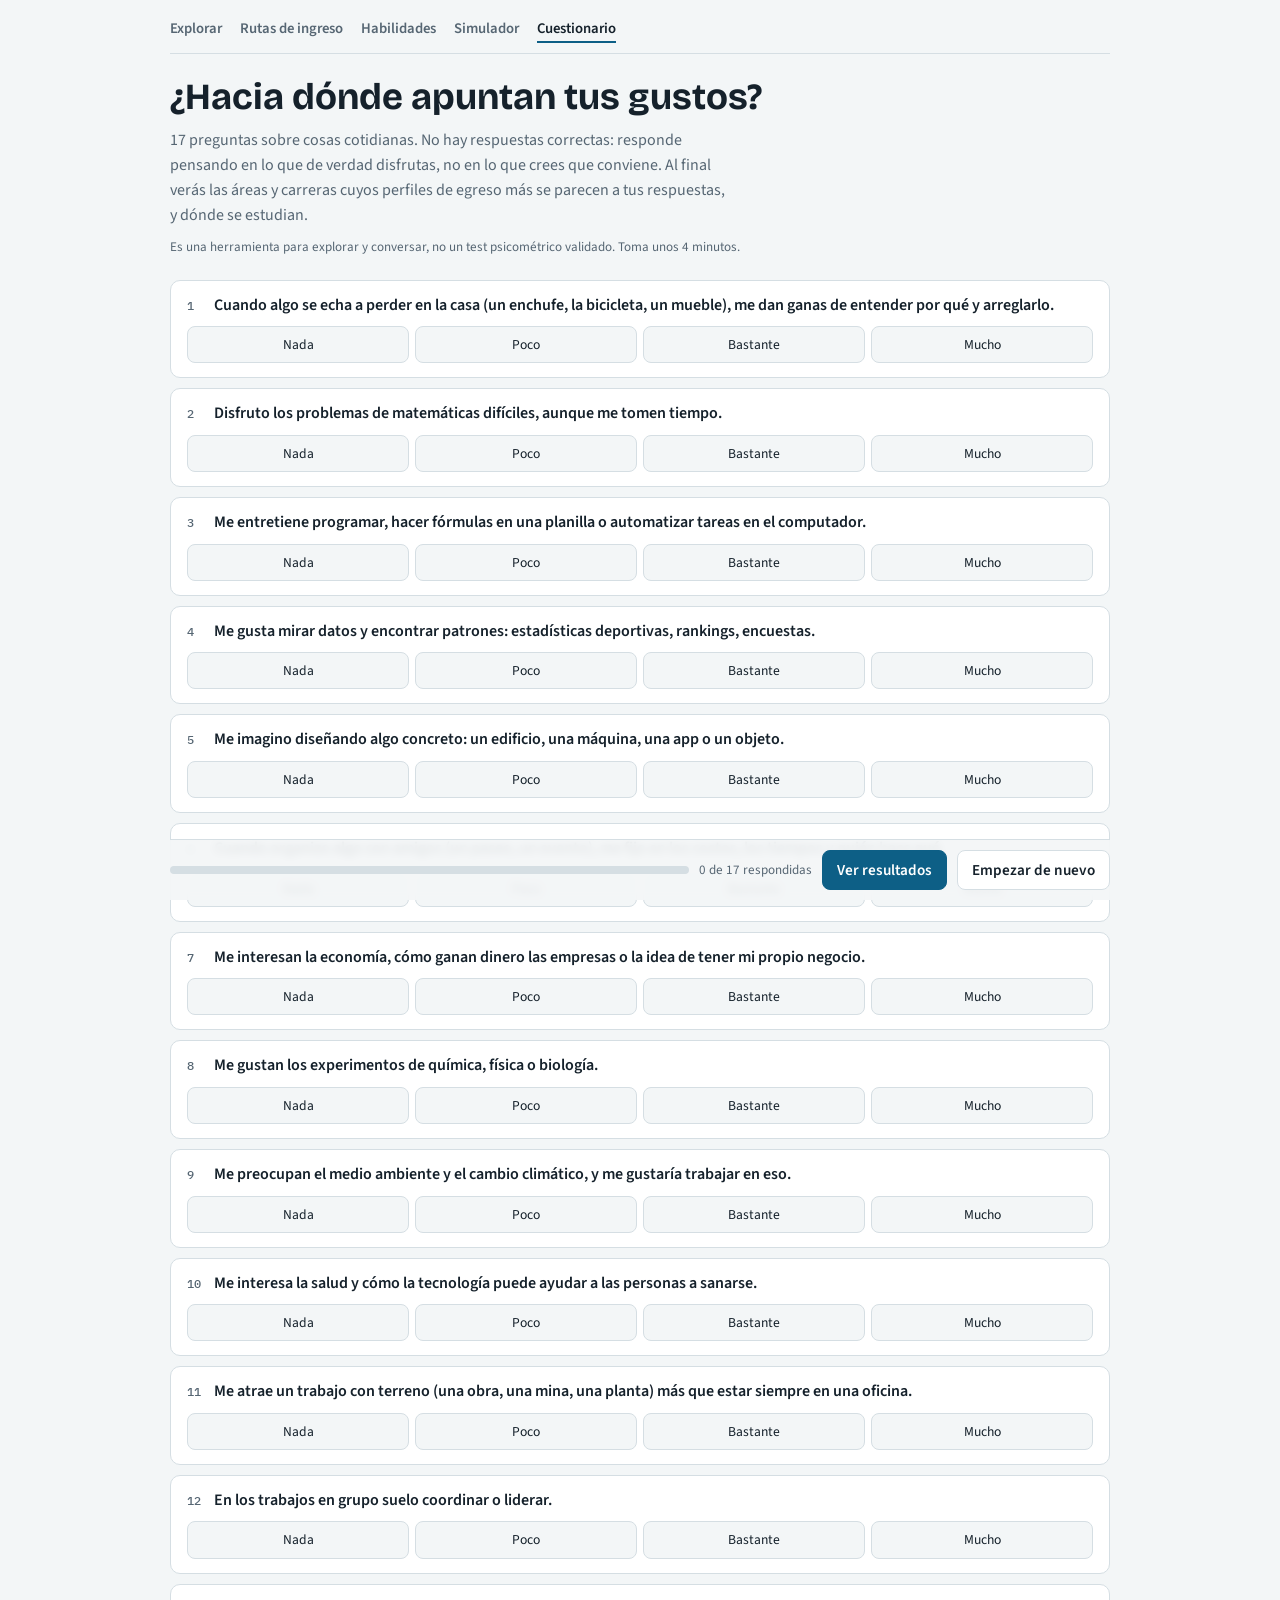
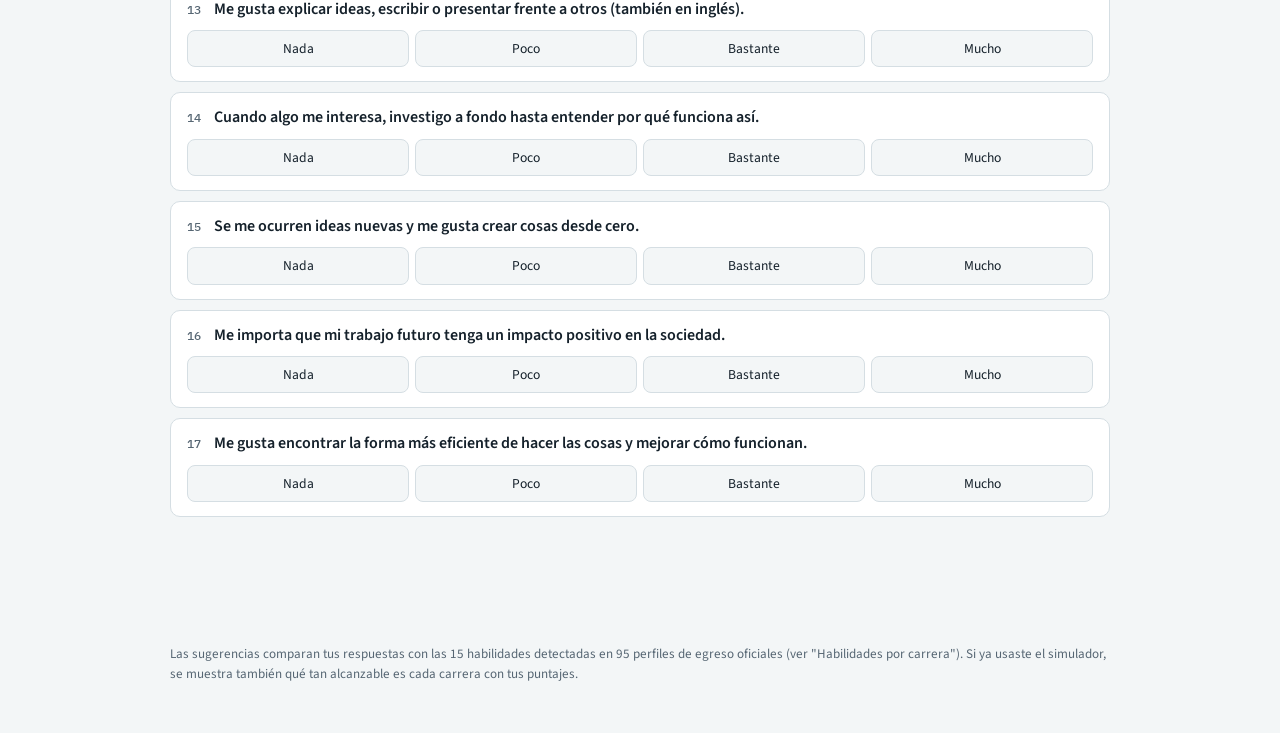
==== web/cuestionario.html @ 0551a067 "Add files via upload v0.6.1: explorar, simulador, cuestionario y cortes USACH" ====
<!doctype html>
<html lang="es">
<head>
<meta charset="utf-8">
<meta name="viewport" content="width=device-width, initial-scale=1, viewport-fit=cover">
<title>Cuestionario de Intereses</title>
<link rel="stylesheet" href="https://fonts.googleapis.com/css2?family=Bricolage+Grotesque:opsz,wght@12..96,600;12..96,700&family=Source+Sans+3:wght@400;600&family=IBM+Plex+Mono:wght@500&display=swap">
</head>
<body>
<style>
/* Estilos comunes de la plataforma (se insertan en cada página al construir el sitio). Columna de lectura ~920px. */
:root{
  --bg:#f3f6f7; --surface:#ffffff; --ink:#15212b; --muted:#566673; --line:#d5dee3;
  --accent:#0d5f86; --accent-soft:#dcebf2; --mark:#a15c00; --mark-soft:#fbead1;
  --ok:#1f7a4d; --ok-soft:#dcf1e5; --warn:#a15c00; --warn-soft:#fbead1; --bad:#b03a2e; --bad-soft:#f8e1de; --na:#6b7680; --na-soft:#e7ebee;
  --info:#5b4fa8; --info-soft:#e7e3f7;
  --f-display:"Bricolage Grotesque","Segoe UI",system-ui,sans-serif;
  --f-body:"Source Sans 3","Segoe UI",system-ui,sans-serif;
  --f-mono:"IBM Plex Mono",ui-monospace,Menlo,monospace;
}
@media (prefers-color-scheme: dark){:root:not([data-theme="light"]){
  --bg:#0f171d; --surface:#16222a; --ink:#e4ecf0; --muted:#9aabb6; --line:#2a3a45;
  --accent:#6cb8dd; --accent-soft:#18394a; --mark:#f0b35c; --mark-soft:#3d2c12;
  --ok:#6fcf9b; --ok-soft:#173a29; --warn:#f0b35c; --warn-soft:#3d2c12; --bad:#f08a7e; --bad-soft:#40201c; --na:#a3adb5; --na-soft:#26323a;
  --info:#b0a6f0; --info-soft:#2a2547; color-scheme:dark}}
:root[data-theme="dark"]{
  --bg:#0f171d; --surface:#16222a; --ink:#e4ecf0; --muted:#9aabb6; --line:#2a3a45;
  --accent:#6cb8dd; --accent-soft:#18394a; --mark:#f0b35c; --mark-soft:#3d2c12;
  --ok:#6fcf9b; --ok-soft:#173a29; --warn:#f0b35c; --warn-soft:#3d2c12; --bad:#f08a7e; --bad-soft:#40201c; --na:#a3adb5; --na-soft:#26323a;
  --info:#b0a6f0; --info-soft:#2a2547; color-scheme:dark}
*{box-sizing:border-box}
body{background:var(--bg);color:var(--ink);font:400 1rem/1.55 var(--f-body);margin:0;
  padding-left:max(16px,env(safe-area-inset-left,0px));padding-right:max(16px,env(safe-area-inset-right,0px));padding-block:16px 48px}
.wrap{max-width:940px;margin:0 auto;display:flex;flex-direction:column;gap:22px}
h1,h2,h3{font-family:var(--f-display);text-wrap:balance;margin:0;line-height:1.15}
h1{font-size:clamp(1.7rem,4vw,2.3rem);font-weight:700} h2{font-size:1.4rem;font-weight:700}
h3{font:600 .78rem var(--f-body);text-transform:uppercase;letter-spacing:.08em;color:var(--muted)}
p{margin:0} a{color:var(--accent)}
a:focus-visible,button:focus-visible,input:focus-visible,select:focus-visible{outline:2px solid var(--accent);outline-offset:2px}
.lede{color:var(--muted);max-width:70ch}
.topnav{display:flex;flex-wrap:wrap;gap:4px 18px;font-size:.92rem;border-bottom:1px solid var(--line);padding-bottom:10px}
.topnav a{text-decoration:none;color:var(--muted);font-weight:600;padding-block:2px}
.topnav a[aria-current="page"]{color:var(--ink);box-shadow:inset 0 -2px 0 var(--accent)}
.card{background:var(--surface);border:1px solid var(--line);border-radius:12px;padding:20px;display:flex;flex-direction:column;gap:16px}
.pill{display:inline-flex;align-items:center;gap:6px;border-radius:999px;padding:2px 10px;font-size:.82rem;font-weight:600;white-space:nowrap}
.pill::before{content:"";width:7px;height:7px;border-radius:50%;background:currentColor}
.p-ok{color:var(--ok);background:var(--ok-soft)} .p-warn{color:var(--warn);background:var(--warn-soft)}
.p-bad{color:var(--bad);background:var(--bad-soft)} .p-na{color:var(--na);background:var(--na-soft)} .p-info{color:var(--info);background:var(--info-soft)}
.chip{font-size:.84rem;border:1px solid var(--line);border-radius:6px;padding:3px 9px;background:var(--bg);color:var(--ink);text-decoration:none}
.btn{font:600 .95rem var(--f-body);border:1px solid var(--line);background:var(--surface);color:var(--ink);border-radius:8px;padding:8px 14px;cursor:pointer}
.btn[aria-pressed="true"],.btn.primary{background:var(--accent);border-color:var(--accent);color:var(--surface)}
.tablewrap{overflow-x:auto;border:1px solid var(--line);border-radius:10px;background:var(--surface)}
table.data{border-collapse:collapse;width:100%;font-size:.88rem;min-width:640px}
table.data th{font:600 .72rem var(--f-body);text-transform:uppercase;letter-spacing:.05em;color:var(--muted);text-align:left;padding:9px 10px;border-bottom:1px solid var(--line);white-space:nowrap}
table.data td{padding:9px 10px;border-bottom:1px solid var(--line);vertical-align:top}
table.data tr:last-child td{border-bottom:0}
td.num,th.num{text-align:right;font-variant-numeric:tabular-nums;white-space:nowrap}
.mono{font-family:var(--f-mono);font-size:.8rem}
.small{font-size:.82rem;color:var(--muted)}
.src{font-size:.75rem;color:var(--muted)}
.note{background:var(--accent-soft);border-radius:10px;padding:12px 14px;font-size:.93rem}
footer{font-size:.82rem;color:var(--muted)}
@media (prefers-reduced-motion:no-preference){.fade{animation:fade .2s ease-out}@keyframes fade{from{transform:translateY(3px)}to{transform:none}}}

ol.qs{list-style:none;margin:0;padding:0;display:flex;flex-direction:column;gap:10px;counter-reset:q}
ol.qs li{background:var(--surface);border:1px solid var(--line);border-radius:10px;padding:14px 16px;display:flex;flex-direction:column;gap:10px;counter-increment:q}
ol.qs li.done{border-color:color-mix(in srgb, var(--accent) 45%, var(--line))}
.qt{font-weight:600;line-height:1.35;display:flex;gap:10px}
.qt::before{content:counter(q);font:500 .78rem var(--f-mono);color:var(--muted);min-width:1.4em;padding-top:2px}
.scale{display:grid;grid-template-columns:repeat(4,minmax(0,1fr));gap:6px}
.scale label{position:relative}
.scale input{position:absolute;opacity:0;inset:0;margin:0;cursor:pointer}
.scale span{display:block;text-align:center;font-size:.85rem;padding:7px 4px;border:1px solid var(--line);border-radius:8px;background:var(--bg);cursor:pointer}
.scale input:checked + span{background:var(--accent);border-color:var(--accent);color:var(--surface);font-weight:600}
.scale input:focus-visible + span{outline:2px solid var(--accent);outline-offset:2px}
.bar-sticky{position:sticky;bottom:0;background:color-mix(in srgb, var(--bg) 92%, transparent);backdrop-filter:blur(4px);padding:10px 0 calc(10px + env(safe-area-inset-bottom,0px));display:flex;flex-wrap:wrap;gap:10px;align-items:center;border-top:1px solid var(--line)}
.prog{flex:1 1 140px;height:8px;background:var(--line);border-radius:4px;overflow:hidden}
.prog i{display:block;height:100%;background:var(--accent)}
.match{display:flex;flex-direction:column;gap:12px;border:1px solid var(--line);border-radius:12px;padding:16px;background:var(--surface)}
.match .top{display:flex;flex-wrap:wrap;justify-content:space-between;gap:8px;align-items:baseline}
.score{font:700 1.5rem var(--f-display);color:var(--accent);font-variant-numeric:tabular-nums}
.chips{display:flex;flex-wrap:wrap;gap:6px}
.me{display:flex;flex-direction:column;gap:6px}
.me .row{display:grid;grid-template-columns:minmax(0,15rem) 1fr 2.6rem;gap:10px;align-items:center;font-size:.86rem}
.me .t{height:10px;background:var(--bg);border:1px solid var(--line);border-radius:5px;position:relative}
.me .t i{position:absolute;inset:0 auto 0 0;background:var(--accent);border-radius:5px}
@media (max-width:520px){.me .row{grid-template-columns:1fr 2.4rem}.me .row span:first-child{grid-column:1/-1}.scale span{font-size:.78rem}}
</style>

<div class="wrap">
  <nav class="topnav" aria-label="Secciones"><a href="index.html">Explorar</a><a href="rutas.html">Rutas de ingreso</a><a href="habilidades.html">Habilidades</a><a href="simulador.html">Simulador</a><a href="cuestionario.html" aria-current="page">Cuestionario</a></nav>
  <header style="display:flex;flex-direction:column;gap:10px">
    <h1>¿Hacia dónde apuntan tus gustos?</h1>
    <p class="lede">16 preguntas sobre cosas cotidianas. No hay respuestas correctas: responde pensando en lo que de verdad disfrutas, no en lo que crees que conviene. Al final verás las áreas y carreras cuyos perfiles de egreso más se parecen a tus respuestas, y dónde se estudian.</p>
    <p class="small">Es una herramienta para explorar y conversar, no un test psicométrico validado. Toma unos 4 minutos.</p>
  </header>

  <ol class="qs" id="qs"></ol>

  <div class="bar-sticky">
    <div class="prog" aria-hidden="true"><i id="pbar" style="width:0%"></i></div>
    <span class="small" id="pcount"></span>
    <button class="btn primary" type="button" id="ver">Ver resultados</button>
    <button class="btn" type="button" id="reset">Empezar de nuevo</button>
  </div>

  <section id="res" aria-live="polite"></section>
  <footer>Las sugerencias comparan tus respuestas con las 15 habilidades detectadas en 95 perfiles de egreso oficiales (ver "Habilidades por carrera"). Si ya usaste el simulador, se muestra también qué tan alcanzable es cada carrera con tus puntajes.</footer>
</div>

<script>
const D = {"version": "0.6", "consultado": "2026-11-08", "bases": {"ponderaciones": "Oferta Definitiva DEMRE, Admisión 2027 (24-09-2026)", "cortes": "Admisión 2026 (último proceso con resultados publicados)"}, "universidades": {"uc": "Pontificia Universidad Católica de Chile", "uchile": "Universidad de Chile", "usm": "Universidad Técnica Federico Santa María", "usach": "Universidad de Santiago de Chile", "unab": "Universidad Andrés Bello", "udp": "Universidad Diego Portales", "uai": "Universidad Adolfo Ibáñez", "udd": "Universidad del Desarrollo"}, "areas": [{"id": "gestion", "nombre": "Gestión, industria y negocios", "familias": ["industrial", "comercial", "aviacion"], "descripcion": "Carreras que mejoran cómo funcionan las organizaciones: procesos, costos, finanzas, personas y estrategia.", "vinculadas": ["computacion", "minerales"]}, {"id": "computacion", "nombre": "Computación, datos y telecomunicaciones", "familias": ["informatica", "datos_ia", "telecom"], "descripcion": "Software, sistemas, inteligencia artificial, redes y seguridad de la información.", "vinculadas": ["exactas", "gestion", "energia"]}, {"id": "exactas", "nombre": "Ciencias exactas y modelamiento", "familias": ["matematica", "fisica"], "descripcion": "Matemática y física aplicadas para modelar problemas complejos e investigar.", "vinculadas": ["computacion", "energia"]}, {"id": "energia", "nombre": "Energía, máquinas y automatización", "familias": ["electrica", "mecanica", "automatizacion", "diseno"], "descripcion": "Sistemas eléctricos y energéticos, máquinas, robótica, control y diseño de productos.", "vinculadas": ["computacion", "infraestructura", "minerales"]}, {"id": "infraestructura", "nombre": "Infraestructura, construcción y territorio", "familias": ["obras", "construccion", "geomensura"], "descripcion": "Edificios, puentes, caminos, obras hidráulicas, su construcción y la medición del territorio.", "vinculadas": ["energia", "vida"]}, {"id": "minerales", "nombre": "Minería, materiales y procesos químicos", "familias": ["minas", "metalurgia", "quimica"], "descripcion": "Extracción y procesamiento de recursos, materiales y procesos industriales a gran escala.", "vinculadas": ["energia", "vida", "gestion"]}, {"id": "vida", "nombre": "Vida, salud y medio ambiente", "familias": ["bio", "biomedica", "ambiental"], "descripcion": "Biotecnología, tecnología para la salud y cuidado del medio ambiente.", "vinculadas": ["minerales", "infraestructura"]}], "familias": [{"id": "industrial", "nombre": "Ingeniería Industrial", "n_perfiles": 11, "que_hace": "Mejora cómo funcionan las organizaciones: procesos, logística, costos y decisiones. Usa modelos matemáticos y datos para encontrar la mejor forma de hacer algo con los recursos disponibles.", "te_puede_gustar_si": ["Te gusta organizar cosas y encontrar la forma más eficiente de hacerlas.", "Disfrutas resolver problemas con números, pero también te interesa cómo funcionan las empresas y las personas.", "Te atrae la idea de tener muchas puertas abiertas: finanzas, operaciones, tecnología o consultoría."], "distintivas": ["NEG", "OPER", "MAT", "INNO"], "porcentaje": {"MAT": 0.64, "PROG": 0.09, "DATA": 0.36, "DIS": 0.64, "OPER": 0.91, "GEST": 1.0, "NEG": 1.0, "CIEN": 0.36, "INFRA": 0.09, "INV": 0.18, "INNO": 0.73, "EQ": 0.73, "COM": 0.45, "ETI": 0.73, "SOST": 0.73}, "diferencia_vs_promedio": {"MAT": 0.23, "PROG": -0.2, "DATA": 0.09, "DIS": -0.01, "OPER": 0.3, "GEST": 0.17, "NEG": 0.38, "CIEN": -0.17, "INFRA": -0.35, "INV": -0.1, "INNO": 0.15, "EQ": 0.15, "COM": 0.2, "ETI": 0.14, "SOST": 0.15}, "area": "gestion"}, {"id": "informatica", "nombre": "Ingeniería Informática y Computación", "n_perfiles": 12, "que_hace": "Diseña y construye software y sistemas computacionales: aplicaciones, plataformas, bases de datos, seguridad informática. Combina lógica, matemáticas y trabajo con equipos y clientes.", "te_puede_gustar_si": ["Te entretiene entender cómo funcionan los programas, juegos o apps por dentro.", "Te gusta resolver problemas paso a paso y no te frustra probar varias veces hasta que algo funcione.", "Te interesa crear cosas que otras personas usen."], "distintivas": ["PROG", "DIS", "EQ", "ETI"], "porcentaje": {"MAT": 0.42, "PROG": 1.0, "DATA": 0.33, "DIS": 0.75, "OPER": 0.25, "GEST": 0.67, "NEG": 0.08, "CIEN": 0.17, "INFRA": 0.0, "INV": 0.33, "INNO": 0.5, "EQ": 0.67, "COM": 0.42, "ETI": 0.67, "SOST": 0.25}, "diferencia_vs_promedio": {"MAT": 0.01, "PROG": 0.71, "DATA": 0.06, "DIS": 0.11, "OPER": -0.36, "GEST": -0.16, "NEG": -0.54, "CIEN": -0.37, "INFRA": -0.44, "INV": 0.05, "INNO": -0.08, "EQ": 0.09, "COM": 0.16, "ETI": 0.08, "SOST": -0.33}, "area": "computacion"}, {"id": "datos_ia", "nombre": "Ciencia de Datos e Inteligencia Artificial", "n_perfiles": 3, "que_hace": "Convierte grandes volúmenes de datos en decisiones y crea sistemas de inteligencia artificial: modelos que predicen, recomiendan o reconocen patrones.", "te_puede_gustar_si": ["Te gusta buscar patrones y sacar conclusiones a partir de información.", "Te interesan la estadística, la probabilidad y la programación por igual.", "Te llama la atención cómo funcionan los sistemas de IA y quieres construirlos, no solo usarlos."], "distintivas": ["DATA", "INNO", "PROG", "EQ"], "porcentaje": {"MAT": 0.0, "PROG": 0.67, "DATA": 1.0, "DIS": 0.67, "OPER": 0.33, "GEST": 0.67, "NEG": 0.0, "CIEN": 0.33, "INFRA": 0.0, "INV": 0.33, "INNO": 1.0, "EQ": 0.67, "COM": 0.0, "ETI": 0.67, "SOST": 0.0}, "diferencia_vs_promedio": {"MAT": -0.41, "PROG": 0.37, "DATA": 0.73, "DIS": 0.02, "OPER": -0.28, "GEST": -0.16, "NEG": -0.62, "CIEN": -0.2, "INFRA": -0.44, "INV": 0.05, "INNO": 0.42, "EQ": 0.09, "COM": -0.25, "ETI": 0.08, "SOST": -0.58}, "area": "computacion"}, {"id": "telecom", "nombre": "Telemática y Telecomunicaciones", "n_perfiles": 3, "que_hace": "Diseña y administra redes y sistemas de comunicación: internet, redes móviles, servicios en la nube y su seguridad.", "te_puede_gustar_si": ["Te interesa cómo viaja la información entre dispositivos y por qué una red funciona o falla.", "Te gusta la tecnología tanto en el hardware como en el software.", "Te atrae la ciberseguridad."], "distintivas": ["DATA", "INFRA", "INNO", "PROG"], "porcentaje": {"MAT": 0.33, "PROG": 0.67, "DATA": 1.0, "DIS": 1.0, "OPER": 0.67, "GEST": 1.0, "NEG": 0.67, "CIEN": 0.33, "INFRA": 1.0, "INV": 0.0, "INNO": 1.0, "EQ": 0.67, "COM": 0.33, "ETI": 0.67, "SOST": 0.67}, "diferencia_vs_promedio": {"MAT": -0.08, "PROG": 0.37, "DATA": 0.73, "DIS": 0.36, "OPER": 0.06, "GEST": 0.17, "NEG": 0.05, "CIEN": -0.2, "INFRA": 0.56, "INV": -0.28, "INNO": 0.42, "EQ": 0.09, "COM": 0.08, "ETI": 0.08, "SOST": 0.09}, "area": "computacion"}, {"id": "obras", "nombre": "Ingeniería Civil en Obras Civiles", "n_perfiles": 8, "que_hace": "Diseña, calcula y dirige la construcción de infraestructura: edificios, puentes, carreteras, obras hidráulicas y sistemas de transporte, cuidando su seguridad y su impacto.", "te_puede_gustar_si": ["Te llaman la atención los edificios, puentes o caminos y te preguntas cómo se sostienen.", "Te gusta la física aplicada a cosas concretas que se pueden ver y tocar.", "Te imaginas trabajando entre la oficina y la obra."], "distintivas": ["INFRA", "CIEN", "ETI", "DIS"], "porcentaje": {"MAT": 0.38, "PROG": 0.0, "DATA": 0.0, "DIS": 0.88, "OPER": 0.38, "GEST": 0.88, "NEG": 0.5, "CIEN": 0.88, "INFRA": 0.88, "INV": 0.25, "INNO": 0.12, "EQ": 0.38, "COM": 0.38, "ETI": 0.88, "SOST": 0.75}, "diferencia_vs_promedio": {"MAT": -0.04, "PROG": -0.29, "DATA": -0.27, "DIS": 0.23, "OPER": -0.24, "GEST": 0.04, "NEG": -0.12, "CIEN": 0.34, "INFRA": 0.43, "INV": -0.03, "INNO": -0.45, "EQ": -0.2, "COM": 0.12, "ETI": 0.29, "SOST": 0.17}, "area": "infraestructura"}, {"id": "construccion", "nombre": "Construcción", "n_perfiles": 2, "que_hace": "Gestiona proyectos de construcción: planifica, presupuesta, coordina equipos y controla costos, plazos y calidad en obra.", "te_puede_gustar_si": ["Te gusta organizar personas y recursos para que un proyecto avance.", "Prefieres lo práctico y ver resultados concretos.", "Te interesa el mundo de la construcción más desde la gestión que desde el cálculo."], "distintivas": ["OPER", "INFRA", "EQ", "MAT"], "porcentaje": {"MAT": 0.5, "PROG": 0.0, "DATA": 0.0, "DIS": 0.0, "OPER": 1.0, "GEST": 1.0, "NEG": 0.5, "CIEN": 0.0, "INFRA": 1.0, "INV": 0.0, "INNO": 0.0, "EQ": 0.5, "COM": 0.0, "ETI": 0.0, "SOST": 0.5}, "diferencia_vs_promedio": {"MAT": 0.09, "PROG": -0.29, "DATA": -0.27, "DIS": -0.64, "OPER": 0.39, "GEST": 0.17, "NEG": -0.12, "CIEN": -0.54, "INFRA": 0.56, "INV": -0.28, "INNO": -0.58, "EQ": -0.08, "COM": -0.25, "ETI": -0.59, "SOST": -0.08}, "area": "infraestructura"}, {"id": "minas", "nombre": "Ingeniería de Minas", "n_perfiles": 7, "que_hace": "Planifica y dirige la extracción de minerales: evalúa yacimientos, diseña la mina, optimiza las operaciones y cuida la seguridad y el entorno.", "te_puede_gustar_si": ["Te interesan la geología y cómo se obtienen los recursos que usa la sociedad.", "Te gusta pensar en grandes operaciones donde se combinan técnica, economía y equipos de personas.", "No te complica la idea de trabajar en terreno o en regiones."], "distintivas": ["INFRA", "SOST", "OPER", "NEG"], "porcentaje": {"MAT": 0.43, "PROG": 0.14, "DATA": 0.14, "DIS": 0.71, "OPER": 1.0, "GEST": 1.0, "NEG": 1.0, "CIEN": 0.71, "INFRA": 1.0, "INV": 0.14, "INNO": 0.43, "EQ": 0.71, "COM": 0.29, "ETI": 0.71, "SOST": 1.0}, "diferencia_vs_promedio": {"MAT": 0.02, "PROG": -0.15, "DATA": -0.13, "DIS": 0.07, "OPER": 0.39, "GEST": 0.17, "NEG": 0.38, "CIEN": 0.18, "INFRA": 0.56, "INV": -0.14, "INNO": -0.15, "EQ": 0.14, "COM": 0.03, "ETI": 0.12, "SOST": 0.42}, "area": "minerales"}, {"id": "metalurgia", "nombre": "Ingeniería en Metalurgia", "n_perfiles": 2, "que_hace": "Transforma minerales en metales y desarrolla materiales: procesos de refinación, fundición y control de calidad.", "te_puede_gustar_si": ["Te interesa la química aplicada a materiales reales.", "Te llaman la atención las plantas industriales y sus procesos.", "Te gusta entender por qué un material resiste o falla."], "distintivas": ["OPER", "CIEN", "PROG", "DIS"], "porcentaje": {"MAT": 0.0, "PROG": 1.0, "DATA": 0.0, "DIS": 1.0, "OPER": 1.0, "GEST": 1.0, "NEG": 0.5, "CIEN": 1.0, "INFRA": 0.5, "INV": 0.0, "INNO": 0.5, "EQ": 0.5, "COM": 0.0, "ETI": 0.5, "SOST": 0.5}, "diferencia_vs_promedio": {"MAT": -0.41, "PROG": 0.71, "DATA": -0.27, "DIS": 0.36, "OPER": 0.39, "GEST": 0.17, "NEG": -0.12, "CIEN": 0.46, "INFRA": 0.06, "INV": -0.28, "INNO": -0.08, "EQ": -0.08, "COM": -0.25, "ETI": -0.09, "SOST": -0.08}, "area": "minerales"}, {"id": "electrica", "nombre": "Ingeniería Eléctrica y Energía", "n_perfiles": 7, "que_hace": "Diseña y opera sistemas eléctricos y energéticos: generación (incluida la renovable), transmisión, electrónica, automatización y control.", "te_puede_gustar_si": ["Te interesa la electricidad, la electrónica o las energías renovables.", "Te gusta la física y las matemáticas aplicadas a sistemas que se pueden medir.", "Te atrae la transición energética y la electromovilidad."], "distintivas": ["INFRA", "SOST", "DIS"], "porcentaje": {"MAT": 0.43, "PROG": 0.43, "DATA": 0.29, "DIS": 0.71, "OPER": 0.57, "GEST": 0.86, "NEG": 0.57, "CIEN": 0.57, "INFRA": 1.0, "INV": 0.43, "INNO": 0.57, "EQ": 0.57, "COM": 0.29, "ETI": 0.57, "SOST": 0.86}, "diferencia_vs_promedio": {"MAT": 0.02, "PROG": 0.13, "DATA": 0.01, "DIS": 0.07, "OPER": -0.04, "GEST": 0.03, "NEG": -0.05, "CIEN": 0.03, "INFRA": 0.56, "INV": 0.14, "INNO": -0.01, "EQ": -0.01, "COM": 0.03, "ETI": -0.02, "SOST": 0.28}, "area": "energia"}, {"id": "mecanica", "nombre": "Ingeniería Mecánica", "n_perfiles": 7, "que_hace": "Diseña, fabrica y mantiene máquinas, equipos y sistemas térmicos: desde motores y robots hasta plantas industriales y climatización.", "te_puede_gustar_si": ["Te gusta desarmar cosas para entender cómo funcionan.", "Te interesan las máquinas, los vehículos o la fabricación.", "Disfrutas la física aplicada (fuerzas, calor, movimiento)."], "distintivas": ["INFRA", "OPER", "NEG"], "porcentaje": {"MAT": 0.43, "PROG": 0.0, "DATA": 0.0, "DIS": 0.57, "OPER": 0.86, "GEST": 0.57, "NEG": 0.71, "CIEN": 0.57, "INFRA": 0.86, "INV": 0.43, "INNO": 0.57, "EQ": 0.29, "COM": 0.29, "ETI": 0.43, "SOST": 0.43}, "diferencia_vs_promedio": {"MAT": 0.02, "PROG": -0.29, "DATA": -0.27, "DIS": -0.07, "OPER": 0.25, "GEST": -0.26, "NEG": 0.09, "CIEN": 0.03, "INFRA": 0.42, "INV": 0.14, "INNO": -0.01, "EQ": -0.29, "COM": 0.03, "ETI": -0.16, "SOST": -0.15}, "area": "energia"}, {"id": "automatizacion", "nombre": "Mecatrónica, Automatización y Robótica", "n_perfiles": 2, "que_hace": "Integra mecánica, electrónica y programación para crear sistemas automáticos y robots.", "te_puede_gustar_si": ["Te gusta la robótica o armar proyectos con sensores y motores.", "Te interesan tanto el hardware como el software.", "Te atrae la automatización de procesos industriales."], "distintivas": ["NEG", "EQ", "PROG", "INFRA"], "porcentaje": {"MAT": 0.0, "PROG": 0.5, "DATA": 0.0, "DIS": 0.5, "OPER": 0.5, "GEST": 0.5, "NEG": 1.0, "CIEN": 0.5, "INFRA": 0.5, "INV": 0.0, "INNO": 0.0, "EQ": 0.5, "COM": 0.0, "ETI": 0.0, "SOST": 0.0}, "diferencia_vs_promedio": {"MAT": -0.41, "PROG": 0.21, "DATA": -0.27, "DIS": -0.14, "OPER": -0.11, "GEST": -0.33, "NEG": 0.38, "CIEN": -0.04, "INFRA": 0.06, "INV": -0.28, "INNO": -0.58, "EQ": -0.08, "COM": -0.25, "ETI": -0.59, "SOST": -0.58}, "area": "energia"}, {"id": "quimica", "nombre": "Ingeniería Química", "n_perfiles": 4, "que_hace": "Diseña y optimiza procesos industriales que transforman materias primas en productos: energía, alimentos, minería, farmacéutica y tratamiento de residuos.", "te_puede_gustar_si": ["Te gusta la química, pero te interesa más aplicarla a gran escala que en un laboratorio.", "Disfrutas los balances, las ecuaciones y entender procesos paso a paso.", "Te interesa producir de forma más limpia y eficiente."], "distintivas": ["INV", "CIEN", "OPER", "MAT"], "porcentaje": {"MAT": 0.75, "PROG": 0.0, "DATA": 0.0, "DIS": 0.5, "OPER": 1.0, "GEST": 1.0, "NEG": 0.5, "CIEN": 1.0, "INFRA": 0.25, "INV": 0.75, "INNO": 0.75, "EQ": 0.75, "COM": 0.25, "ETI": 0.25, "SOST": 0.75}, "diferencia_vs_promedio": {"MAT": 0.34, "PROG": -0.29, "DATA": -0.27, "DIS": -0.14, "OPER": 0.39, "GEST": 0.17, "NEG": -0.12, "CIEN": 0.46, "INFRA": -0.19, "INV": 0.47, "INNO": 0.17, "EQ": 0.17, "COM": -0.0, "ETI": -0.34, "SOST": 0.17}, "area": "minerales"}, {"id": "bio", "nombre": "Biotecnología y Bioingeniería", "n_perfiles": 5, "que_hace": "Usa organismos vivos y procesos biológicos para crear productos y soluciones: alimentos, medicamentos, biocombustibles o descontaminación.", "te_puede_gustar_si": ["Te interesan la biología y la química, y también la ingeniería.", "Te gusta el trabajo de laboratorio y la investigación.", "Te atrae aplicar la ciencia a problemas de salud, alimentación o medio ambiente."], "distintivas": ["CIEN", "INV", "OPER", "DIS"], "porcentaje": {"MAT": 0.4, "PROG": 0.0, "DATA": 0.2, "DIS": 0.8, "OPER": 0.8, "GEST": 0.8, "NEG": 0.2, "CIEN": 1.0, "INFRA": 0.2, "INV": 0.6, "INNO": 0.6, "EQ": 0.6, "COM": 0.0, "ETI": 0.2, "SOST": 0.6}, "diferencia_vs_promedio": {"MAT": -0.01, "PROG": -0.29, "DATA": -0.07, "DIS": 0.16, "OPER": 0.19, "GEST": -0.03, "NEG": -0.42, "CIEN": 0.46, "INFRA": -0.24, "INV": 0.32, "INNO": 0.02, "EQ": 0.02, "COM": -0.25, "ETI": -0.39, "SOST": 0.02}, "area": "vida"}, {"id": "biomedica", "nombre": "Ingeniería Biomédica", "n_perfiles": 3, "que_hace": "Aplica la ingeniería a la salud: dispositivos médicos, imágenes, biomecánica, sensores, datos clínicos y gestión de tecnología en hospitales.", "te_puede_gustar_si": ["Te interesa la salud, pero te atrae más la tecnología que la atención directa de pacientes.", "Te gustan la biología y la física por igual.", "Te motiva crear soluciones que mejoren la vida de las personas."], "distintivas": ["CIEN", "INNO", "EQ", "DATA"], "porcentaje": {"MAT": 0.0, "PROG": 0.33, "DATA": 0.67, "DIS": 1.0, "OPER": 0.33, "GEST": 1.0, "NEG": 0.33, "CIEN": 1.0, "INFRA": 0.33, "INV": 0.33, "INNO": 1.0, "EQ": 1.0, "COM": 0.33, "ETI": 0.67, "SOST": 0.67}, "diferencia_vs_promedio": {"MAT": -0.41, "PROG": 0.04, "DATA": 0.39, "DIS": 0.36, "OPER": -0.28, "GEST": 0.17, "NEG": -0.29, "CIEN": 0.46, "INFRA": -0.11, "INV": 0.05, "INNO": 0.42, "EQ": 0.42, "COM": 0.08, "ETI": 0.08, "SOST": 0.09}, "area": "vida"}, {"id": "ambiental", "nombre": "Ingeniería Ambiental y Recursos Naturales", "n_perfiles": 4, "que_hace": "Evalúa y reduce el impacto ambiental de proyectos y empresas: agua, residuos, contaminación, cambio climático y ordenamiento del territorio.", "te_puede_gustar_si": ["Te preocupan el cambio climático y el cuidado de la naturaleza.", "Te gusta combinar ciencia con normativa y trabajo con comunidades.", "Te interesa el trabajo en terreno además de la oficina."], "distintivas": ["SOST", "ETI", "NEG", "MAT"], "porcentaje": {"MAT": 0.75, "PROG": 0.0, "DATA": 0.0, "DIS": 0.75, "OPER": 0.5, "GEST": 1.0, "NEG": 1.0, "CIEN": 0.5, "INFRA": 0.5, "INV": 0.0, "INNO": 0.5, "EQ": 0.5, "COM": 0.0, "ETI": 1.0, "SOST": 1.0}, "diferencia_vs_promedio": {"MAT": 0.34, "PROG": -0.29, "DATA": -0.27, "DIS": 0.11, "OPER": -0.11, "GEST": 0.17, "NEG": 0.38, "CIEN": -0.04, "INFRA": 0.06, "INV": -0.28, "INNO": -0.08, "EQ": -0.08, "COM": -0.25, "ETI": 0.41, "SOST": 0.42}, "area": "vida"}, {"id": "matematica", "nombre": "Ingeniería Matemática", "n_perfiles": 3, "que_hace": "Usa matemáticas avanzadas y computación para modelar problemas complejos: finanzas, logística, ciencia de datos, clima o investigación.", "te_puede_gustar_si": ["Las matemáticas son de lo que más disfrutas, incluso los problemas difíciles.", "Te gusta entender el porqué de las cosas, no solo aplicar fórmulas.", "Te atrae la investigación o los problemas abiertos."], "distintivas": ["MAT", "INNO", "DATA"], "porcentaje": {"MAT": 1.0, "PROG": 0.33, "DATA": 0.67, "DIS": 0.33, "OPER": 0.33, "GEST": 0.33, "NEG": 0.33, "CIEN": 0.33, "INFRA": 0.33, "INV": 0.33, "INNO": 1.0, "EQ": 0.0, "COM": 0.33, "ETI": 0.33, "SOST": 0.0}, "diferencia_vs_promedio": {"MAT": 0.59, "PROG": 0.04, "DATA": 0.39, "DIS": -0.31, "OPER": -0.28, "GEST": -0.5, "NEG": -0.29, "CIEN": -0.2, "INFRA": -0.11, "INV": 0.05, "INNO": 0.42, "EQ": -0.58, "COM": 0.08, "ETI": -0.26, "SOST": -0.58}, "area": "exactas"}, {"id": "fisica", "nombre": "Ingeniería Física", "n_perfiles": 2, "que_hace": "Aplica la física para desarrollar tecnología: instrumentación, óptica, materiales, energía o astronomía.", "te_puede_gustar_si": ["La física es tu ramo favorito y quieres llevarla a la práctica.", "Te gusta experimentar y medir.", "Te atrae la investigación aplicada y la tecnología de punta."], "distintivas": ["CIEN", "INV", "MAT", "NEG"], "porcentaje": {"MAT": 1.0, "PROG": 0.5, "DATA": 0.5, "DIS": 0.5, "OPER": 0.5, "GEST": 0.5, "NEG": 1.0, "CIEN": 1.0, "INFRA": 0.0, "INV": 1.0, "INNO": 0.5, "EQ": 0.5, "COM": 0.0, "ETI": 0.5, "SOST": 0.5}, "diferencia_vs_promedio": {"MAT": 0.59, "PROG": 0.21, "DATA": 0.23, "DIS": -0.14, "OPER": -0.11, "GEST": -0.33, "NEG": 0.38, "CIEN": 0.46, "INFRA": -0.44, "INV": 0.72, "INNO": -0.08, "EQ": -0.08, "COM": -0.25, "ETI": -0.09, "SOST": -0.08}, "area": "exactas"}, {"id": "geomensura", "nombre": "Geomensura y Geomática", "n_perfiles": 1, "que_hace": "Mide y representa el territorio: topografía, mapas digitales, sistemas de información geográfica, drones y satélites.", "te_puede_gustar_si": ["Te gustan los mapas y la geografía.", "Te interesa la tecnología de medición (GPS, drones, imágenes satelitales).", "Te atrae el trabajo en terreno."], "distintivas": ["INFRA", "INNO", "EQ", "SOST"], "porcentaje": {"MAT": 0.0, "PROG": 0.0, "DATA": 1.0, "DIS": 1.0, "OPER": 1.0, "GEST": 1.0, "NEG": 1.0, "CIEN": 1.0, "INFRA": 1.0, "INV": 0.0, "INNO": 1.0, "EQ": 1.0, "COM": 0.0, "ETI": 1.0, "SOST": 1.0}, "diferencia_vs_promedio": {"MAT": -0.41, "PROG": -0.29, "DATA": 0.73, "DIS": 0.36, "OPER": 0.39, "GEST": 0.17, "NEG": 0.38, "CIEN": 0.46, "INFRA": 0.56, "INV": -0.28, "INNO": 0.42, "EQ": 0.42, "COM": -0.25, "ETI": 0.41, "SOST": 0.42}, "area": "infraestructura"}, {"id": "diseno", "nombre": "Ingeniería en Diseño de Productos", "n_perfiles": 1, "que_hace": "Diseña productos y servicios desde la idea hasta el prototipo, combinando creatividad, tecnología de fabricación y estrategia.", "te_puede_gustar_si": ["Te gusta dibujar, crear y construir prototipos.", "Te interesa cómo las personas usan los objetos.", "Quieres combinar lo creativo con lo técnico."], "distintivas": ["DIS", "NEG", "INNO", "SOST"], "porcentaje": {"MAT": 0.0, "PROG": 0.0, "DATA": 0.0, "DIS": 1.0, "OPER": 0.0, "GEST": 0.0, "NEG": 1.0, "CIEN": 0.0, "INFRA": 0.0, "INV": 0.0, "INNO": 1.0, "EQ": 0.0, "COM": 0.0, "ETI": 0.0, "SOST": 1.0}, "diferencia_vs_promedio": {"MAT": -0.41, "PROG": -0.29, "DATA": -0.27, "DIS": 0.36, "OPER": -0.61, "GEST": -0.83, "NEG": 0.38, "CIEN": -0.54, "INFRA": -0.44, "INV": -0.28, "INNO": 0.42, "EQ": -0.58, "COM": -0.25, "ETI": -0.59, "SOST": 0.42}, "area": "energia"}, {"id": "aviacion", "nombre": "Ingeniería en Aviación Comercial", "n_perfiles": 1, "que_hace": "Gestiona empresas y operaciones del transporte aéreo: aerolíneas, aeropuertos, seguridad y normativa aeronáutica.", "te_puede_gustar_si": ["Te apasiona el mundo de la aviación.", "Te interesa la gestión de operaciones y negocios.", "Te atraen los entornos internacionales."], "distintivas": ["NEG", "CIEN", "OPER"], "porcentaje": {"MAT": 0.0, "PROG": 0.0, "DATA": 0.0, "DIS": 0.0, "OPER": 1.0, "GEST": 1.0, "NEG": 1.0, "CIEN": 1.0, "INFRA": 0.0, "INV": 0.0, "INNO": 0.0, "EQ": 0.0, "COM": 0.0, "ETI": 0.0, "SOST": 0.0}, "diferencia_vs_promedio": {"MAT": -0.41, "PROG": -0.29, "DATA": -0.27, "DIS": -0.64, "OPER": 0.39, "GEST": 0.17, "NEG": 0.38, "CIEN": 0.46, "INFRA": -0.44, "INV": -0.28, "INNO": -0.58, "EQ": -0.58, "COM": -0.25, "ETI": -0.59, "SOST": -0.58}, "area": "gestion"}, {"id": "comercial", "nombre": "Ingeniería Comercial y Negocios", "n_perfiles": 7, "que_hace": "Forma para dirigir organizaciones y entender la economía: finanzas, marketing, personas, estrategia y emprendimiento.", "te_puede_gustar_si": ["Te interesan la economía, las empresas o emprender.", "Te gusta analizar situaciones y tomar decisiones.", "Te atrae trabajar con personas y liderar."], "distintivas": ["NEG", "INNO", "EQ", "ETI"], "porcentaje": {"MAT": 0.0, "PROG": 0.14, "DATA": 0.29, "DIS": 0.0, "OPER": 0.29, "GEST": 1.0, "NEG": 1.0, "CIEN": 0.14, "INFRA": 0.0, "INV": 0.14, "INNO": 0.71, "EQ": 0.71, "COM": 0.14, "ETI": 0.71, "SOST": 0.43}, "diferencia_vs_promedio": {"MAT": -0.41, "PROG": -0.15, "DATA": 0.01, "DIS": -0.64, "OPER": -0.32, "GEST": 0.17, "NEG": 0.38, "CIEN": -0.39, "INFRA": -0.44, "INV": -0.14, "INNO": 0.14, "EQ": 0.14, "COM": -0.11, "ETI": 0.12, "SOST": -0.15}, "area": "gestion"}], "habilidades": {"MAT": "Modelar con matemáticas y análisis cuantitativo", "PROG": "Programar y desarrollar software", "DATA": "Trabajar con datos e inteligencia artificial", "DIS": "Diseñar soluciones, sistemas o productos", "OPER": "Operar y mejorar procesos productivos", "GEST": "Gestionar proyectos y recursos", "NEG": "Entender negocios, economía y finanzas", "CIEN": "Aplicar ciencias (física, química, biología)", "INFRA": "Trabajar con infraestructura, energía y máquinas", "INV": "Investigar y generar conocimiento", "INNO": "Innovar y emprender", "EQ": "Trabajar en equipo y liderar", "COM": "Comunicar con claridad (también en inglés)", "ETI": "Actuar con ética y responsabilidad social", "SOST": "Cuidar el medio ambiente y la sostenibilidad"}, "promedio_habilidades": {"MAT": 0.41, "PROG": 0.29, "DATA": 0.27, "DIS": 0.64, "OPER": 0.61, "GEST": 0.83, "NEG": 0.62, "CIEN": 0.54, "INFRA": 0.44, "INV": 0.28, "INNO": 0.58, "EQ": 0.58, "COM": 0.25, "ETI": 0.59, "SOST": 0.58}, "programas": [{"id": "uc-ingenieria", "universidad_id": "uc", "nombre": "Ingeniería", "categoria": "plan_comun", "tipo_ingreso": "plan_comun", "campus": "San Joaquín", "facultad": "Facultad de Ingeniería", "codigo": "12039", "vacantes_2027": 650, "ponderaciones": {"nem": 20, "ranking": 20, "cl": 10, "m1": 20, "hyc": null, "ciencias": 15, "m2": 15}, "hyc_o_ciencias": false, "exige_m2": true, "puntaje_ponderado_minimo": null, "promedio_cl_m1_minimo": 485, "familias": ["bio", "electrica", "industrial", "informatica", "matematica", "mecanica", "obras"], "areas": ["computacion", "energia", "exactas", "gestion", "infraestructura", "vida"], "plan_comun": {"mecanismo": "sin_postulacion", "cupos": "no_informado", "n_salidas": 8}, "corte_2026": {"valor": 898.1, "medida": "último matriculado", "ingresaron": 650, "ingresaron_medida": "vacantes ocupadas", "historico": {"2025": 899.95, "2024": 894.2}, "fuente": "Admisión UC — Puntajes últimos matriculados 2026", "url": "https://admision.uc.cl/htdocs/content/uploads/2021/12/Puntajes-Ultimos-Matriculados-2026.pdf", "anio": 2026, "primer_matriculado": null, "oficial": true, "nota": null}, "nota": "Ingreso único a Licenciatura en Ciencias de la Ingeniería con major; luego título de Ingeniero Civil UC en su especialidad. Exige M2 (pondera 15%)."}, {"id": "uc-lic-ciencia-datos", "universidad_id": "uc", "nombre": "Licenciatura en Ingeniería en Ciencia de Datos", "categoria": "ing_no_civil", "tipo_ingreso": "carrera_directa", "campus": "San Joaquín", "facultad": "Facultad de Ingeniería", "codigo": "12089", "vacantes_2027": 80, "ponderaciones": {"nem": 20, "ranking": 20, "cl": 10, "m1": 30, "hyc": null, "ciencias": 10, "m2": 10}, "hyc_o_ciencias": false, "exige_m2": true, "puntaje_ponderado_minimo": null, "promedio_cl_m1_minimo": 485, "familias": ["datos_ia"], "areas": ["computacion"], "plan_comun": null, "corte_2026": {"valor": 791.0, "medida": "último matriculado", "ingresaron": 80, "ingresaron_medida": "vacantes ocupadas", "historico": {"2025": 798.9, "2024": 767.7}, "fuente": "Admisión UC — Puntajes últimos matriculados 2026", "url": "https://admision.uc.cl/htdocs/content/uploads/2021/12/Puntajes-Ultimos-Matriculados-2026.pdf", "anio": 2026, "primer_matriculado": null, "oficial": true, "nota": null}, "nota": "Licenciatura (no título de ingeniero civil). Exige M2. Confirmar si es programa conjunto Ingeniería–Matemáticas."}, {"id": "uc-lic-ciencia-computacion", "universidad_id": "uc", "nombre": "Licenciatura en Ingeniería en Ciencia de la Computación", "categoria": "ing_no_civil", "tipo_ingreso": "carrera_directa", "campus": "San Joaquín", "facultad": "Facultad de Ingeniería", "codigo": "12100", "vacantes_2027": 100, "ponderaciones": {"nem": 20, "ranking": 20, "cl": 10, "m1": 25, "hyc": null, "ciencias": 15, "m2": 10}, "hyc_o_ciencias": false, "exige_m2": true, "puntaje_ponderado_minimo": null, "promedio_cl_m1_minimo": 485, "familias": ["informatica"], "areas": ["computacion"], "plan_comun": null, "corte_2026": {"valor": 807.05, "medida": "último matriculado", "ingresaron": 100, "ingresaron_medida": "vacantes ocupadas", "historico": {"2025": 810.9, "2024": 818.85}, "fuente": "Admisión UC — Puntajes últimos matriculados 2026", "url": "https://admision.uc.cl/htdocs/content/uploads/2021/12/Puntajes-Ultimos-Matriculados-2026.pdf", "anio": 2026, "primer_matriculado": null, "oficial": true, "nota": null}, "nota": "Licenciatura (no título de ingeniero civil). Exige M2."}, {"id": "uc-construccion-civil", "universidad_id": "uc", "nombre": "Construcción Civil", "categoria": "ing_no_civil", "tipo_ingreso": "carrera_directa", "campus": "San Joaquín", "facultad": "Facultad de Ingeniería (Escuela de Construcción Civil)", "codigo": "12038", "vacantes_2027": 205, "ponderaciones": {"nem": 20, "ranking": 20, "cl": 10, "m1": 40, "hyc": null, "ciencias": 10, "m2": null}, "hyc_o_ciencias": false, "exige_m2": false, "puntaje_ponderado_minimo": null, "promedio_cl_m1_minimo": 485, "familias": ["construccion"], "areas": ["infraestructura"], "plan_comun": null, "corte_2026": {"valor": 749.3, "medida": "último matriculado", "ingresaron": 205, "ingresaron_medida": "vacantes ocupadas", "historico": {"2025": 711.1, "2024": 673.1}, "fuente": "Admisión UC — Puntajes últimos matriculados 2026", "url": "https://admision.uc.cl/htdocs/content/uploads/2021/12/Puntajes-Ultimos-Matriculados-2026.pdf", "anio": 2026, "primer_matriculado": null, "oficial": true, "nota": null}, "nota": "No lleva 'ingeniería' en el nombre pero se dicta en la Facultad de Ingeniería. No exige M2."}, {"id": "uc-ing-recursos-naturales", "universidad_id": "uc", "nombre": "Ingeniería en Recursos Naturales", "categoria": "ing_no_civil", "tipo_ingreso": "carrera_directa", "campus": "San Joaquín", "facultad": "Por confirmar (programa interdisciplinario)", "codigo": "12101", "vacantes_2027": 85, "ponderaciones": {"nem": 15, "ranking": 25, "cl": 10, "m1": 25, "hyc": null, "ciencias": 15, "m2": 10}, "hyc_o_ciencias": false, "exige_m2": true, "puntaje_ponderado_minimo": null, "promedio_cl_m1_minimo": 485, "familias": ["ambiental"], "areas": ["vida"], "plan_comun": null, "corte_2026": {"valor": 679.0, "medida": "último matriculado", "ingresaron": 85, "ingresaron_medida": "vacantes ocupadas", "historico": {"2025": 677.25, "2024": 695.0}, "fuente": "Admisión UC — Puntajes últimos matriculados 2026", "url": "https://admision.uc.cl/htdocs/content/uploads/2021/12/Puntajes-Ultimos-Matriculados-2026.pdf", "anio": 2026, "primer_matriculado": null, "oficial": true, "nota": null}, "nota": "Confirmar facultad responsable antes de incluir."}, {"id": "uc-ingenieria-comercial", "universidad_id": "uc", "nombre": "Ingeniería Comercial", "categoria": "ing_comercial", "tipo_ingreso": "carrera_directa", "campus": "San Joaquín", "facultad": "Facultad de Economía y Administración", "codigo": "12014", "vacantes_2027": 418, "ponderaciones": {"nem": 20, "ranking": 20, "cl": 10, "m1": 30, "hyc": 10, "ciencias": 10, "m2": 10}, "hyc_o_ciencias": true, "exige_m2": true, "puntaje_ponderado_minimo": null, "promedio_cl_m1_minimo": 485, "familias": ["comercial"], "areas": ["gestion"], "plan_comun": null, "corte_2026": {"valor": 870.1, "medida": "último matriculado", "ingresaron": 418, "ingresaron_medida": "vacantes ocupadas", "historico": {"2025": 880.4, "2024": 872.9}, "fuente": "Admisión UC — Puntajes últimos matriculados 2026", "url": "https://admision.uc.cl/htdocs/content/uploads/2021/12/Puntajes-Ultimos-Matriculados-2026.pdf", "anio": 2026, "primer_matriculado": null, "oficial": true, "nota": null}, "nota": "No exige M2."}, {"id": "uchile-plan-comun", "universidad_id": "uchile", "nombre": "Ingeniería y Ciencias, Plan Común", "categoria": "plan_comun", "tipo_ingreso": "plan_comun", "campus": "Beauchef", "facultad": "Facultad de Ciencias Físicas y Matemáticas (FCFM)", "codigo": "11045", "vacantes_2027": 710, "ponderaciones": {"nem": 10, "ranking": 25, "cl": 10, "m1": 20, "hyc": null, "ciencias": 15, "m2": 20}, "hyc_o_ciencias": false, "exige_m2": true, "puntaje_ponderado_minimo": null, "promedio_cl_m1_minimo": 458, "familias": ["bio", "electrica", "industrial", "informatica", "matematica", "mecanica", "minas", "obras", "quimica"], "areas": ["computacion", "energia", "exactas", "gestion", "infraestructura", "minerales", "vida"], "plan_comun": {"mecanismo": "libre", "cupos": "sin_limite", "n_salidas": 13}, "corte_2026": {"valor": 832.4, "medida": "último matriculado", "ingresaron": null, "ingresaron_medida": null, "historico": null, "fuente": "U. de Chile — Puntajes de ingreso 2026", "url": "https://uchile.cl/admision-y-matriculas/admision-regular-pregrado/puntajes-de-ingreso", "anio": 2026, "primer_matriculado": 966.35, "oficial": true, "nota": null}, "nota": "Especialidad se elige tras dos años. Ingeniería Civil dura 11 semestres. Ponderaciones: NEM 10, Ranking 25, CL 10, M1 20, M2 20, Ciencias 15."}, {"id": "uchile-ingenieria-comercial", "universidad_id": "uchile", "nombre": "Ingeniería Comercial", "categoria": "ing_comercial", "tipo_ingreso": "carrera_directa", "campus": null, "facultad": "Facultad de Economía y Negocios (FEN)", "codigo": "11042", "vacantes_2027": 405, "ponderaciones": {"nem": 10, "ranking": 20, "cl": 10, "m1": 35, "hyc": 10, "ciencias": 10, "m2": 15}, "hyc_o_ciencias": true, "exige_m2": true, "puntaje_ponderado_minimo": null, "promedio_cl_m1_minimo": 458, "familias": ["comercial"], "areas": ["gestion"], "plan_comun": null, "corte_2026": {"valor": 829.6, "medida": "último matriculado", "ingresaron": null, "ingresaron_medida": null, "historico": null, "fuente": "U. de Chile — Puntajes de ingreso 2026", "url": "https://uchile.cl/admision-y-matriculas/admision-regular-pregrado/puntajes-de-ingreso", "anio": 2026, "primer_matriculado": 961.7, "oficial": true, "nota": null}, "nota": ""}, {"id": "usm-plan-comun", "universidad_id": "usm", "nombre": "Ingeniería Civil Plan Común", "categoria": "plan_comun", "tipo_ingreso": "plan_comun", "campus": "San Joaquín", "facultad": "USM (organizada por departamentos, sin facultades)", "codigo": "15300", "vacantes_2027": 130, "ponderaciones": {"nem": 15, "ranking": 20, "cl": 10, "m1": 35, "hyc": 10, "ciencias": 10, "m2": 10}, "hyc_o_ciencias": true, "exige_m2": true, "puntaje_ponderado_minimo": 600, "promedio_cl_m1_minimo": 485, "familias": ["electrica", "fisica", "informatica", "matematica", "mecanica", "minas", "obras", "quimica", "telecom"], "areas": ["computacion", "energia", "exactas", "infraestructura", "minerales"], "plan_comun": {"mecanismo": "competitivo", "cupos": "limitados", "n_salidas": 9}, "corte_2026": {"valor": 825.6, "medida": "puntaje mínimo de selección", "ingresaron": null, "ingresaron_medida": null, "historico": null, "fuente": "USM — Admisión Centralizada PAES (tabla DEMRE 2026)", "url": "https://usm.cl/admision/admision-centralizada-paes-3/", "anio": 2026, "primer_matriculado": null, "oficial": true, "nota": null}, "nota": "Ver data/planes_comunes.json: selección competitiva por ranking de primer año."}, {"id": "usm-civil", "universidad_id": "usm", "nombre": "Ingeniería Civil", "categoria": "ing_civil", "tipo_ingreso": "carrera_directa", "campus": "San Joaquín", "facultad": "USM (organizada por departamentos, sin facultades)", "codigo": "15311", "vacantes_2027": 75, "ponderaciones": {"nem": 15, "ranking": 20, "cl": 10, "m1": 35, "hyc": 10, "ciencias": 10, "m2": 10}, "hyc_o_ciencias": true, "exige_m2": true, "puntaje_ponderado_minimo": 600, "promedio_cl_m1_minimo": 485, "familias": ["obras"], "areas": ["infraestructura"], "plan_comun": null, "corte_2026": {"valor": 811.15, "medida": "puntaje mínimo de selección", "ingresaron": null, "ingresaron_medida": null, "historico": null, "fuente": "USM — Admisión Centralizada PAES (tabla DEMRE 2026)", "url": "https://usm.cl/admision/admision-centralizada-paes-3/", "anio": 2026, "primer_matriculado": null, "oficial": true, "nota": null}, "nota": ""}, {"id": "usm-civil-minas", "universidad_id": "usm", "nombre": "Ingeniería Civil de Minas", "categoria": "ing_civil", "tipo_ingreso": "carrera_directa", "campus": "San Joaquín", "facultad": "USM (organizada por departamentos, sin facultades)", "codigo": "15312", "vacantes_2027": 100, "ponderaciones": {"nem": 15, "ranking": 20, "cl": 10, "m1": 35, "hyc": 10, "ciencias": 10, "m2": 10}, "hyc_o_ciencias": true, "exige_m2": true, "puntaje_ponderado_minimo": 600, "promedio_cl_m1_minimo": 485, "familias": ["minas"], "areas": ["minerales"], "plan_comun": null, "corte_2026": {"valor": 805.7, "medida": "puntaje mínimo de selección", "ingresaron": null, "ingresaron_medida": null, "historico": null, "fuente": "USM — Admisión Centralizada PAES (tabla DEMRE 2026)", "url": "https://usm.cl/admision/admision-centralizada-paes-3/", "anio": 2026, "primer_matriculado": null, "oficial": true, "nota": null}, "nota": ""}, {"id": "usm-civil-electrica", "universidad_id": "usm", "nombre": "Ingeniería Civil Eléctrica", "categoria": "ing_civil", "tipo_ingreso": "carrera_directa", "campus": "San Joaquín", "facultad": "USM (organizada por departamentos, sin facultades)", "codigo": "15330", "vacantes_2027": 60, "ponderaciones": {"nem": 15, "ranking": 20, "cl": 10, "m1": 35, "hyc": 10, "ciencias": 10, "m2": 10}, "hyc_o_ciencias": true, "exige_m2": true, "puntaje_ponderado_minimo": 600, "promedio_cl_m1_minimo": 485, "familias": ["electrica"], "areas": ["energia"], "plan_comun": null, "corte_2026": {"valor": 822.5, "medida": "puntaje mínimo de selección", "ingresaron": null, "ingresaron_medida": null, "historico": null, "fuente": "USM — Admisión Centralizada PAES (tabla DEMRE 2026)", "url": "https://usm.cl/admision/admision-centralizada-paes-3/", "anio": 2026, "primer_matriculado": null, "oficial": true, "nota": null}, "nota": ""}, {"id": "usm-civil-fisica", "universidad_id": "usm", "nombre": "Ingeniería Civil Física", "categoria": "ing_civil", "tipo_ingreso": "carrera_directa", "campus": "San Joaquín", "facultad": "USM (organizada por departamentos, sin facultades)", "codigo": "15384", "vacantes_2027": 40, "ponderaciones": {"nem": 15, "ranking": 20, "cl": 10, "m1": 35, "hyc": 10, "ciencias": 10, "m2": 10}, "hyc_o_ciencias": true, "exige_m2": true, "puntaje_ponderado_minimo": 600, "promedio_cl_m1_minimo": 485, "familias": ["fisica"], "areas": ["exactas"], "plan_comun": null, "corte_2026": {"valor": 783.85, "medida": "puntaje mínimo de selección", "ingresaron": null, "ingresaron_medida": null, "historico": null, "fuente": "USM — Admisión Centralizada PAES (tabla DEMRE 2026)", "url": "https://usm.cl/admision/admision-centralizada-paes-3/", "anio": 2026, "primer_matriculado": null, "oficial": true, "nota": null}, "nota": ""}, {"id": "usm-civil-informatica", "universidad_id": "usm", "nombre": "Ingeniería Civil Informática", "categoria": "ing_civil", "tipo_ingreso": "carrera_directa", "campus": "San Joaquín", "facultad": "USM (organizada por departamentos, sin facultades)", "codigo": "15360", "vacantes_2027": 135, "ponderaciones": {"nem": 15, "ranking": 20, "cl": 10, "m1": 35, "hyc": 10, "ciencias": 10, "m2": 10}, "hyc_o_ciencias": true, "exige_m2": true, "puntaje_ponderado_minimo": 600, "promedio_cl_m1_minimo": 485, "familias": ["informatica"], "areas": ["computacion"], "plan_comun": null, "corte_2026": {"valor": 820.05, "medida": "puntaje mínimo de selección", "ingresaron": null, "ingresaron_medida": null, "historico": null, "fuente": "USM — Admisión Centralizada PAES (tabla DEMRE 2026)", "url": "https://usm.cl/admision/admision-centralizada-paes-3/", "anio": 2026, "primer_matriculado": null, "oficial": true, "nota": null}, "nota": ""}, {"id": "usm-civil-matematica", "universidad_id": "usm", "nombre": "Ingeniería Civil Matemática", "categoria": "ing_civil", "tipo_ingreso": "carrera_directa", "campus": "San Joaquín", "facultad": "USM (organizada por departamentos, sin facultades)", "codigo": "15301", "vacantes_2027": 35, "ponderaciones": {"nem": 15, "ranking": 20, "cl": 10, "m1": 35, "hyc": 10, "ciencias": 10, "m2": 10}, "hyc_o_ciencias": true, "exige_m2": true, "puntaje_ponderado_minimo": 600, "promedio_cl_m1_minimo": 485, "familias": ["matematica"], "areas": ["exactas"], "plan_comun": null, "corte_2026": {"valor": 805.2, "medida": "puntaje mínimo de selección", "ingresaron": null, "ingresaron_medida": null, "historico": null, "fuente": "USM — Admisión Centralizada PAES (tabla DEMRE 2026)", "url": "https://usm.cl/admision/admision-centralizada-paes-3/", "anio": 2026, "primer_matriculado": null, "oficial": true, "nota": null}, "nota": ""}, {"id": "usm-civil-mecanica", "universidad_id": "usm", "nombre": "Ingeniería Civil Mecánica", "categoria": "ing_civil", "tipo_ingreso": "carrera_directa", "campus": "San Joaquín", "facultad": "USM (organizada por departamentos, sin facultades)", "codigo": "15340", "vacantes_2027": 75, "ponderaciones": {"nem": 15, "ranking": 20, "cl": 10, "m1": 35, "hyc": 10, "ciencias": 10, "m2": 10}, "hyc_o_ciencias": true, "exige_m2": true, "puntaje_ponderado_minimo": 600, "promedio_cl_m1_minimo": 485, "familias": ["mecanica"], "areas": ["energia"], "plan_comun": null, "corte_2026": {"valor": 822.6, "medida": "puntaje mínimo de selección", "ingresaron": null, "ingresaron_medida": null, "historico": null, "fuente": "USM — Admisión Centralizada PAES (tabla DEMRE 2026)", "url": "https://usm.cl/admision/admision-centralizada-paes-3/", "anio": 2026, "primer_matriculado": null, "oficial": true, "nota": null}, "nota": ""}, {"id": "usm-civil-quimica", "universidad_id": "usm", "nombre": "Ingeniería Civil Química", "categoria": "ing_civil", "tipo_ingreso": "carrera_directa", "campus": "San Joaquín", "facultad": "USM (organizada por departamentos, sin facultades)", "codigo": "15350", "vacantes_2027": 50, "ponderaciones": {"nem": 15, "ranking": 20, "cl": 10, "m1": 35, "hyc": 10, "ciencias": 10, "m2": 10}, "hyc_o_ciencias": true, "exige_m2": true, "puntaje_ponderado_minimo": 600, "promedio_cl_m1_minimo": 485, "familias": ["quimica"], "areas": ["minerales"], "plan_comun": null, "corte_2026": {"valor": 815.4, "medida": "puntaje mínimo de selección", "ingresaron": null, "ingresaron_medida": null, "historico": null, "fuente": "USM — Admisión Centralizada PAES (tabla DEMRE 2026)", "url": "https://usm.cl/admision/admision-centralizada-paes-3/", "anio": 2026, "primer_matriculado": null, "oficial": true, "nota": null}, "nota": ""}, {"id": "usm-civil-telematica", "universidad_id": "usm", "nombre": "Ingeniería Civil Telemática", "categoria": "ing_civil", "tipo_ingreso": "carrera_directa", "campus": "San Joaquín", "facultad": "USM (organizada por departamentos, sin facultades)", "codigo": "15361", "vacantes_2027": 75, "ponderaciones": {"nem": 15, "ranking": 20, "cl": 10, "m1": 35, "hyc": 10, "ciencias": 10, "m2": 10}, "hyc_o_ciencias": true, "exige_m2": true, "puntaje_ponderado_minimo": 600, "promedio_cl_m1_minimo": 485, "familias": ["telecom"], "areas": ["computacion"], "plan_comun": null, "corte_2026": {"valor": 763.3, "medida": "puntaje mínimo de selección", "ingresaron": null, "ingresaron_medida": null, "historico": null, "fuente": "USM — Admisión Centralizada PAES (tabla DEMRE 2026)", "url": "https://usm.cl/admision/admision-centralizada-paes-3/", "anio": 2026, "primer_matriculado": null, "oficial": true, "nota": null}, "nota": ""}, {"id": "usm-diseno-productos", "universidad_id": "usm", "nombre": "Ingeniería en Diseño de Productos", "categoria": "ing_no_civil", "tipo_ingreso": "carrera_directa", "campus": "San Joaquín", "facultad": "USM (departamentos)", "codigo": "15381", "vacantes_2027": 30, "ponderaciones": {"nem": 15, "ranking": 20, "cl": 10, "m1": 35, "hyc": 10, "ciencias": 10, "m2": 10}, "hyc_o_ciencias": true, "exige_m2": true, "puntaje_ponderado_minimo": 550, "promedio_cl_m1_minimo": 485, "familias": ["diseno"], "areas": ["energia"], "plan_comun": null, "corte_2026": {"valor": 677.2, "medida": "puntaje mínimo de selección", "ingresaron": null, "ingresaron_medida": null, "historico": null, "fuente": "USM — Admisión Centralizada PAES (tabla DEMRE 2026)", "url": "https://usm.cl/admision/admision-centralizada-paes-3/", "anio": 2026, "primer_matriculado": null, "oficial": true, "nota": null}, "nota": ""}, {"id": "usm-civil-industrial", "universidad_id": "usm", "nombre": "Ingeniería Civil Industrial", "categoria": "ing_civil", "tipo_ingreso": "carrera_directa", "campus": "Vitacura", "facultad": "USM (departamentos)", "codigo": "15270", "vacantes_2027": 140, "ponderaciones": {"nem": 15, "ranking": 20, "cl": 10, "m1": 35, "hyc": 10, "ciencias": 10, "m2": 10}, "hyc_o_ciencias": true, "exige_m2": true, "puntaje_ponderado_minimo": 600, "promedio_cl_m1_minimo": 485, "familias": ["industrial"], "areas": ["gestion"], "plan_comun": null, "corte_2026": {"valor": 837.4, "medida": "puntaje mínimo de selección", "ingresaron": null, "ingresaron_medida": null, "historico": null, "fuente": "USM — Admisión Centralizada PAES (tabla DEMRE 2026)", "url": "https://usm.cl/admision/admision-centralizada-paes-3/", "anio": 2026, "primer_matriculado": null, "oficial": true, "nota": null}, "nota": ""}, {"id": "usm-aviacion-comercial", "universidad_id": "usm", "nombre": "Ingeniería en Aviación Comercial", "categoria": "ing_no_civil", "tipo_ingreso": "carrera_directa", "campus": "Vitacura", "facultad": "USM (departamentos)", "codigo": "15220", "vacantes_2027": 40, "ponderaciones": {"nem": 15, "ranking": 20, "cl": 10, "m1": 35, "hyc": 10, "ciencias": 10, "m2": 10}, "hyc_o_ciencias": true, "exige_m2": true, "puntaje_ponderado_minimo": 550, "promedio_cl_m1_minimo": 485, "familias": ["aviacion"], "areas": ["gestion"], "plan_comun": null, "corte_2026": {"valor": 722.7, "medida": "puntaje mínimo de selección", "ingresaron": null, "ingresaron_medida": null, "historico": null, "fuente": "USM — Admisión Centralizada PAES (tabla DEMRE 2026)", "url": "https://usm.cl/admision/admision-centralizada-paes-3/", "anio": 2026, "primer_matriculado": null, "oficial": true, "nota": null}, "nota": ""}, {"id": "usm-ingenieria-comercial", "universidad_id": "usm", "nombre": "Ingeniería Comercial", "categoria": "ing_comercial", "tipo_ingreso": "carrera_directa", "campus": "Vitacura", "facultad": "USM — Departamento de Ingeniería Comercial", "codigo": "15271", "vacantes_2027": 200, "ponderaciones": {"nem": 15, "ranking": 25, "cl": 10, "m1": 40, "hyc": 10, "ciencias": 10, "m2": null}, "hyc_o_ciencias": true, "exige_m2": false, "puntaje_ponderado_minimo": 550, "promedio_cl_m1_minimo": 485, "familias": ["comercial"], "areas": ["gestion"], "plan_comun": null, "corte_2026": {"valor": 799.55, "medida": "puntaje mínimo de selección", "ingresaron": null, "ingresaron_medida": null, "historico": null, "fuente": "USM — Admisión Centralizada PAES (tabla DEMRE 2026)", "url": "https://usm.cl/admision/admision-centralizada-paes-3/", "anio": 2026, "primer_matriculado": null, "oficial": true, "nota": null}, "nota": ""}, {"id": "usach-civil-biomedica", "universidad_id": "usach", "nombre": "Ingeniería Civil Biomédica", "categoria": "ing_civil", "tipo_ingreso": "carrera_directa", "campus": "Campus Usach, Estación Central", "facultad": "Facultad de Ingeniería", "codigo": "16101", "vacantes_2027": 55, "ponderaciones": {"nem": 25, "ranking": 25, "cl": 10, "m1": 15, "hyc": null, "ciencias": 10, "m2": 15}, "hyc_o_ciencias": false, "exige_m2": true, "puntaje_ponderado_minimo": 550, "promedio_cl_m1_minimo": 485, "familias": ["biomedica"], "areas": ["vida"], "plan_comun": null, "corte_2026": {"valor": 747.9, "medida": "última matrícula", "ingresaron": null, "ingresaron_medida": null, "historico": null, "fuente": "Admisión USACH — fichas de carrera (primera y última matrícula)", "url": "https://www.admision.usach.cl/carreras/ingenieria-civil-biomedica", "anio": 2026, "primer_matriculado": 857.3, "oficial": true, "nota": null}, "nota": ""}, {"id": "usach-civil-en-ambiente", "universidad_id": "usach", "nombre": "Ingeniería Civil en Ambiente", "categoria": "ing_civil", "tipo_ingreso": "carrera_directa", "campus": "Campus Usach, Estación Central", "facultad": "Facultad de Ingeniería", "codigo": "16105", "vacantes_2027": 40, "ponderaciones": {"nem": 25, "ranking": 25, "cl": 10, "m1": 15, "hyc": null, "ciencias": 10, "m2": 15}, "hyc_o_ciencias": false, "exige_m2": true, "puntaje_ponderado_minimo": 550, "promedio_cl_m1_minimo": 485, "familias": ["ambiental"], "areas": ["vida"], "plan_comun": null, "corte_2026": {"valor": 653.6, "medida": "última matrícula", "ingresaron": null, "ingresaron_medida": null, "historico": null, "fuente": "Admisión USACH — fichas de carrera (primera y última matrícula)", "url": "https://www.admision.usach.cl/carreras/ingenieria-civil-en-ambiente", "anio": 2026, "primer_matriculado": 819.35, "oficial": true, "nota": null}, "nota": ""}, {"id": "usach-civil-en-biotecnologia", "universidad_id": "usach", "nombre": "Ingeniería Civil en Biotecnología", "categoria": "ing_civil", "tipo_ingreso": "carrera_directa", "campus": "Campus Usach, Estación Central", "facultad": "Facultad de Ingeniería", "codigo": "16104", "vacantes_2027": 55, "ponderaciones": {"nem": 25, "ranking": 25, "cl": 10, "m1": 15, "hyc": null, "ciencias": 10, "m2": 15}, "hyc_o_ciencias": false, "exige_m2": true, "puntaje_ponderado_minimo": 550, "promedio_cl_m1_minimo": 485, "familias": ["bio"], "areas": ["vida"], "plan_comun": null, "corte_2026": {"valor": 741.1, "medida": "última matrícula 2025 (2026 no publicado)", "ingresaron": null, "ingresaron_medida": null, "historico": null, "fuente": "Admisión USACH — fichas de carrera (primera y última matrícula)", "url": "https://www.admision.usach.cl/carreras/ingenieria-civil-en-biotecnologia", "anio": 2025, "primer_matriculado": 833.4, "oficial": true, "nota": null}, "nota": ""}, {"id": "usach-civil-en-electricidad", "universidad_id": "usach", "nombre": "Ingeniería Civil en Electricidad", "categoria": "ing_civil", "tipo_ingreso": "carrera_directa", "campus": "Campus Usach, Estación Central", "facultad": "Facultad de Ingeniería", "codigo": "16001", "vacantes_2027": 95, "ponderaciones": {"nem": 25, "ranking": 25, "cl": 10, "m1": 15, "hyc": null, "ciencias": 10, "m2": 15}, "hyc_o_ciencias": false, "exige_m2": true, "puntaje_ponderado_minimo": 550, "promedio_cl_m1_minimo": 485, "familias": ["electrica"], "areas": ["energia"], "plan_comun": null, "corte_2026": {"valor": 762.6, "medida": "última matrícula", "ingresaron": null, "ingresaron_medida": null, "historico": null, "fuente": "Admisión USACH — fichas de carrera (primera y última matrícula)", "url": "https://www.admision.usach.cl/carreras/ingenieria-civil-en-electricidad", "anio": 2026, "primer_matriculado": 862.75, "oficial": true, "nota": null}, "nota": ""}, {"id": "usach-civil-en-geomensura-y-geomatica", "universidad_id": "usach", "nombre": "Ingeniería Civil en Geomensura y Geomática", "categoria": "ing_civil", "tipo_ingreso": "carrera_directa", "campus": "Campus Usach, Estación Central", "facultad": "Facultad de Ingeniería", "codigo": "16107", "vacantes_2027": 30, "ponderaciones": {"nem": 25, "ranking": 25, "cl": 10, "m1": 15, "hyc": null, "ciencias": 10, "m2": 15}, "hyc_o_ciencias": false, "exige_m2": true, "puntaje_ponderado_minimo": 550, "promedio_cl_m1_minimo": 485, "familias": ["geomensura"], "areas": ["infraestructura"], "plan_comun": null, "corte_2026": {"valor": 678.45, "medida": "última matrícula", "ingresaron": null, "ingresaron_medida": null, "historico": null, "fuente": "Admisión USACH — fichas de carrera (primera y última matrícula)", "url": "https://www.admision.usach.cl/carreras/ingenieria-civil-en-geomensura-y-geomatica", "anio": 2026, "primer_matriculado": 845.35, "oficial": true, "nota": null}, "nota": ""}, {"id": "usach-civil-en-mecanica", "universidad_id": "usach", "nombre": "Ingeniería Civil en Mecánica", "categoria": "ing_civil", "tipo_ingreso": "carrera_directa", "campus": "Campus Usach, Estación Central", "facultad": "Facultad de Ingeniería", "codigo": "16005", "vacantes_2027": 110, "ponderaciones": {"nem": 25, "ranking": 25, "cl": 10, "m1": 15, "hyc": null, "ciencias": 10, "m2": 15}, "hyc_o_ciencias": false, "exige_m2": true, "puntaje_ponderado_minimo": 550, "promedio_cl_m1_minimo": 485, "familias": ["mecanica"], "areas": ["energia"], "plan_comun": null, "corte_2026": {"valor": 755.15, "medida": "última matrícula", "ingresaron": null, "ingresaron_medida": null, "historico": null, "fuente": "Admisión USACH — fichas de carrera (primera y última matrícula)", "url": "https://www.admision.usach.cl/carreras/ingenieria-civil-en-mecanica", "anio": 2026, "primer_matriculado": 884.05, "oficial": true, "nota": null}, "nota": ""}, {"id": "usach-civil-en-metalurgia", "universidad_id": "usach", "nombre": "Ingeniería Civil en Metalurgia", "categoria": "ing_civil", "tipo_ingreso": "carrera_directa", "campus": "Campus Usach, Estación Central", "facultad": "Facultad de Ingeniería", "codigo": "16006", "vacantes_2027": 50, "ponderaciones": {"nem": 25, "ranking": 25, "cl": 10, "m1": 15, "hyc": null, "ciencias": 10, "m2": 15}, "hyc_o_ciencias": false, "exige_m2": true, "puntaje_ponderado_minimo": 550, "promedio_cl_m1_minimo": 485, "familias": ["metalurgia"], "areas": ["minerales"], "plan_comun": null, "corte_2026": {"valor": 743.2, "medida": "última matrícula", "ingresaron": null, "ingresaron_medida": null, "historico": null, "fuente": "Admisión USACH — fichas de carrera (primera y última matrícula)", "url": "https://www.admision.usach.cl/carreras/ingenieria-civil-en-metalurgia", "anio": 2026, "primer_matriculado": 878.45, "oficial": true, "nota": null}, "nota": ""}, {"id": "usach-civil-en-minas", "universidad_id": "usach", "nombre": "Ingeniería Civil en Minas", "categoria": "ing_civil", "tipo_ingreso": "carrera_directa", "campus": "Campus Usach, Estación Central", "facultad": "Facultad de Ingeniería", "codigo": "16007", "vacantes_2027": 90, "ponderaciones": {"nem": 25, "ranking": 25, "cl": 10, "m1": 15, "hyc": null, "ciencias": 10, "m2": 15}, "hyc_o_ciencias": false, "exige_m2": true, "puntaje_ponderado_minimo": 550, "promedio_cl_m1_minimo": 485, "familias": ["minas"], "areas": ["minerales"], "plan_comun": null, "corte_2026": {"valor": 784.45, "medida": "última matrícula", "ingresaron": null, "ingresaron_medida": null, "historico": null, "fuente": "Admisión USACH — fichas de carrera (primera y última matrícula)", "url": "https://www.admision.usach.cl/carreras/ingenieria-civil-en-minas", "anio": 2026, "primer_matriculado": 895.25, "oficial": true, "nota": null}, "nota": ""}, {"id": "usach-civil-en-obras-civiles", "universidad_id": "usach", "nombre": "Ingeniería Civil en Obras Civiles", "categoria": "ing_civil", "tipo_ingreso": "carrera_directa", "campus": "Campus Usach, Estación Central", "facultad": "Facultad de Ingeniería", "codigo": "16008", "vacantes_2027": 90, "ponderaciones": {"nem": 25, "ranking": 25, "cl": 10, "m1": 15, "hyc": null, "ciencias": 10, "m2": 15}, "hyc_o_ciencias": false, "exige_m2": true, "puntaje_ponderado_minimo": 550, "promedio_cl_m1_minimo": 485, "familias": ["obras"], "areas": ["infraestructura"], "plan_comun": null, "corte_2026": {"valor": 732.45, "medida": "última matrícula", "ingresaron": null, "ingresaron_medida": null, "historico": null, "fuente": "Admisión USACH — fichas de carrera (primera y última matrícula)", "url": "https://www.admision.usach.cl/carreras/ingenieria-civil-en-obras-civiles", "anio": 2026, "primer_matriculado": 860.35, "oficial": true, "nota": null}, "nota": ""}, {"id": "usach-civil-en-quimica", "universidad_id": "usach", "nombre": "Ingeniería Civil en Química", "categoria": "ing_civil", "tipo_ingreso": "carrera_directa", "campus": "Campus Usach, Estación Central", "facultad": "Facultad de Ingeniería", "codigo": "16009", "vacantes_2027": 85, "ponderaciones": {"nem": 25, "ranking": 25, "cl": 10, "m1": 15, "hyc": null, "ciencias": 10, "m2": 15}, "hyc_o_ciencias": false, "exige_m2": true, "puntaje_ponderado_minimo": 550, "promedio_cl_m1_minimo": 485, "familias": ["quimica"], "areas": ["minerales"], "plan_comun": null, "corte_2026": {"valor": 745.15, "medida": "última matrícula", "ingresaron": null, "ingresaron_medida": null, "historico": null, "fuente": "Admisión USACH — fichas de carrera (primera y última matrícula)", "url": "https://www.admision.usach.cl/carreras/ingenieria-civil-en-quimica", "anio": 2026, "primer_matriculado": 872.65, "oficial": true, "nota": null}, "nota": ""}, {"id": "usach-civil-en-telematica", "universidad_id": "usach", "nombre": "Ingeniería Civil en Telemática", "categoria": "ing_civil", "tipo_ingreso": "carrera_directa", "campus": "Campus Usach, Estación Central", "facultad": "Facultad de Ingeniería", "codigo": "16102", "vacantes_2027": 60, "ponderaciones": {"nem": 25, "ranking": 25, "cl": 10, "m1": 15, "hyc": null, "ciencias": 10, "m2": 15}, "hyc_o_ciencias": false, "exige_m2": true, "puntaje_ponderado_minimo": 550, "promedio_cl_m1_minimo": 485, "familias": ["telecom"], "areas": ["computacion"], "plan_comun": null, "corte_2026": {"valor": 689.8, "medida": "última matrícula", "ingresaron": null, "ingresaron_medida": null, "historico": null, "fuente": "Admisión USACH — fichas de carrera (primera y última matrícula)", "url": "https://www.admision.usach.cl/carreras/ingenieria-civil-en-telematica", "anio": 2026, "primer_matriculado": 851.35, "oficial": true, "nota": null}, "nota": ""}, {"id": "usach-civil-en-territorio-y-medio-ambiente", "universidad_id": "usach", "nombre": "Ingeniería Civil en Territorio y Medio Ambiente", "categoria": "ing_civil", "tipo_ingreso": "carrera_directa", "campus": "Campus Usach, Estación Central", "facultad": "Facultad de Ingeniería", "codigo": "16111", "vacantes_2027": 25, "ponderaciones": {"nem": 25, "ranking": 25, "cl": 10, "m1": 15, "hyc": null, "ciencias": 10, "m2": 15}, "hyc_o_ciencias": false, "exige_m2": true, "puntaje_ponderado_minimo": 550, "promedio_cl_m1_minimo": 485, "familias": ["ambiental"], "areas": ["vida"], "plan_comun": null, "corte_2026": {"valor": 604.35, "medida": "última matrícula", "ingresaron": null, "ingresaron_medida": null, "historico": null, "fuente": "Admisión USACH — fichas de carrera (primera y última matrícula)", "url": "https://www.admision.usach.cl/carreras/ingenieria-civil-en-territorio-y-medio-ambiente", "anio": 2026, "primer_matriculado": 783.4, "oficial": true, "nota": null}, "nota": ""}, {"id": "usach-civil-industrial", "universidad_id": "usach", "nombre": "Ingeniería Civil Industrial", "categoria": "ing_civil", "tipo_ingreso": "carrera_directa", "campus": "Campus Usach, Estación Central", "facultad": "Facultad de Ingeniería", "codigo": "16003", "vacantes_2027": 120, "ponderaciones": {"nem": 25, "ranking": 25, "cl": 10, "m1": 15, "hyc": null, "ciencias": 10, "m2": 15}, "hyc_o_ciencias": false, "exige_m2": true, "puntaje_ponderado_minimo": 550, "promedio_cl_m1_minimo": 485, "familias": ["industrial"], "areas": ["gestion"], "plan_comun": null, "corte_2026": {"valor": 805.9, "medida": "última matrícula", "ingresaron": null, "ingresaron_medida": null, "historico": null, "fuente": "Admisión USACH — fichas de carrera (primera y última matrícula)", "url": "https://www.admision.usach.cl/carreras/ingenieria-civil-industrial", "anio": 2026, "primer_matriculado": 878, "oficial": true, "nota": null}, "nota": ""}, {"id": "usach-civil-mecatronica", "universidad_id": "usach", "nombre": "Ingeniería Civil Mecatrónica", "categoria": "ing_civil", "tipo_ingreso": "carrera_directa", "campus": "Campus Usach, Estación Central", "facultad": "Facultad de Ingeniería", "codigo": "16103", "vacantes_2027": 110, "ponderaciones": {"nem": 25, "ranking": 25, "cl": 10, "m1": 15, "hyc": null, "ciencias": 10, "m2": 15}, "hyc_o_ciencias": false, "exige_m2": true, "puntaje_ponderado_minimo": 550, "promedio_cl_m1_minimo": 485, "familias": ["automatizacion"], "areas": ["energia"], "plan_comun": null, "corte_2026": {"valor": 728.95, "medida": "última matrícula 2025 (2026 no publicado)", "ingresaron": null, "ingresaron_medida": null, "historico": null, "fuente": "Admisión USACH — fichas de carrera (primera y última matrícula)", "url": "https://www.admision.usach.cl/carreras/ingenieria-civil-mecatronica", "anio": 2025, "primer_matriculado": 857.65, "oficial": true, "nota": null}, "nota": ""}, {"id": "usach-civil-informatica-plan-comun", "universidad_id": "usach", "nombre": "Ingeniería Civil en Informática – Plan Común", "categoria": "plan_comun", "tipo_ingreso": "plan_comun", "campus": "Campus Usach, Estación Central", "facultad": "Facultad de Ingeniería", "codigo": "16113", "vacantes_2027": 90, "ponderaciones": {"nem": 25, "ranking": 25, "cl": 15, "m1": 10, "hyc": null, "ciencias": 10, "m2": 15}, "hyc_o_ciencias": false, "exige_m2": true, "puntaje_ponderado_minimo": 550, "promedio_cl_m1_minimo": 485, "familias": ["informatica"], "areas": ["computacion"], "plan_comun": {"mecanismo": "no_informado", "cupos": "no_informado", "n_salidas": 3}, "corte_2026": {"valor": 787.8, "medida": "última matrícula", "ingresaron": null, "ingresaron_medida": null, "historico": null, "fuente": "Admisión USACH — fichas de carrera (primera y última matrícula)", "url": "https://www.admision.usach.cl/carreras/ingenieria-civil-en-informatica", "anio": 2026, "primer_matriculado": 888.25, "oficial": true, "nota": "El plan común es nuevo en 2027; la ficha muestra cifras 2026 que corresponden a la carrera de Informática anterior."}, "nota": "Carrera nueva Admisión 2027 (90 vacantes según prensa). Especialidades por confirmar en Fase 3."}, {"id": "usach-ejecucion-en-climatizacion", "universidad_id": "usach", "nombre": "Ingeniería de Ejecución en Climatización", "categoria": "ing_no_civil", "tipo_ingreso": "carrera_directa", "campus": "Campus Usach, Estación Central", "facultad": "Facultad de Ingeniería", "codigo": "16021", "vacantes_2027": 30, "ponderaciones": {"nem": 25, "ranking": 25, "cl": 10, "m1": 20, "hyc": null, "ciencias": 10, "m2": 10}, "hyc_o_ciencias": false, "exige_m2": true, "puntaje_ponderado_minimo": 550, "promedio_cl_m1_minimo": 485, "familias": ["mecanica"], "areas": ["energia"], "plan_comun": null, "corte_2026": {"valor": 593.9, "medida": "última matrícula", "ingresaron": null, "ingresaron_medida": null, "historico": null, "fuente": "Admisión USACH — fichas de carrera (primera y última matrícula)", "url": "https://www.admision.usach.cl/carreras/ingenieria-de-ejecucion-en-climatizacion", "anio": 2026, "primer_matriculado": 805.05, "oficial": true, "nota": null}, "nota": ""}, {"id": "usach-ejecucion-en-computacion-e-informatica", "universidad_id": "usach", "nombre": "Ingeniería de Ejecución en Computación e Informática", "categoria": "ing_no_civil", "tipo_ingreso": "carrera_directa", "campus": "Campus Usach, Estación Central", "facultad": "Facultad de Ingeniería", "codigo": "16014", "vacantes_2027": 40, "ponderaciones": {"nem": 25, "ranking": 25, "cl": 15, "m1": 10, "hyc": null, "ciencias": 10, "m2": 15}, "hyc_o_ciencias": false, "exige_m2": true, "puntaje_ponderado_minimo": 550, "promedio_cl_m1_minimo": 485, "familias": ["informatica"], "areas": ["computacion"], "plan_comun": null, "corte_2026": {"valor": 750.25, "medida": "última matrícula", "ingresaron": null, "ingresaron_medida": null, "historico": null, "fuente": "Admisión USACH — fichas de carrera (primera y última matrícula)", "url": "https://www.admision.usach.cl/carreras/ingenieria-de-ejecucion-en-computacion-e-informatica", "anio": 2026, "primer_matriculado": 827.8, "oficial": true, "nota": null}, "nota": ""}, {"id": "usach-ejecucion-en-electricidad", "universidad_id": "usach", "nombre": "Ingeniería de Ejecución en Electricidad", "categoria": "ing_no_civil", "tipo_ingreso": "carrera_directa", "campus": "Campus Usach, Estación Central", "facultad": "Facultad de Ingeniería", "codigo": "16011", "vacantes_2027": 60, "ponderaciones": {"nem": 25, "ranking": 25, "cl": 10, "m1": 20, "hyc": null, "ciencias": 10, "m2": 10}, "hyc_o_ciencias": false, "exige_m2": true, "puntaje_ponderado_minimo": 500, "promedio_cl_m1_minimo": 485, "familias": ["electrica"], "areas": ["energia"], "plan_comun": null, "corte_2026": {"valor": 727, "medida": "última matrícula 2025 (2026 no publicado)", "ingresaron": null, "ingresaron_medida": null, "historico": null, "fuente": "Admisión USACH — fichas de carrera (primera y última matrícula)", "url": "https://www.admision.usach.cl/carreras/ingenieria-de-ejecucion-en-electricidad", "anio": 2025, "primer_matriculado": 852.75, "oficial": true, "nota": null}, "nota": ""}, {"id": "usach-ejecucion-en-mecanica", "universidad_id": "usach", "nombre": "Ingeniería de Ejecución en Mecánica", "categoria": "ing_no_civil", "tipo_ingreso": "carrera_directa", "campus": "Campus Usach, Estación Central", "facultad": "Facultad de Ingeniería", "codigo": "16015", "vacantes_2027": 50, "ponderaciones": {"nem": 25, "ranking": 25, "cl": 10, "m1": 20, "hyc": null, "ciencias": 10, "m2": 10}, "hyc_o_ciencias": false, "exige_m2": true, "puntaje_ponderado_minimo": 500, "promedio_cl_m1_minimo": 485, "familias": ["mecanica"], "areas": ["energia"], "plan_comun": null, "corte_2026": {"valor": 701.4, "medida": "última matrícula", "ingresaron": null, "ingresaron_medida": null, "historico": null, "fuente": "Admisión USACH — fichas de carrera (primera y última matrícula)", "url": "https://www.admision.usach.cl/carreras/ingenieria-de-ejecucion-en-mecanica", "anio": 2026, "primer_matriculado": 804.05, "oficial": true, "nota": null}, "nota": ""}, {"id": "usach-ejecucion-en-metalurgia", "universidad_id": "usach", "nombre": "Ingeniería de Ejecución en Metalurgia", "categoria": "ing_no_civil", "tipo_ingreso": "carrera_directa", "campus": "Campus Usach, Estación Central", "facultad": "Facultad de Ingeniería", "codigo": "16016", "vacantes_2027": 25, "ponderaciones": {"nem": 25, "ranking": 25, "cl": 10, "m1": 20, "hyc": null, "ciencias": 10, "m2": 10}, "hyc_o_ciencias": false, "exige_m2": true, "puntaje_ponderado_minimo": 500, "promedio_cl_m1_minimo": 485, "familias": ["metalurgia"], "areas": ["minerales"], "plan_comun": null, "corte_2026": {"valor": 697, "medida": "última matrícula 2025 (2026 no publicado)", "ingresaron": null, "ingresaron_medida": null, "historico": null, "fuente": "Admisión USACH — fichas de carrera (primera y última matrícula)", "url": "https://www.admision.usach.cl/carreras/ingenieria-de-ejecucion-en-metalurgia", "anio": 2025, "primer_matriculado": 800.25, "oficial": true, "nota": null}, "nota": ""}, {"id": "usach-ejecucion-en-minas", "universidad_id": "usach", "nombre": "Ingeniería de Ejecución en Minas", "categoria": "ing_no_civil", "tipo_ingreso": "carrera_directa", "campus": "Campus Usach, Estación Central", "facultad": "Facultad de Ingeniería", "codigo": "16017", "vacantes_2027": 70, "ponderaciones": {"nem": 25, "ranking": 25, "cl": 10, "m1": 20, "hyc": null, "ciencias": 10, "m2": 10}, "hyc_o_ciencias": false, "exige_m2": true, "puntaje_ponderado_minimo": 500, "promedio_cl_m1_minimo": 485, "familias": ["minas"], "areas": ["minerales"], "plan_comun": null, "corte_2026": {"valor": 720.5, "medida": "última matrícula 2025 (2026 no publicado)", "ingresaron": null, "ingresaron_medida": null, "historico": null, "fuente": "Admisión USACH — fichas de carrera (primera y última matrícula)", "url": "https://www.admision.usach.cl/carreras/ingenieria-de-ejecucion-en-minas", "anio": 2025, "primer_matriculado": 798.9, "oficial": true, "nota": null}, "nota": ""}, {"id": "usach-ejecucion-en-quimica", "universidad_id": "usach", "nombre": "Ingeniería de Ejecución en Química", "categoria": "ing_no_civil", "tipo_ingreso": "carrera_directa", "campus": "Campus Usach, Estación Central", "facultad": "Facultad de Ingeniería", "codigo": "16019", "vacantes_2027": 35, "ponderaciones": {"nem": 25, "ranking": 25, "cl": 10, "m1": 20, "hyc": null, "ciencias": 10, "m2": 10}, "hyc_o_ciencias": false, "exige_m2": true, "puntaje_ponderado_minimo": 500, "promedio_cl_m1_minimo": 485, "familias": ["quimica"], "areas": ["minerales"], "plan_comun": null, "corte_2026": {"valor": 634.25, "medida": "última matrícula", "ingresaron": null, "ingresaron_medida": null, "historico": null, "fuente": "Admisión USACH — fichas de carrera (primera y última matrícula)", "url": "https://www.admision.usach.cl/carreras/ingenieria-de-ejecucion-en-quimica", "anio": 2026, "primer_matriculado": 816.95, "oficial": true, "nota": null}, "nota": ""}, {"id": "usach-ejecucion-industrial", "universidad_id": "usach", "nombre": "Ingeniería de Ejecución Industrial", "categoria": "ing_no_civil", "tipo_ingreso": "carrera_directa", "campus": "Campus Usach, Estación Central", "facultad": "Facultad de Ingeniería", "codigo": "16013", "vacantes_2027": 70, "ponderaciones": {"nem": 25, "ranking": 25, "cl": 10, "m1": 20, "hyc": null, "ciencias": 10, "m2": 10}, "hyc_o_ciencias": false, "exige_m2": true, "puntaje_ponderado_minimo": 500, "promedio_cl_m1_minimo": 485, "familias": ["industrial"], "areas": ["gestion"], "plan_comun": null, "corte_2026": {"valor": 728.55, "medida": "última matrícula 2025 (2026 no publicado)", "ingresaron": null, "ingresaron_medida": null, "historico": null, "fuente": "Admisión USACH — fichas de carrera (primera y última matrícula)", "url": "https://www.admision.usach.cl/carreras/ingenieria-de-ejecucion-industrial", "anio": 2025, "primer_matriculado": 816.85, "oficial": true, "nota": null}, "nota": ""}, {"id": "usach-ingenieria-comercial", "universidad_id": "usach", "nombre": "Ingeniería Comercial", "categoria": "ing_comercial", "tipo_ingreso": "carrera_directa", "campus": "Campus Usach, Estación Central", "facultad": "Facultad de Administración y Economía (FAE)", "codigo": "16035", "vacantes_2027": 430, "ponderaciones": {"nem": 10, "ranking": 40, "cl": 10, "m1": 25, "hyc": 10, "ciencias": 10, "m2": 5}, "hyc_o_ciencias": true, "exige_m2": true, "puntaje_ponderado_minimo": 550, "promedio_cl_m1_minimo": 485, "familias": ["comercial"], "areas": ["gestion"], "plan_comun": null, "corte_2026": {"valor": 741.75, "medida": "última matrícula", "ingresaron": null, "ingresaron_medida": null, "historico": null, "fuente": "Admisión USACH — fichas de carrera (primera y última matrícula)", "url": "https://www.admision.usach.cl/carreras/ingenieria-comercial", "anio": 2026, "primer_matriculado": 886.95, "oficial": true, "nota": null}, "nota": ""}, {"id": "unab-civil", "universidad_id": "unab", "nombre": "Ingeniería Civil", "categoria": "ing_civil", "tipo_ingreso": "carrera_directa", "campus": null, "facultad": "Facultad de Ingeniería", "codigo": "41044", "vacantes_2027": 150, "ponderaciones": {"nem": 30, "ranking": 15, "cl": 10, "m1": 30, "hyc": null, "ciencias": 10, "m2": 5}, "hyc_o_ciencias": false, "exige_m2": true, "puntaje_ponderado_minimo": null, "promedio_cl_m1_minimo": 458, "familias": ["obras"], "areas": ["infraestructura"], "plan_comun": null, "corte_2026": null, "nota": ""}, {"id": "unab-civil-electrica", "universidad_id": "unab", "nombre": "Ingeniería Civil Eléctrica", "categoria": "ing_civil", "tipo_ingreso": "carrera_directa", "campus": null, "facultad": "Facultad de Ingeniería", "codigo": "41204", "vacantes_2027": 180, "ponderaciones": {"nem": 20, "ranking": 25, "cl": 10, "m1": 30, "hyc": null, "ciencias": 10, "m2": 5}, "hyc_o_ciencias": false, "exige_m2": true, "puntaje_ponderado_minimo": null, "promedio_cl_m1_minimo": 458, "familias": ["electrica"], "areas": ["energia"], "plan_comun": null, "corte_2026": null, "nota": ""}, {"id": "unab-civil-minas", "universidad_id": "unab", "nombre": "Ingeniería Civil en Minas", "categoria": "ing_civil", "tipo_ingreso": "carrera_directa", "campus": null, "facultad": "Facultad de Ingeniería", "codigo": "41130", "vacantes_2027": 210, "ponderaciones": {"nem": 10, "ranking": 35, "cl": 10, "m1": 30, "hyc": null, "ciencias": 10, "m2": 5}, "hyc_o_ciencias": false, "exige_m2": true, "puntaje_ponderado_minimo": null, "promedio_cl_m1_minimo": 458, "familias": ["minas"], "areas": ["minerales"], "plan_comun": null, "corte_2026": null, "nota": ""}, {"id": "unab-civil-industrial", "universidad_id": "unab", "nombre": "Ingeniería Civil Industrial", "categoria": "ing_civil", "tipo_ingreso": "carrera_directa", "campus": "Antonio Varas y Casona de Las Condes", "facultad": "Facultad de Ingeniería", "codigo": ["41046", "41206"], "vacantes_2027": 695, "ponderaciones": {"nem": 20, "ranking": 25, "cl": 10, "m1": 30, "hyc": null, "ciencias": 10, "m2": 5}, "hyc_o_ciencias": false, "exige_m2": true, "puntaje_ponderado_minimo": null, "promedio_cl_m1_minimo": 458, "familias": ["industrial"], "areas": ["gestion"], "plan_comun": null, "corte_2026": null, "nota": "Diurno y vespertino."}, {"id": "unab-civil-informatica", "universidad_id": "unab", "nombre": "Ingeniería Civil Informática", "categoria": "ing_civil", "tipo_ingreso": "carrera_directa", "campus": "Antonio Varas y Casona de Las Condes", "facultad": "Facultad de Ingeniería", "codigo": ["41045", "41207"], "vacantes_2027": 500, "ponderaciones": {"nem": 30, "ranking": 10, "cl": 10, "m1": 35, "hyc": null, "ciencias": 10, "m2": 5}, "hyc_o_ciencias": false, "exige_m2": true, "puntaje_ponderado_minimo": null, "promedio_cl_m1_minimo": 458, "familias": ["informatica"], "areas": ["computacion"], "plan_comun": null, "corte_2026": null, "nota": ""}, {"id": "unab-civil-biomedica", "universidad_id": "unab", "nombre": "Ingeniería Civil Biomédica", "categoria": "ing_civil", "tipo_ingreso": "carrera_directa", "campus": "Las Condes", "facultad": "Por confirmar", "codigo": "41227", "vacantes_2027": 100, "ponderaciones": {"nem": 25, "ranking": 15, "cl": 10, "m1": 35, "hyc": null, "ciencias": 10, "m2": 5}, "hyc_o_ciencias": false, "exige_m2": true, "puntaje_ponderado_minimo": null, "promedio_cl_m1_minimo": 458, "familias": ["biomedica"], "areas": ["vida"], "plan_comun": null, "corte_2026": null, "nota": "Carrera nueva Admisión 2027; no aparece aún en la nómina preliminar ni en el folleto 2026."}, {"id": "unab-automatizacion-robotica", "universidad_id": "unab", "nombre": "Ingeniería en Automatización y Robótica", "categoria": "ing_no_civil", "tipo_ingreso": "carrera_directa", "campus": null, "facultad": "Facultad de Ingeniería", "codigo": "41047", "vacantes_2027": 110, "ponderaciones": {"nem": 30, "ranking": 10, "cl": 10, "m1": 35, "hyc": 10, "ciencias": 10, "m2": 5}, "hyc_o_ciencias": true, "exige_m2": true, "puntaje_ponderado_minimo": null, "promedio_cl_m1_minimo": 458, "familias": ["automatizacion"], "areas": ["energia"], "plan_comun": null, "corte_2026": null, "nota": "Diurno y vespertino."}, {"id": "unab-computacion-informatica", "universidad_id": "unab", "nombre": "Ingeniería en Computación e Informática", "categoria": "ing_no_civil", "tipo_ingreso": "carrera_directa", "campus": null, "facultad": "Facultad de Ingeniería", "codigo": "41048", "vacantes_2027": 320, "ponderaciones": {"nem": 30, "ranking": 15, "cl": 10, "m1": 30, "hyc": 10, "ciencias": 10, "m2": 5}, "hyc_o_ciencias": true, "exige_m2": true, "puntaje_ponderado_minimo": null, "promedio_cl_m1_minimo": 458, "familias": ["informatica"], "areas": ["computacion"], "plan_comun": null, "corte_2026": null, "nota": "Diurno y vespertino."}, {"id": "unab-construccion", "universidad_id": "unab", "nombre": "Ingeniería en Construcción", "categoria": "ing_no_civil", "tipo_ingreso": "carrera_directa", "campus": null, "facultad": "Facultad de Ingeniería", "codigo": "41049", "vacantes_2027": 100, "ponderaciones": {"nem": 30, "ranking": 15, "cl": 10, "m1": 30, "hyc": 10, "ciencias": 10, "m2": 5}, "hyc_o_ciencias": true, "exige_m2": true, "puntaje_ponderado_minimo": null, "promedio_cl_m1_minimo": 458, "familias": ["construccion"], "areas": ["infraestructura"], "plan_comun": null, "corte_2026": null, "nota": ""}, {"id": "unab-industrial", "universidad_id": "unab", "nombre": "Ingeniería Industrial", "categoria": "ing_no_civil", "tipo_ingreso": "carrera_directa", "campus": null, "facultad": "Facultad de Ingeniería", "codigo": "41055", "vacantes_2027": 90, "ponderaciones": {"nem": 30, "ranking": 15, "cl": 10, "m1": 30, "hyc": 10, "ciencias": 10, "m2": 5}, "hyc_o_ciencias": true, "exige_m2": true, "puntaje_ponderado_minimo": null, "promedio_cl_m1_minimo": 458, "familias": ["industrial"], "areas": ["gestion"], "plan_comun": null, "corte_2026": null, "nota": "Diurno y vespertino."}, {"id": "unab-ambiental", "universidad_id": "unab", "nombre": "Ingeniería Ambiental", "categoria": "ing_no_civil", "tipo_ingreso": "carrera_directa", "campus": null, "facultad": "Por confirmar", "codigo": "41024", "vacantes_2027": 70, "ponderaciones": {"nem": 20, "ranking": 25, "cl": 10, "m1": 30, "hyc": 10, "ciencias": 10, "m2": 5}, "hyc_o_ciencias": true, "exige_m2": true, "puntaje_ponderado_minimo": null, "promedio_cl_m1_minimo": 458, "familias": ["ambiental"], "areas": ["vida"], "plan_comun": null, "corte_2026": null, "nota": ""}, {"id": "unab-fisica", "universidad_id": "unab", "nombre": "Ingeniería Física", "categoria": "ing_no_civil", "tipo_ingreso": "carrera_directa", "campus": null, "facultad": "Por confirmar", "codigo": "41011", "vacantes_2027": 60, "ponderaciones": {"nem": 20, "ranking": 25, "cl": 10, "m1": 30, "hyc": null, "ciencias": 10, "m2": 5}, "hyc_o_ciencias": false, "exige_m2": true, "puntaje_ponderado_minimo": null, "promedio_cl_m1_minimo": 458, "familias": ["fisica"], "areas": ["exactas"], "plan_comun": null, "corte_2026": null, "nota": ""}, {"id": "unab-biotecnologia", "universidad_id": "unab", "nombre": "Ingeniería en Biotecnología", "categoria": "ing_no_civil", "tipo_ingreso": "carrera_directa", "campus": null, "facultad": "Por confirmar", "codigo": "41006", "vacantes_2027": 80, "ponderaciones": {"nem": 20, "ranking": 25, "cl": 10, "m1": 20, "hyc": null, "ciencias": 20, "m2": 5}, "hyc_o_ciencias": false, "exige_m2": true, "puntaje_ponderado_minimo": null, "promedio_cl_m1_minimo": 458, "familias": ["bio"], "areas": ["vida"], "plan_comun": null, "corte_2026": null, "nota": ""}, {"id": "unab-engineering-technology-management", "universidad_id": "unab", "nombre": "Engineering and Technology Management", "categoria": "ing_no_civil", "tipo_ingreso": "carrera_directa", "campus": "Las Condes", "facultad": "Por confirmar", "codigo": "41226", "vacantes_2027": 60, "ponderaciones": {"nem": 30, "ranking": 10, "cl": 10, "m1": 35, "hyc": null, "ciencias": 10, "m2": 5}, "hyc_o_ciencias": false, "exige_m2": true, "puntaje_ponderado_minimo": null, "promedio_cl_m1_minimo": 458, "familias": ["industrial"], "areas": ["gestion"], "plan_comun": null, "corte_2026": null, "nota": "Carrera nueva Admisión 2027."}, {"id": "unab-computer-science-engineering", "universidad_id": "unab", "nombre": "Computer Science Engineering", "categoria": "ing_no_civil", "tipo_ingreso": "carrera_directa", "campus": "Las Condes", "facultad": "Por confirmar", "codigo": "41222", "vacantes_2027": 60, "ponderaciones": {"nem": 30, "ranking": 10, "cl": 10, "m1": 35, "hyc": null, "ciencias": 10, "m2": 5}, "hyc_o_ciencias": false, "exige_m2": true, "puntaje_ponderado_minimo": null, "promedio_cl_m1_minimo": 458, "familias": ["informatica"], "areas": ["computacion"], "plan_comun": null, "corte_2026": null, "nota": "Carrera detectada en la oferta DEMRE 2027 (no figuraba en folleto 2026 ni en la nómina preliminar)."}, {"id": "unab-ingenieria-comercial", "universidad_id": "unab", "nombre": "Ingeniería Comercial", "categoria": "ing_comercial", "tipo_ingreso": "carrera_directa", "campus": "Bellavista y Casona de Las Condes", "facultad": "Facultad de Economía y Negocios", "codigo": ["41129", "41028"], "vacantes_2027": 980, "ponderaciones": {"nem": 10, "ranking": 40, "cl": 10, "m1": 30, "hyc": 10, "ciencias": 10, "m2": null}, "hyc_o_ciencias": true, "exige_m2": false, "puntaje_ponderado_minimo": null, "promedio_cl_m1_minimo": 458, "familias": ["comercial"], "areas": ["gestion"], "plan_comun": null, "corte_2026": null, "nota": "Diurno y vespertino; 5 años."}, {"id": "udp-plan-comun", "universidad_id": "udp", "nombre": "Ingeniería Civil Plan Común", "categoria": "plan_comun", "tipo_ingreso": "plan_comun", "campus": null, "facultad": "Facultad de Ingeniería y Ciencias", "codigo": "38080", "vacantes_2027": 180, "ponderaciones": {"nem": 10, "ranking": 30, "cl": 10, "m1": 35, "hyc": 10, "ciencias": 10, "m2": 5}, "hyc_o_ciencias": true, "exige_m2": true, "puntaje_ponderado_minimo": 500, "promedio_cl_m1_minimo": 500, "familias": ["datos_ia", "industrial", "obras", "telecom"], "areas": ["computacion", "gestion", "infraestructura"], "plan_comun": {"mecanismo": "libre", "cupos": "sin_limite", "n_salidas": 4}, "corte_2026": {"valor": 710.8, "medida": "puntaje de corte", "ingresaron": null, "ingresaron_medida": null, "historico": {"2025": 679.1}, "fuente": "PreuAI — Puntajes de corte UDP", "url": "https://www.preuai.com/paes/puntajes-de-corte/ingenieria-civil-plan-comun-universidad-diego-portales", "anio": 2026, "primer_matriculado": null, "oficial": false, "nota": null}, "nota": "Primer año común; especialidad sin límite de cupos. Título profesional + magíster de continuidad."}, {"id": "udp-civil-industrial", "universidad_id": "udp", "nombre": "Ingeniería Civil Industrial", "categoria": "ing_civil", "tipo_ingreso": "carrera_directa", "campus": null, "facultad": "Facultad de Ingeniería y Ciencias", "codigo": "38174", "vacantes_2027": 280, "ponderaciones": {"nem": 10, "ranking": 30, "cl": 10, "m1": 35, "hyc": 10, "ciencias": 10, "m2": 5}, "hyc_o_ciencias": true, "exige_m2": true, "puntaje_ponderado_minimo": 500, "promedio_cl_m1_minimo": 500, "familias": ["industrial"], "areas": ["gestion"], "plan_comun": null, "corte_2026": {"valor": 756.2, "medida": "puntaje de corte", "ingresaron": null, "ingresaron_medida": null, "historico": null, "fuente": "PreuAI — Puntajes de corte UDP", "url": "https://www.preuai.com/paes/puntajes-de-corte/ingenieria-civil-plan-comun-universidad-diego-portales", "anio": 2026, "primer_matriculado": null, "oficial": false, "nota": null}, "nota": ""}, {"id": "udp-civil-obras-civiles", "universidad_id": "udp", "nombre": "Ingeniería Civil en Obras Civiles", "categoria": "ing_civil", "tipo_ingreso": "carrera_directa", "campus": null, "facultad": "Facultad de Ingeniería y Ciencias", "codigo": "38176", "vacantes_2027": 85, "ponderaciones": {"nem": 10, "ranking": 30, "cl": 10, "m1": 35, "hyc": 10, "ciencias": 10, "m2": 5}, "hyc_o_ciencias": true, "exige_m2": true, "puntaje_ponderado_minimo": 500, "promedio_cl_m1_minimo": 500, "familias": ["obras"], "areas": ["infraestructura"], "plan_comun": null, "corte_2026": null, "nota": ""}, {"id": "udp-civil-informatica-telecom", "universidad_id": "udp", "nombre": "Ingeniería Civil en Informática y Telecomunicaciones", "categoria": "ing_civil", "tipo_ingreso": "carrera_directa", "campus": null, "facultad": "Facultad de Ingeniería y Ciencias", "codigo": "38175", "vacantes_2027": 185, "ponderaciones": {"nem": 10, "ranking": 30, "cl": 10, "m1": 35, "hyc": 10, "ciencias": 10, "m2": 5}, "hyc_o_ciencias": true, "exige_m2": true, "puntaje_ponderado_minimo": 500, "promedio_cl_m1_minimo": 500, "familias": ["telecom"], "areas": ["computacion"], "plan_comun": null, "corte_2026": null, "nota": ""}, {"id": "udp-civil-ciencia-datos-ia", "universidad_id": "udp", "nombre": "Ingeniería Civil en Ciencia de Datos e Inteligencia Artificial", "categoria": "ing_civil", "tipo_ingreso": "carrera_directa", "campus": null, "facultad": "Facultad de Ingeniería y Ciencias", "codigo": "38346", "vacantes_2027": 65, "ponderaciones": {"nem": 10, "ranking": 30, "cl": 10, "m1": 35, "hyc": 10, "ciencias": 10, "m2": 5}, "hyc_o_ciencias": true, "exige_m2": true, "puntaje_ponderado_minimo": 500, "promedio_cl_m1_minimo": 500, "familias": ["datos_ia"], "areas": ["computacion"], "plan_comun": null, "corte_2026": null, "nota": ""}, {"id": "udp-ingenieria-comercial", "universidad_id": "udp", "nombre": "Ingeniería Comercial", "categoria": "ing_comercial", "tipo_ingreso": "carrera_directa", "campus": "Huechuraba", "facultad": "Facultad de Administración y Economía", "codigo": "38003", "vacantes_2027": 360, "ponderaciones": {"nem": 10, "ranking": 35, "cl": 10, "m1": 35, "hyc": 10, "ciencias": 10, "m2": null}, "hyc_o_ciencias": true, "exige_m2": false, "puntaje_ponderado_minimo": 530, "promedio_cl_m1_minimo": 500, "familias": ["comercial"], "areas": ["gestion"], "plan_comun": null, "corte_2026": null, "nota": ""}, {"id": "uai-plan-comun", "universidad_id": "uai", "nombre": "Ingeniería Civil (Plan Común)", "categoria": "plan_comun", "tipo_ingreso": "plan_comun", "campus": "Peñalolén", "facultad": "Facultad de Ingeniería y Ciencias", "codigo": "42002", "vacantes_2027": 405, "ponderaciones": {"nem": 10, "ranking": 25, "cl": 10, "m1": 40, "hyc": 10, "ciencias": 10, "m2": 5}, "hyc_o_ciencias": true, "exige_m2": true, "puntaje_ponderado_minimo": 640, "promedio_cl_m1_minimo": 500, "familias": ["bio", "electrica", "industrial", "informatica", "mecanica", "minas", "obras"], "areas": ["computacion", "energia", "gestion", "infraestructura", "minerales", "vida"], "plan_comun": {"mecanismo": "no_informado", "cupos": "no_informado", "n_salidas": 7}, "corte_2026": {"valor": 815.0, "medida": "puntaje ponderado de corte", "ingresaron": 422, "ingresaron_medida": "convocados (seleccionados)", "historico": null, "fuente": "UAI — Puntajes de selección Admisión 2026", "url": "https://www.uai.cl/admision/ponderaciones-y-puntajes/puntajes", "anio": 2026, "primer_matriculado": null, "oficial": true, "nota": null}, "nota": "En Santiago todas las ingenierías civiles entran por plan común (7 especialidades)."}, {"id": "uai-computer-science", "universidad_id": "uai", "nombre": "Ingeniería en Computer Science", "categoria": "ing_no_civil", "tipo_ingreso": "carrera_directa", "campus": "Peñalolén", "facultad": "Facultad de Ingeniería y Ciencias", "codigo": "42202", "vacantes_2027": 35, "ponderaciones": {"nem": 10, "ranking": 25, "cl": 10, "m1": 40, "hyc": 10, "ciencias": 10, "m2": 5}, "hyc_o_ciencias": true, "exige_m2": true, "puntaje_ponderado_minimo": 640, "promedio_cl_m1_minimo": 500, "familias": ["informatica"], "areas": ["computacion"], "plan_comun": null, "corte_2026": {"valor": 756.8, "medida": "puntaje ponderado de corte", "ingresaron": 35, "ingresaron_medida": "convocados (seleccionados)", "historico": null, "fuente": "UAI — Puntajes de selección Admisión 2026", "url": "https://www.uai.cl/admision/ponderaciones-y-puntajes/puntajes", "anio": 2026, "primer_matriculado": null, "oficial": true, "nota": null}, "nota": "Ingreso directo. Exige M2."}, {"id": "uai-bachillerato-ing-civil", "universidad_id": "uai", "nombre": "Bachillerato de Ingeniería Civil", "categoria": "plan_comun", "tipo_ingreso": "plan_comun", "campus": "Peñalolén", "facultad": "Facultad de Ingeniería y Ciencias", "codigo": "42012", "vacantes_2027": 55, "ponderaciones": {"nem": 10, "ranking": 25, "cl": 10, "m1": 45, "hyc": 10, "ciencias": 10, "m2": null}, "hyc_o_ciencias": true, "exige_m2": false, "puntaje_ponderado_minimo": 640, "promedio_cl_m1_minimo": 500, "familias": ["bio", "electrica", "industrial", "informatica", "mecanica", "minas", "obras"], "areas": ["computacion", "energia", "gestion", "infraestructura", "minerales", "vida"], "plan_comun": null, "corte_2026": {"valor": 792.1, "medida": "puntaje ponderado de corte", "ingresaron": 75, "ingresaron_medida": "convocados (seleccionados)", "historico": null, "fuente": "UAI — Puntajes de selección Admisión 2026", "url": "https://www.uai.cl/admision/ponderaciones-y-puntajes/puntajes", "anio": 2026, "primer_matriculado": null, "oficial": true, "nota": null}, "nota": "Programa de entrada alternativo; confirmar diferencia con el plan común."}, {"id": "uai-doble-arquitectura-industrial", "universidad_id": "uai", "nombre": "Doble Título Arquitectura + Ingeniería Civil Industrial", "categoria": "ing_civil", "tipo_ingreso": "carrera_directa", "campus": "Peñalolén", "facultad": "Facultad de Ingeniería y Ciencias / Escuela de Arquitectura", "codigo": "42106", "vacantes_2027": 35, "ponderaciones": {"nem": 10, "ranking": 25, "cl": 10, "m1": 40, "hyc": 10, "ciencias": 10, "m2": 5}, "hyc_o_ciencias": true, "exige_m2": true, "puntaje_ponderado_minimo": 640, "promedio_cl_m1_minimo": 500, "familias": ["industrial"], "areas": ["gestion"], "plan_comun": null, "corte_2026": {"valor": 800.7, "medida": "puntaje ponderado de corte", "ingresaron": 35, "ingresaron_medida": "convocados (seleccionados)", "historico": null, "fuente": "UAI — Puntajes de selección Admisión 2026", "url": "https://www.uai.cl/admision/ponderaciones-y-puntajes/puntajes", "anio": 2026, "primer_matriculado": null, "oficial": true, "nota": null}, "nota": "Doble título."}, {"id": "uai-negocios-tecnologia", "universidad_id": "uai", "nombre": "Ingeniería en Negocios y Tecnología", "categoria": "ing_no_civil", "tipo_ingreso": "carrera_directa", "campus": null, "facultad": "Por confirmar", "codigo": "42101", "vacantes_2027": 30, "ponderaciones": {"nem": 10, "ranking": 25, "cl": 10, "m1": 45, "hyc": 10, "ciencias": 10, "m2": null}, "hyc_o_ciencias": true, "exige_m2": false, "puntaje_ponderado_minimo": 640, "promedio_cl_m1_minimo": 500, "familias": ["comercial"], "areas": ["gestion"], "plan_comun": null, "corte_2026": {"valor": 794.9, "medida": "puntaje ponderado de corte", "ingresaron": 32, "ingresaron_medida": "convocados (seleccionados)", "historico": null, "fuente": "UAI — Puntajes de selección Admisión 2026", "url": "https://www.uai.cl/admision/ponderaciones-y-puntajes/puntajes", "anio": 2026, "primer_matriculado": null, "oficial": true, "nota": null}, "nota": ""}, {"id": "uai-ingenieria-comercial", "universidad_id": "uai", "nombre": "Ingeniería Comercial", "categoria": "ing_comercial", "tipo_ingreso": "carrera_directa", "campus": "Peñalolén", "facultad": "Escuela de Negocios", "codigo": "42001", "vacantes_2027": 420, "ponderaciones": {"nem": 10, "ranking": 25, "cl": 10, "m1": 45, "hyc": 10, "ciencias": 10, "m2": null}, "hyc_o_ciencias": true, "exige_m2": false, "puntaje_ponderado_minimo": 640, "promedio_cl_m1_minimo": 500, "familias": ["comercial"], "areas": ["gestion"], "plan_comun": null, "corte_2026": {"valor": 811.4, "medida": "puntaje ponderado de corte", "ingresaron": 465, "ingresaron_medida": "convocados (seleccionados)", "historico": null, "fuente": "UAI — Puntajes de selección Admisión 2026", "url": "https://www.uai.cl/admision/ponderaciones-y-puntajes/puntajes", "anio": 2026, "primer_matriculado": null, "oficial": true, "nota": null}, "nota": "También existen Bachillerato de Ing. Comercial y dobles títulos (Derecho, Sociología)."}, {"id": "udd-plan-comun", "universidad_id": "udd", "nombre": "Ingeniería Civil Plan Común", "categoria": "plan_comun", "tipo_ingreso": "plan_comun", "campus": "Campus Rector Ernesto Silva Bafalluy, Las Condes", "facultad": "Facultad de Ingeniería", "codigo": "44043", "vacantes_2027": 180, "ponderaciones": {"nem": 10, "ranking": 25, "cl": 10, "m1": 40, "hyc": 10, "ciencias": 10, "m2": 5}, "hyc_o_ciencias": true, "exige_m2": true, "puntaje_ponderado_minimo": 500, "promedio_cl_m1_minimo": 500, "familias": ["datos_ia", "industrial", "informatica", "minas", "obras"], "areas": ["computacion", "gestion", "infraestructura", "minerales"], "plan_comun": {"mecanismo": "garantizado", "cupos": "sin_limite", "n_salidas": 6}, "corte_2026": {"valor": 680.65, "medida": "puntaje de corte", "ingresaron": null, "ingresaron_medida": null, "historico": null, "fuente": "Preu Filadd — Puntajes de corte UDD 2026", "url": "https://blog.filadd.cl/puntajes-de-corte-universidad-del-desarrollo-udd/", "anio": 2026, "primer_matriculado": null, "oficial": false, "nota": null}, "nota": "Especialidad se elige tras 3 semestres; conduce a todas las carreras de la facultad salvo BioMedicina. Dura 11 semestres. Lista de especialidades basada en documento 2024."}, {"id": "udd-civil-industrial", "universidad_id": "udd", "nombre": "Ingeniería Civil Industrial", "categoria": "ing_civil", "tipo_ingreso": "carrera_directa", "campus": "Campus Rector Ernesto Silva Bafalluy, Las Condes", "facultad": "Facultad de Ingeniería", "codigo": "44015", "vacantes_2027": 80, "ponderaciones": {"nem": 10, "ranking": 25, "cl": 10, "m1": 40, "hyc": 10, "ciencias": 10, "m2": 5}, "hyc_o_ciencias": true, "exige_m2": true, "puntaje_ponderado_minimo": 500, "promedio_cl_m1_minimo": 500, "familias": ["industrial"], "areas": ["gestion"], "plan_comun": null, "corte_2026": {"valor": 767.25, "medida": "puntaje de corte", "ingresaron": null, "ingresaron_medida": null, "historico": null, "fuente": "Preu Filadd — Puntajes de corte UDD 2026", "url": "https://blog.filadd.cl/puntajes-de-corte-universidad-del-desarrollo-udd/", "anio": 2026, "primer_matriculado": null, "oficial": false, "nota": null}, "nota": ""}, {"id": "udd-civil-obras-civiles", "universidad_id": "udd", "nombre": "Ingeniería Civil en Obras Civiles", "categoria": "ing_civil", "tipo_ingreso": "carrera_directa", "campus": "Campus Rector Ernesto Silva Bafalluy, Las Condes", "facultad": "Facultad de Ingeniería", "codigo": "44014", "vacantes_2027": 50, "ponderaciones": {"nem": 10, "ranking": 25, "cl": 10, "m1": 40, "hyc": 10, "ciencias": 10, "m2": 5}, "hyc_o_ciencias": true, "exige_m2": true, "puntaje_ponderado_minimo": 500, "promedio_cl_m1_minimo": 500, "familias": ["obras"], "areas": ["infraestructura"], "plan_comun": null, "corte_2026": {"valor": 512.95, "medida": "puntaje de corte", "ingresaron": null, "ingresaron_medida": null, "historico": null, "fuente": "Preu Filadd — Puntajes de corte UDD 2026", "url": "https://blog.filadd.cl/puntajes-de-corte-universidad-del-desarrollo-udd/", "anio": 2026, "primer_matriculado": null, "oficial": false, "nota": "Cifra baja respecto de las otras carreras; verificar."}, "nota": ""}, {"id": "udd-civil-mineria", "universidad_id": "udd", "nombre": "Ingeniería Civil en Minería", "categoria": "ing_civil", "tipo_ingreso": "carrera_directa", "campus": "Campus Rector Ernesto Silva Bafalluy, Las Condes", "facultad": "Facultad de Ingeniería", "codigo": "44039", "vacantes_2027": 100, "ponderaciones": {"nem": 10, "ranking": 25, "cl": 10, "m1": 40, "hyc": 10, "ciencias": 10, "m2": 5}, "hyc_o_ciencias": true, "exige_m2": true, "puntaje_ponderado_minimo": 500, "promedio_cl_m1_minimo": 500, "familias": ["minas"], "areas": ["minerales"], "plan_comun": null, "corte_2026": {"valor": 616.15, "medida": "puntaje de corte", "ingresaron": null, "ingresaron_medida": null, "historico": null, "fuente": "Preu Filadd — Puntajes de corte UDD 2026", "url": "https://blog.filadd.cl/puntajes-de-corte-universidad-del-desarrollo-udd/", "anio": 2026, "primer_matriculado": null, "oficial": false, "nota": null}, "nota": ""}, {"id": "udd-civil-informatica-innovacion", "universidad_id": "udd", "nombre": "Ingeniería Civil en Informática e Innovación Tecnológica", "categoria": "ing_civil", "tipo_ingreso": "carrera_directa", "campus": "Campus Rector Ernesto Silva Bafalluy, Las Condes", "facultad": "Facultad de Ingeniería", "codigo": "44046", "vacantes_2027": 35, "ponderaciones": {"nem": 10, "ranking": 25, "cl": 10, "m1": 40, "hyc": 10, "ciencias": 10, "m2": 5}, "hyc_o_ciencias": true, "exige_m2": true, "puntaje_ponderado_minimo": 500, "promedio_cl_m1_minimo": 500, "familias": ["informatica"], "areas": ["computacion"], "plan_comun": null, "corte_2026": {"valor": 763.45, "medida": "puntaje de corte", "ingresaron": null, "ingresaron_medida": null, "historico": null, "fuente": "Preu Filadd — Puntajes de corte UDD 2026", "url": "https://blog.filadd.cl/puntajes-de-corte-universidad-del-desarrollo-udd/", "anio": 2026, "primer_matriculado": null, "oficial": false, "nota": null}, "nota": ""}, {"id": "udd-civil-informatica-ia", "universidad_id": "udd", "nombre": "Ingeniería Civil en Informática e Inteligencia Artificial", "categoria": "ing_civil", "tipo_ingreso": "carrera_directa", "campus": "Campus Rector Ernesto Silva Bafalluy, Las Condes", "facultad": "Facultad de Ingeniería", "codigo": "44052", "vacantes_2027": 25, "ponderaciones": {"nem": 10, "ranking": 25, "cl": 10, "m1": 40, "hyc": 10, "ciencias": 10, "m2": 5}, "hyc_o_ciencias": true, "exige_m2": true, "puntaje_ponderado_minimo": 500, "promedio_cl_m1_minimo": 500, "familias": ["datos_ia"], "areas": ["computacion"], "plan_comun": null, "corte_2026": {"valor": 782.1, "medida": "puntaje de corte", "ingresaron": null, "ingresaron_medida": null, "historico": null, "fuente": "Preu Filadd — Puntajes de corte UDD 2026", "url": "https://blog.filadd.cl/puntajes-de-corte-universidad-del-desarrollo-udd/", "anio": 2026, "primer_matriculado": null, "oficial": false, "nota": null}, "nota": "Carrera nueva."}, {"id": "udd-civil-biomedicina", "universidad_id": "udd", "nombre": "Ingeniería Civil en Biomedicina", "categoria": "ing_civil", "tipo_ingreso": "carrera_directa", "campus": "Campus Rector Ernesto Silva Bafalluy, Las Condes", "facultad": "Facultad de Ingeniería", "codigo": "44051", "vacantes_2027": 25, "ponderaciones": {"nem": 10, "ranking": 25, "cl": 10, "m1": 40, "hyc": 10, "ciencias": 10, "m2": 5}, "hyc_o_ciencias": true, "exige_m2": true, "puntaje_ponderado_minimo": 650, "promedio_cl_m1_minimo": 500, "familias": ["biomedica"], "areas": ["vida"], "plan_comun": null, "corte_2026": {"valor": 881.4, "medida": "puntaje de corte", "ingresaron": null, "ingresaron_medida": null, "historico": null, "fuente": "UDD — Proceso de Admisión 2026: alzas de puntajes de corte", "url": "https://www.udd.cl/noticias/2026/01/30/proceso-de-admision-2026-udd-registra-alzas-de-puntajes-de-corte-en-diversas-carreras/", "anio": 2026, "primer_matriculado": null, "oficial": true, "nota": null}, "nota": "Carrera nueva; no se accede por plan común."}, {"id": "udd-ingenieria-comercial", "universidad_id": "udd", "nombre": "Ingeniería Comercial", "categoria": "ing_comercial", "tipo_ingreso": "carrera_directa", "campus": "Campus Rector Ernesto Silva Bafalluy, Las Condes", "facultad": "Facultad de Economía y Negocios", "codigo": "44008", "vacantes_2027": 135, "ponderaciones": {"nem": 10, "ranking": 30, "cl": 10, "m1": 40, "hyc": 10, "ciencias": 10, "m2": null}, "hyc_o_ciencias": true, "exige_m2": false, "puntaje_ponderado_minimo": 600, "promedio_cl_m1_minimo": 500, "familias": ["comercial"], "areas": ["gestion"], "plan_comun": null, "corte_2026": {"valor": 772.3, "medida": "puntaje de corte", "ingresaron": null, "ingresaron_medida": null, "historico": null, "fuente": "UDD — Proceso de Admisión 2026: alzas de puntajes de corte", "url": "https://www.udd.cl/noticias/2026/01/30/proceso-de-admision-2026-udd-registra-alzas-de-puntajes-de-corte-en-diversas-carreras/", "anio": 2026, "primer_matriculado": null, "oficial": true, "nota": null}, "nota": "Nuevos dobles títulos 2027 con Derecho, Psicología y Diseño; también Bachillerato en Ing. Comercial."}], "fuentes": {"demre": "https://demre.cl/publicaciones/pdf/2027-26-09-24-oferta-definitiva-carreras-p2027.pdf", "cortes": {"uc": {"nombre": "Admisión UC — Puntajes últimos matriculados 2026", "url": "https://admision.uc.cl/htdocs/content/uploads/2021/12/Puntajes-Ultimos-Matriculados-2026.pdf", "oficial": true}, "uchile": {"nombre": "U. de Chile — Puntajes de ingreso 2026", "url": "https://uchile.cl/admision-y-matriculas/admision-regular-pregrado/puntajes-de-ingreso", "oficial": true}, "usm": {"nombre": "USM — Admisión Centralizada PAES (tabla DEMRE 2026)", "url": "https://usm.cl/admision/admision-centralizada-paes-3/", "oficial": true}, "uai": {"nombre": "UAI — Puntajes de selección Admisión 2026", "url": "https://www.uai.cl/admision/ponderaciones-y-puntajes/puntajes", "oficial": true}, "udd_oficial": {"nombre": "UDD — Proceso de Admisión 2026: alzas de puntajes de corte", "url": "https://www.udd.cl/noticias/2026/01/30/proceso-de-admision-2026-udd-registra-alzas-de-puntajes-de-corte-en-diversas-carreras/", "oficial": true}, "udd_filadd": {"nombre": "Preu Filadd — Puntajes de corte UDD 2026", "url": "https://blog.filadd.cl/puntajes-de-corte-universidad-del-desarrollo-udd/", "oficial": false}, "udp_preuai": {"nombre": "PreuAI — Puntajes de corte UDP", "url": "https://www.preuai.com/paes/puntajes-de-corte/ingenieria-civil-plan-comun-universidad-diego-portales", "oficial": false}, "usach": {"nombre": "Admisión USACH — fichas de carrera (primera y última matrícula)", "url": "https://admision.usach.cl/busca-tu-carreras", "oficial": true}}}, "nota_cortes": "El 'puntaje de corte' no se publica de forma centralizada. Cada universidad informa una medida distinta (último matriculado, último seleccionado o puntaje mínimo de selección); se registra cuál es en 'medida'. Las cifras de Filadd y PreuAI son de fuentes secundarias que declaran usar datos DEMRE: dos cifras de la UDD coinciden con lo publicado por la propia universidad y la de Ingeniería Comercial UAI de PreuAI coincide con la oficial."};
const UNI = {uc:"UC",uchile:"U. de Chile",usm:"USM",usach:"USACH",unab:"UNAB",udp:"UDP",uai:"UAI",udd:"UDD"};
const OPC = ["Nada","Poco","Bastante","Mucho"];
// Cada pregunta suma a una o más habilidades (peso 1 = principal, 0.5 = secundaria)
const PREG = [
 {t:"Cuando algo se echa a perder en la casa (un enchufe, la bicicleta, un mueble), me dan ganas de entender por qué y arreglarlo.", h:{INFRA:1, DIS:0.5}},
 {t:"Disfruto los problemas de matemáticas difíciles, aunque me tomen tiempo.", h:{MAT:1}},
 {t:"Me entretiene programar, hacer fórmulas en una planilla o automatizar tareas en el computador.", h:{PROG:1, DATA:0.5}},
 {t:"Me gusta mirar datos y encontrar patrones: estadísticas deportivas, rankings, encuestas.", h:{DATA:1, MAT:0.5}},
 {t:"Me imagino diseñando algo concreto: un edificio, una máquina, una app o un objeto.", h:{DIS:1, INNO:0.5}},
 {t:"Cuando organizo algo con amigos (un paseo, un evento), me fijo en los costos, los tiempos y quién hace qué.", h:{GEST:1, OPER:0.5}},
 {t:"Me interesan la economía, cómo ganan dinero las empresas o la idea de tener mi propio negocio.", h:{NEG:1, INNO:0.5}},
 {t:"Me gustan los experimentos de química, física o biología.", h:{CIEN:1, INV:0.5}},
 {t:"Me preocupan el medio ambiente y el cambio climático, y me gustaría trabajar en eso.", h:{SOST:1, ETI:0.5}},
 {t:"Me interesa la salud y cómo la tecnología puede ayudar a las personas a sanarse.", h:{CIEN:0.5, DIS:0.5, ETI:0.5}},
 {t:"Me atrae un trabajo con terreno (una obra, una mina, una planta) más que estar siempre en una oficina.", h:{INFRA:1, OPER:1}},
 {t:"En los trabajos en grupo suelo coordinar o liderar.", h:{EQ:1, GEST:0.5}},
 {t:"Me gusta explicar ideas, escribir o presentar frente a otros (también en inglés).", h:{COM:1}},
 {t:"Cuando algo me interesa, investigo a fondo hasta entender por qué funciona así.", h:{INV:1, MAT:0.5, CIEN:0.5}},
 {t:"Se me ocurren ideas nuevas y me gusta crear cosas desde cero.", h:{INNO:1, DIS:0.5}},
 {t:"Me importa que mi trabajo futuro tenga un impacto positivo en la sociedad.", h:{ETI:1, SOST:0.5}},
 {t:"Me gusta encontrar la forma más eficiente de hacer las cosas y mejorar cómo funcionan.", h:{OPER:1, MAT:0.5, GEST:0.5}},
];
const HK = Object.keys(D.habilidades);
const esc = s => String(s ?? "").replace(/[&<>"]/g,c=>({"&":"&amp;","<":"&lt;",">":"&gt;",'"':"&quot;"}[c]));
let resp = {}; try{ resp = JSON.parse(localStorage.getItem("cuestionario")||"{}") }catch(e){}

document.querySelector("header .lede").innerHTML = document.querySelector("header .lede").innerHTML.replace("16 preguntas", PREG.length+" preguntas");
const ol = document.getElementById("qs");
ol.innerHTML = PREG.map((q,i)=>`<li id="q${i}"><div class="qt">${esc(q.t)}</div><div class="scale" role="radiogroup" aria-label="Pregunta ${i+1}">${OPC.map((o,v)=>`<label><input type="radio" name="q${i}" value="${v}" ${resp[i]===v?"checked":""}><span>${o}</span></label>`).join("")}</div></li>`).join("");
ol.addEventListener("change", e=>{ const i=+e.target.name.slice(1); resp[i]=+e.target.value; try{localStorage.setItem("cuestionario",JSON.stringify(resp))}catch(x){} progreso(); });
function progreso(){ const n=Object.keys(resp).length; document.getElementById("pbar").style.width=(n/PREG.length*100)+"%";
  document.getElementById("pcount").textContent=`${n} de ${PREG.length} respondidas`;
  PREG.forEach((_,i)=>document.getElementById("q"+i).classList.toggle("done", resp[i]!=null)); }
progreso();

function perfilUsuario(){
  const num=Object.fromEntries(HK.map(h=>[h,0])), den=Object.fromEntries(HK.map(h=>[h,0]));
  PREG.forEach((q,i)=>{ if(resp[i]==null) return; for(const [h,w] of Object.entries(q.h)){ num[h]+=w*resp[i]/3; den[h]+=w; } });
  return Object.fromEntries(HK.map(h=>[h, den[h]? num[h]/den[h] : null]));
}
function afinidad(u, f){
  // correlación entre tus habilidades (centradas en tu propio promedio) y lo que distingue a la carrera.
  // El perfil de la carrera se "acerca al promedio" si tiene pocos perfiles (k=2), para no sobrevalorar carreras con 1 perfil.
  const ks = HK.filter(h=>u[h]!=null && h!=="GEST");
  const k=2, n=f.n_perfiles;
  const fv = ks.map(h=>((n*f.porcentaje[h] + k*D.promedio_habilidades[h])/(n+k)) - D.promedio_habilidades[h]);
  const um = ks.reduce((a,h)=>a+u[h],0)/ks.length; const uv = ks.map(h=>u[h]-um);
  const dot = uv.reduce((a,x,i)=>a+x*fv[i],0), nu=Math.hypot(...uv), nf=Math.hypot(...fv);
  return (nu&&nf) ? dot/(nu*nf) : 0;
}
function resultados(scroll=true){
  const n=Object.keys(resp).length;
  if (n < Math.ceil(PREG.length*0.75)) { document.getElementById("res").innerHTML=`<div class="note">Responde al menos ${Math.ceil(PREG.length*0.75)} preguntas para ver resultados (llevas ${n}).</div>`; return; }
  const u = perfilUsuario();
  let sim=null; try{ sim=JSON.parse(localStorage.getItem("sim-resultado")||"null") }catch(e){}
  const CAT = {ok:["Alcanzable","p-ok"],poco:["Te falta poco","p-warn"],dificil:["Difícil","p-bad"],muy:["Muy difícil","p-bad"],req:["No cumple requisitos","p-na"],sin:["Sin corte publicado","p-info"]};
  const ranking = D.familias.map(f=>({f, a:afinidad(u,f)})).sort((x,y)=>y.a-x.a);
  const top = ranking.slice(0,3);
  const areaScore = {}; ranking.forEach(r=>{ areaScore[r.f.area]=Math.max(areaScore[r.f.area]??-1, r.a); });
  const areas = Object.entries(areaScore).sort((a,b)=>b[1]-a[1]).slice(0,2).map(([id])=>D.areas.find(a=>a.id===id));
  const tuyas = HK.filter(h=>u[h]!=null).sort((a,b)=>u[b]-u[a]);
  const pct = a => Math.round((a+1)/2*100);
  document.getElementById("res").innerHTML = `<div class="card fade">
    <div><h2>Tus resultados</h2><p class="small" style="margin-top:4px">Áreas que más se acercan a tus respuestas: ${areas.map(a=>`<a href="index.html#area-${a.id}"><b>${esc(a.nombre)}</b></a>`).join(" y ")}.</p></div>
    <div class="me"><h3>Lo que más te representa según tus respuestas</h3>${tuyas.slice(0,6).map(h=>`<div class="row"><span>${esc(D.habilidades[h])}</span><span class="t"><i style="width:${Math.round(u[h]*100)}%"></i></span><span class="mono">${Math.round(u[h]*100)}%</span></div>`).join("")}</div>
    <h3>Carreras cuyos perfiles más se parecen a tus respuestas</h3>
    ${top.map((r,i)=>{ const f=r.f; const comunes=f.distintivas.filter(h=>u[h]!=null&&u[h]>=0.5);
      const progs=D.programas.filter(p=>p.familias.includes(f.id)).sort((a,b)=>UNI[a.universidad_id].localeCompare(UNI[b.universidad_id]));
      return `<article class="match"><div class="top"><div><span class="small">Opción ${i+1}</span><h2>${esc(f.nombre)}</h2></div><span class="score" title="Afinidad entre tus respuestas y las habilidades que distinguen a esta carrera">${pct(r.a)}%</span></div>
        <p>${esc(f.que_hace)}</p>
        ${comunes.length?`<p class="small">Coincide contigo en: ${comunes.map(h=>`<b>${esc(D.habilidades[h])}</b>`).join(", ")}.</p>`:""}
        <div><h3 style="margin-bottom:6px">Dónde se estudia</h3><div class="chips">${progs.map(p=>{const c=sim&&sim[p.id]; return `<span class="chip">${UNI[p.universidad_id]} · ${esc(p.nombre)}${c?` <span class="pill ${CAT[c][1]}" style="margin-left:4px">${CAT[c][0]}</span>`:""}</span>`}).join("")}</div></div>
        <p class="small"><a href="habilidades.html#fam-${f.id}">Ver habilidades de esta carrera</a> · <a href="index.html#area-${f.area}">Ver en Explorar</a></p></article>`}).join("")}
    <details><summary style="cursor:pointer;font-weight:600">Ver el resto de las carreras ordenadas</summary><ol class="small" style="margin-top:8px">${ranking.slice(3).map(r=>`<li>${esc(r.f.nombre)} · ${pct(r.a)}%</li>`).join("")}</ol></details>
    <p class="note">${sim?"Las etiquetas de alcance vienen de tu última simulación.":`Para ver qué tan alcanzable es cada carrera con tus puntajes, usa el <a href="simulador.html">simulador de ingreso</a> y vuelve aquí.`} Estos resultados son un punto de partida para conversar: tus gustos cambian y casi todas las ingenierías comparten una base común.</p>
  </div>`;
  if (scroll) document.getElementById("res").scrollIntoView({behavior:"smooth",block:"start"});
}
document.getElementById("ver").onclick = ()=>resultados(true);
document.getElementById("reset").onclick = ()=>{ resp={}; try{localStorage.removeItem("cuestionario")}catch(e){} ol.querySelectorAll("input").forEach(i=>i.checked=false); progreso(); document.getElementById("res").innerHTML=""; window.scrollTo({top:0}); };
if (Object.keys(resp).length >= Math.ceil(PREG.length*0.75)) resultados(false);
</script>
</body>
</html>
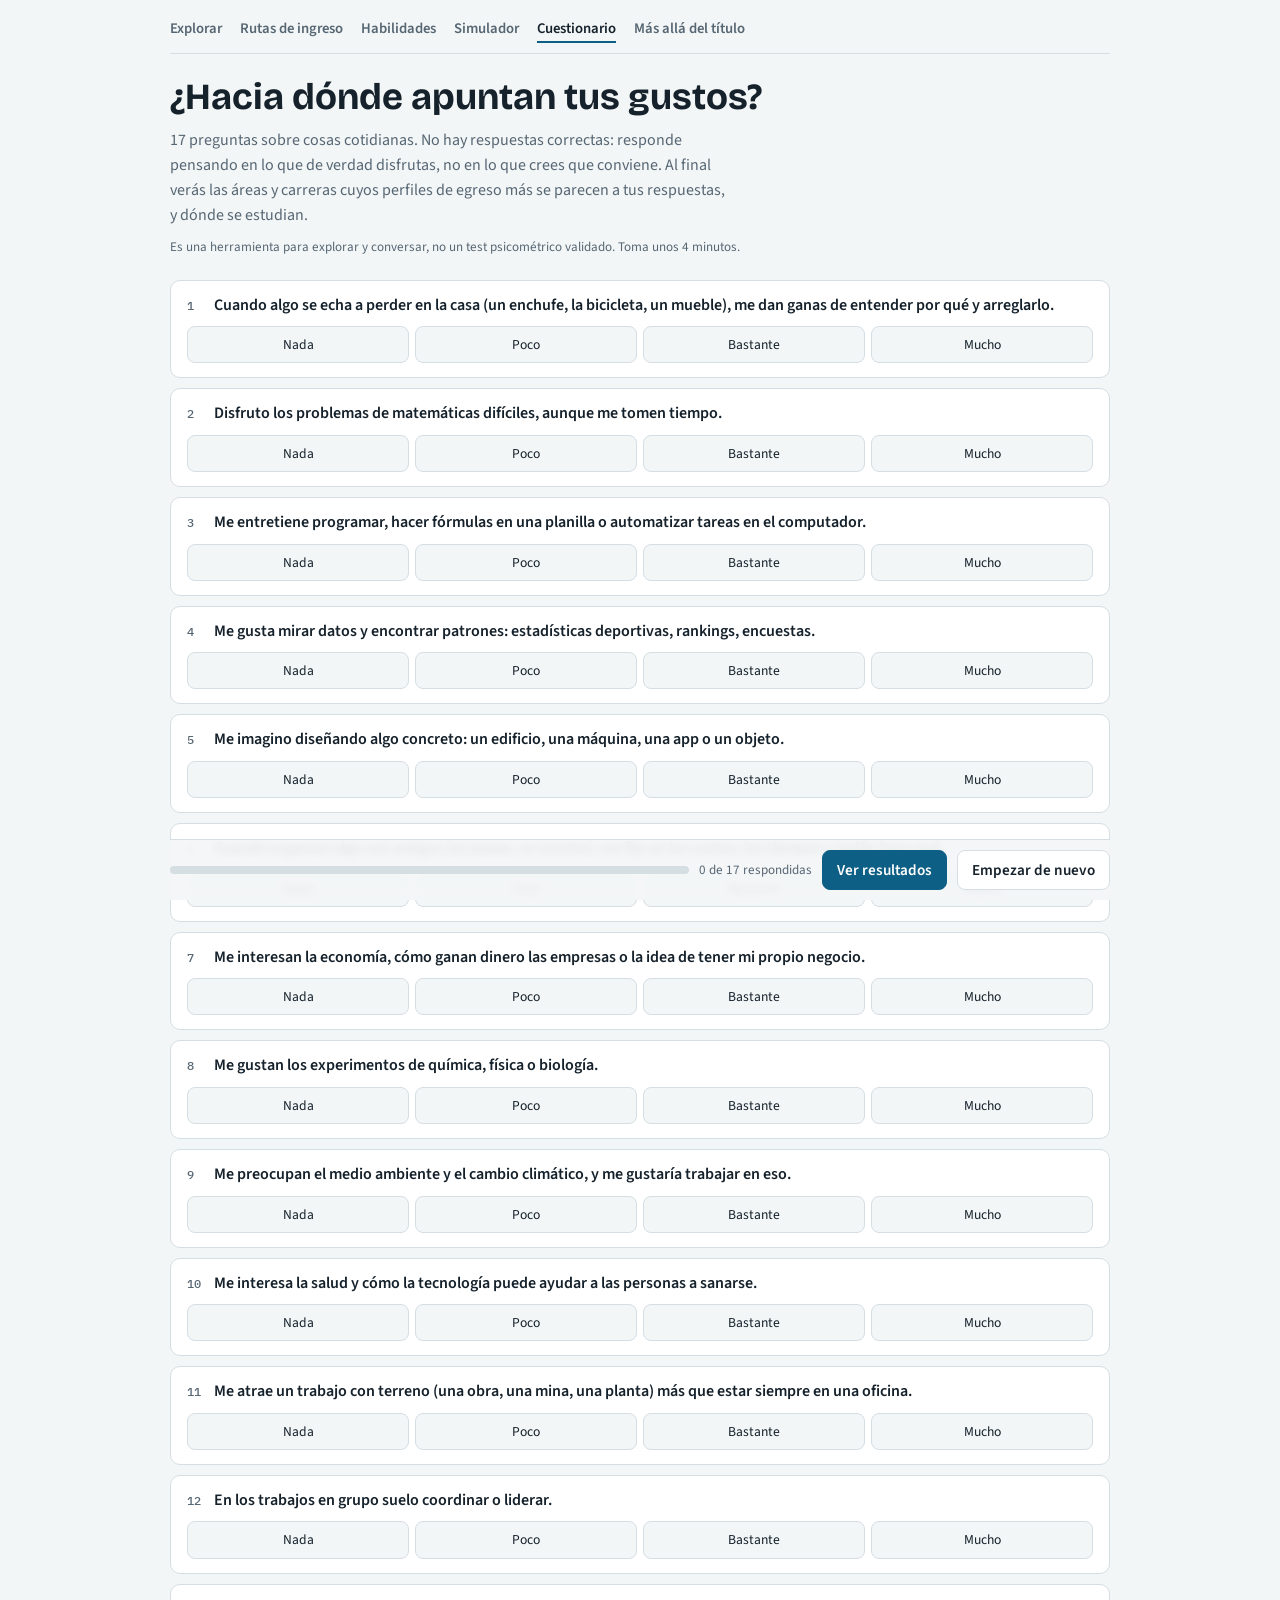
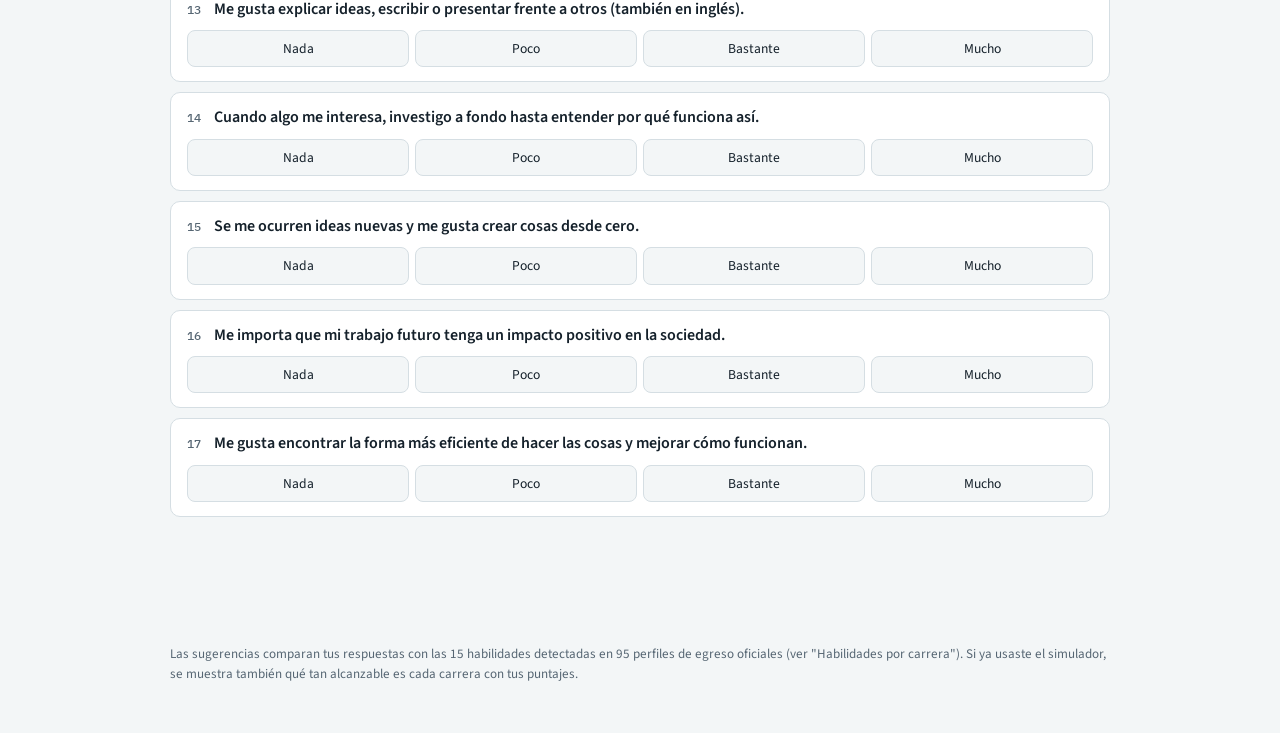
==== commit 04c5dca3: "Add files via upload" ====
--- a/web/cuestionario.html
+++ b/web/cuestionario.html
@@ -88,7 +88,7 @@
 </style>
 
 <div class="wrap">
-  <nav class="topnav" aria-label="Secciones"><a href="index.html">Explorar</a><a href="rutas.html">Rutas de ingreso</a><a href="habilidades.html">Habilidades</a><a href="simulador.html">Simulador</a><a href="cuestionario.html" aria-current="page">Cuestionario</a></nav>
+  <nav class="topnav" aria-label="Secciones"><a href="index.html">Explorar</a><a href="rutas.html">Rutas de ingreso</a><a href="habilidades.html">Habilidades</a><a href="simulador.html">Simulador</a><a href="cuestionario.html" aria-current="page">Cuestionario</a><a href="oportunidades.html">Más allá del título</a></nav>
   <header style="display:flex;flex-direction:column;gap:10px">
     <h1>¿Hacia dónde apuntan tus gustos?</h1>
     <p class="lede">16 preguntas sobre cosas cotidianas. No hay respuestas correctas: responde pensando en lo que de verdad disfrutas, no en lo que crees que conviene. Al final verás las áreas y carreras cuyos perfiles de egreso más se parecen a tus respuestas, y dónde se estudian.</p>
@@ -109,7 +109,7 @@
 </div>
 
 <script>
-const D = {"version": "0.6", "consultado": "2026-11-08", "bases": {"ponderaciones": "Oferta Definitiva DEMRE, Admisión 2027 (24-09-2026)", "cortes": "Admisión 2026 (último proceso con resultados publicados)"}, "universidades": {"uc": "Pontificia Universidad Católica de Chile", "uchile": "Universidad de Chile", "usm": "Universidad Técnica Federico Santa María", "usach": "Universidad de Santiago de Chile", "unab": "Universidad Andrés Bello", "udp": "Universidad Diego Portales", "uai": "Universidad Adolfo Ibáñez", "udd": "Universidad del Desarrollo"}, "areas": [{"id": "gestion", "nombre": "Gestión, industria y negocios", "familias": ["industrial", "comercial", "aviacion"], "descripcion": "Carreras que mejoran cómo funcionan las organizaciones: procesos, costos, finanzas, personas y estrategia.", "vinculadas": ["computacion", "minerales"]}, {"id": "computacion", "nombre": "Computación, datos y telecomunicaciones", "familias": ["informatica", "datos_ia", "telecom"], "descripcion": "Software, sistemas, inteligencia artificial, redes y seguridad de la información.", "vinculadas": ["exactas", "gestion", "energia"]}, {"id": "exactas", "nombre": "Ciencias exactas y modelamiento", "familias": ["matematica", "fisica"], "descripcion": "Matemática y física aplicadas para modelar problemas complejos e investigar.", "vinculadas": ["computacion", "energia"]}, {"id": "energia", "nombre": "Energía, máquinas y automatización", "familias": ["electrica", "mecanica", "automatizacion", "diseno"], "descripcion": "Sistemas eléctricos y energéticos, máquinas, robótica, control y diseño de productos.", "vinculadas": ["computacion", "infraestructura", "minerales"]}, {"id": "infraestructura", "nombre": "Infraestructura, construcción y territorio", "familias": ["obras", "construccion", "geomensura"], "descripcion": "Edificios, puentes, caminos, obras hidráulicas, su construcción y la medición del territorio.", "vinculadas": ["energia", "vida"]}, {"id": "minerales", "nombre": "Minería, materiales y procesos químicos", "familias": ["minas", "metalurgia", "quimica"], "descripcion": "Extracción y procesamiento de recursos, materiales y procesos industriales a gran escala.", "vinculadas": ["energia", "vida", "gestion"]}, {"id": "vida", "nombre": "Vida, salud y medio ambiente", "familias": ["bio", "biomedica", "ambiental"], "descripcion": "Biotecnología, tecnología para la salud y cuidado del medio ambiente.", "vinculadas": ["minerales", "infraestructura"]}], "familias": [{"id": "industrial", "nombre": "Ingeniería Industrial", "n_perfiles": 11, "que_hace": "Mejora cómo funcionan las organizaciones: procesos, logística, costos y decisiones. Usa modelos matemáticos y datos para encontrar la mejor forma de hacer algo con los recursos disponibles.", "te_puede_gustar_si": ["Te gusta organizar cosas y encontrar la forma más eficiente de hacerlas.", "Disfrutas resolver problemas con números, pero también te interesa cómo funcionan las empresas y las personas.", "Te atrae la idea de tener muchas puertas abiertas: finanzas, operaciones, tecnología o consultoría."], "distintivas": ["NEG", "OPER", "MAT", "INNO"], "porcentaje": {"MAT": 0.64, "PROG": 0.09, "DATA": 0.36, "DIS": 0.64, "OPER": 0.91, "GEST": 1.0, "NEG": 1.0, "CIEN": 0.36, "INFRA": 0.09, "INV": 0.18, "INNO": 0.73, "EQ": 0.73, "COM": 0.45, "ETI": 0.73, "SOST": 0.73}, "diferencia_vs_promedio": {"MAT": 0.23, "PROG": -0.2, "DATA": 0.09, "DIS": -0.01, "OPER": 0.3, "GEST": 0.17, "NEG": 0.38, "CIEN": -0.17, "INFRA": -0.35, "INV": -0.1, "INNO": 0.15, "EQ": 0.15, "COM": 0.2, "ETI": 0.14, "SOST": 0.15}, "area": "gestion"}, {"id": "informatica", "nombre": "Ingeniería Informática y Computación", "n_perfiles": 12, "que_hace": "Diseña y construye software y sistemas computacionales: aplicaciones, plataformas, bases de datos, seguridad informática. Combina lógica, matemáticas y trabajo con equipos y clientes.", "te_puede_gustar_si": ["Te entretiene entender cómo funcionan los programas, juegos o apps por dentro.", "Te gusta resolver problemas paso a paso y no te frustra probar varias veces hasta que algo funcione.", "Te interesa crear cosas que otras personas usen."], "distintivas": ["PROG", "DIS", "EQ", "ETI"], "porcentaje": {"MAT": 0.42, "PROG": 1.0, "DATA": 0.33, "DIS": 0.75, "OPER": 0.25, "GEST": 0.67, "NEG": 0.08, "CIEN": 0.17, "INFRA": 0.0, "INV": 0.33, "INNO": 0.5, "EQ": 0.67, "COM": 0.42, "ETI": 0.67, "SOST": 0.25}, "diferencia_vs_promedio": {"MAT": 0.01, "PROG": 0.71, "DATA": 0.06, "DIS": 0.11, "OPER": -0.36, "GEST": -0.16, "NEG": -0.54, "CIEN": -0.37, "INFRA": -0.44, "INV": 0.05, "INNO": -0.08, "EQ": 0.09, "COM": 0.16, "ETI": 0.08, "SOST": -0.33}, "area": "computacion"}, {"id": "datos_ia", "nombre": "Ciencia de Datos e Inteligencia Artificial", "n_perfiles": 3, "que_hace": "Convierte grandes volúmenes de datos en decisiones y crea sistemas de inteligencia artificial: modelos que predicen, recomiendan o reconocen patrones.", "te_puede_gustar_si": ["Te gusta buscar patrones y sacar conclusiones a partir de información.", "Te interesan la estadística, la probabilidad y la programación por igual.", "Te llama la atención cómo funcionan los sistemas de IA y quieres construirlos, no solo usarlos."], "distintivas": ["DATA", "INNO", "PROG", "EQ"], "porcentaje": {"MAT": 0.0, "PROG": 0.67, "DATA": 1.0, "DIS": 0.67, "OPER": 0.33, "GEST": 0.67, "NEG": 0.0, "CIEN": 0.33, "INFRA": 0.0, "INV": 0.33, "INNO": 1.0, "EQ": 0.67, "COM": 0.0, "ETI": 0.67, "SOST": 0.0}, "diferencia_vs_promedio": {"MAT": -0.41, "PROG": 0.37, "DATA": 0.73, "DIS": 0.02, "OPER": -0.28, "GEST": -0.16, "NEG": -0.62, "CIEN": -0.2, "INFRA": -0.44, "INV": 0.05, "INNO": 0.42, "EQ": 0.09, "COM": -0.25, "ETI": 0.08, "SOST": -0.58}, "area": "computacion"}, {"id": "telecom", "nombre": "Telemática y Telecomunicaciones", "n_perfiles": 3, "que_hace": "Diseña y administra redes y sistemas de comunicación: internet, redes móviles, servicios en la nube y su seguridad.", "te_puede_gustar_si": ["Te interesa cómo viaja la información entre dispositivos y por qué una red funciona o falla.", "Te gusta la tecnología tanto en el hardware como en el software.", "Te atrae la ciberseguridad."], "distintivas": ["DATA", "INFRA", "INNO", "PROG"], "porcentaje": {"MAT": 0.33, "PROG": 0.67, "DATA": 1.0, "DIS": 1.0, "OPER": 0.67, "GEST": 1.0, "NEG": 0.67, "CIEN": 0.33, "INFRA": 1.0, "INV": 0.0, "INNO": 1.0, "EQ": 0.67, "COM": 0.33, "ETI": 0.67, "SOST": 0.67}, "diferencia_vs_promedio": {"MAT": -0.08, "PROG": 0.37, "DATA": 0.73, "DIS": 0.36, "OPER": 0.06, "GEST": 0.17, "NEG": 0.05, "CIEN": -0.2, "INFRA": 0.56, "INV": -0.28, "INNO": 0.42, "EQ": 0.09, "COM": 0.08, "ETI": 0.08, "SOST": 0.09}, "area": "computacion"}, {"id": "obras", "nombre": "Ingeniería Civil en Obras Civiles", "n_perfiles": 8, "que_hace": "Diseña, calcula y dirige la construcción de infraestructura: edificios, puentes, carreteras, obras hidráulicas y sistemas de transporte, cuidando su seguridad y su impacto.", "te_puede_gustar_si": ["Te llaman la atención los edificios, puentes o caminos y te preguntas cómo se sostienen.", "Te gusta la física aplicada a cosas concretas que se pueden ver y tocar.", "Te imaginas trabajando entre la oficina y la obra."], "distintivas": ["INFRA", "CIEN", "ETI", "DIS"], "porcentaje": {"MAT": 0.38, "PROG": 0.0, "DATA": 0.0, "DIS": 0.88, "OPER": 0.38, "GEST": 0.88, "NEG": 0.5, "CIEN": 0.88, "INFRA": 0.88, "INV": 0.25, "INNO": 0.12, "EQ": 0.38, "COM": 0.38, "ETI": 0.88, "SOST": 0.75}, "diferencia_vs_promedio": {"MAT": -0.04, "PROG": -0.29, "DATA": -0.27, "DIS": 0.23, "OPER": -0.24, "GEST": 0.04, "NEG": -0.12, "CIEN": 0.34, "INFRA": 0.43, "INV": -0.03, "INNO": -0.45, "EQ": -0.2, "COM": 0.12, "ETI": 0.29, "SOST": 0.17}, "area": "infraestructura"}, {"id": "construccion", "nombre": "Construcción", "n_perfiles": 2, "que_hace": "Gestiona proyectos de construcción: planifica, presupuesta, coordina equipos y controla costos, plazos y calidad en obra.", "te_puede_gustar_si": ["Te gusta organizar personas y recursos para que un proyecto avance.", "Prefieres lo práctico y ver resultados concretos.", "Te interesa el mundo de la construcción más desde la gestión que desde el cálculo."], "distintivas": ["OPER", "INFRA", "EQ", "MAT"], "porcentaje": {"MAT": 0.5, "PROG": 0.0, "DATA": 0.0, "DIS": 0.0, "OPER": 1.0, "GEST": 1.0, "NEG": 0.5, "CIEN": 0.0, "INFRA": 1.0, "INV": 0.0, "INNO": 0.0, "EQ": 0.5, "COM": 0.0, "ETI": 0.0, "SOST": 0.5}, "diferencia_vs_promedio": {"MAT": 0.09, "PROG": -0.29, "DATA": -0.27, "DIS": -0.64, "OPER": 0.39, "GEST": 0.17, "NEG": -0.12, "CIEN": -0.54, "INFRA": 0.56, "INV": -0.28, "INNO": -0.58, "EQ": -0.08, "COM": -0.25, "ETI": -0.59, "SOST": -0.08}, "area": "infraestructura"}, {"id": "minas", "nombre": "Ingeniería de Minas", "n_perfiles": 7, "que_hace": "Planifica y dirige la extracción de minerales: evalúa yacimientos, diseña la mina, optimiza las operaciones y cuida la seguridad y el entorno.", "te_puede_gustar_si": ["Te interesan la geología y cómo se obtienen los recursos que usa la sociedad.", "Te gusta pensar en grandes operaciones donde se combinan técnica, economía y equipos de personas.", "No te complica la idea de trabajar en terreno o en regiones."], "distintivas": ["INFRA", "SOST", "OPER", "NEG"], "porcentaje": {"MAT": 0.43, "PROG": 0.14, "DATA": 0.14, "DIS": 0.71, "OPER": 1.0, "GEST": 1.0, "NEG": 1.0, "CIEN": 0.71, "INFRA": 1.0, "INV": 0.14, "INNO": 0.43, "EQ": 0.71, "COM": 0.29, "ETI": 0.71, "SOST": 1.0}, "diferencia_vs_promedio": {"MAT": 0.02, "PROG": -0.15, "DATA": -0.13, "DIS": 0.07, "OPER": 0.39, "GEST": 0.17, "NEG": 0.38, "CIEN": 0.18, "INFRA": 0.56, "INV": -0.14, "INNO": -0.15, "EQ": 0.14, "COM": 0.03, "ETI": 0.12, "SOST": 0.42}, "area": "minerales"}, {"id": "metalurgia", "nombre": "Ingeniería en Metalurgia", "n_perfiles": 2, "que_hace": "Transforma minerales en metales y desarrolla materiales: procesos de refinación, fundición y control de calidad.", "te_puede_gustar_si": ["Te interesa la química aplicada a materiales reales.", "Te llaman la atención las plantas industriales y sus procesos.", "Te gusta entender por qué un material resiste o falla."], "distintivas": ["OPER", "CIEN", "PROG", "DIS"], "porcentaje": {"MAT": 0.0, "PROG": 1.0, "DATA": 0.0, "DIS": 1.0, "OPER": 1.0, "GEST": 1.0, "NEG": 0.5, "CIEN": 1.0, "INFRA": 0.5, "INV": 0.0, "INNO": 0.5, "EQ": 0.5, "COM": 0.0, "ETI": 0.5, "SOST": 0.5}, "diferencia_vs_promedio": {"MAT": -0.41, "PROG": 0.71, "DATA": -0.27, "DIS": 0.36, "OPER": 0.39, "GEST": 0.17, "NEG": -0.12, "CIEN": 0.46, "INFRA": 0.06, "INV": -0.28, "INNO": -0.08, "EQ": -0.08, "COM": -0.25, "ETI": -0.09, "SOST": -0.08}, "area": "minerales"}, {"id": "electrica", "nombre": "Ingeniería Eléctrica y Energía", "n_perfiles": 7, "que_hace": "Diseña y opera sistemas eléctricos y energéticos: generación (incluida la renovable), transmisión, electrónica, automatización y control.", "te_puede_gustar_si": ["Te interesa la electricidad, la electrónica o las energías renovables.", "Te gusta la física y las matemáticas aplicadas a sistemas que se pueden medir.", "Te atrae la transición energética y la electromovilidad."], "distintivas": ["INFRA", "SOST", "DIS"], "porcentaje": {"MAT": 0.43, "PROG": 0.43, "DATA": 0.29, "DIS": 0.71, "OPER": 0.57, "GEST": 0.86, "NEG": 0.57, "CIEN": 0.57, "INFRA": 1.0, "INV": 0.43, "INNO": 0.57, "EQ": 0.57, "COM": 0.29, "ETI": 0.57, "SOST": 0.86}, "diferencia_vs_promedio": {"MAT": 0.02, "PROG": 0.13, "DATA": 0.01, "DIS": 0.07, "OPER": -0.04, "GEST": 0.03, "NEG": -0.05, "CIEN": 0.03, "INFRA": 0.56, "INV": 0.14, "INNO": -0.01, "EQ": -0.01, "COM": 0.03, "ETI": -0.02, "SOST": 0.28}, "area": "energia"}, {"id": "mecanica", "nombre": "Ingeniería Mecánica", "n_perfiles": 7, "que_hace": "Diseña, fabrica y mantiene máquinas, equipos y sistemas térmicos: desde motores y robots hasta plantas industriales y climatización.", "te_puede_gustar_si": ["Te gusta desarmar cosas para entender cómo funcionan.", "Te interesan las máquinas, los vehículos o la fabricación.", "Disfrutas la física aplicada (fuerzas, calor, movimiento)."], "distintivas": ["INFRA", "OPER", "NEG"], "porcentaje": {"MAT": 0.43, "PROG": 0.0, "DATA": 0.0, "DIS": 0.57, "OPER": 0.86, "GEST": 0.57, "NEG": 0.71, "CIEN": 0.57, "INFRA": 0.86, "INV": 0.43, "INNO": 0.57, "EQ": 0.29, "COM": 0.29, "ETI": 0.43, "SOST": 0.43}, "diferencia_vs_promedio": {"MAT": 0.02, "PROG": -0.29, "DATA": -0.27, "DIS": -0.07, "OPER": 0.25, "GEST": -0.26, "NEG": 0.09, "CIEN": 0.03, "INFRA": 0.42, "INV": 0.14, "INNO": -0.01, "EQ": -0.29, "COM": 0.03, "ETI": -0.16, "SOST": -0.15}, "area": "energia"}, {"id": "automatizacion", "nombre": "Mecatrónica, Automatización y Robótica", "n_perfiles": 2, "que_hace": "Integra mecánica, electrónica y programación para crear sistemas automáticos y robots.", "te_puede_gustar_si": ["Te gusta la robótica o armar proyectos con sensores y motores.", "Te interesan tanto el hardware como el software.", "Te atrae la automatización de procesos industriales."], "distintivas": ["NEG", "EQ", "PROG", "INFRA"], "porcentaje": {"MAT": 0.0, "PROG": 0.5, "DATA": 0.0, "DIS": 0.5, "OPER": 0.5, "GEST": 0.5, "NEG": 1.0, "CIEN": 0.5, "INFRA": 0.5, "INV": 0.0, "INNO": 0.0, "EQ": 0.5, "COM": 0.0, "ETI": 0.0, "SOST": 0.0}, "diferencia_vs_promedio": {"MAT": -0.41, "PROG": 0.21, "DATA": -0.27, "DIS": -0.14, "OPER": -0.11, "GEST": -0.33, "NEG": 0.38, "CIEN": -0.04, "INFRA": 0.06, "INV": -0.28, "INNO": -0.58, "EQ": -0.08, "COM": -0.25, "ETI": -0.59, "SOST": -0.58}, "area": "energia"}, {"id": "quimica", "nombre": "Ingeniería Química", "n_perfiles": 4, "que_hace": "Diseña y optimiza procesos industriales que transforman materias primas en productos: energía, alimentos, minería, farmacéutica y tratamiento de residuos.", "te_puede_gustar_si": ["Te gusta la química, pero te interesa más aplicarla a gran escala que en un laboratorio.", "Disfrutas los balances, las ecuaciones y entender procesos paso a paso.", "Te interesa producir de forma más limpia y eficiente."], "distintivas": ["INV", "CIEN", "OPER", "MAT"], "porcentaje": {"MAT": 0.75, "PROG": 0.0, "DATA": 0.0, "DIS": 0.5, "OPER": 1.0, "GEST": 1.0, "NEG": 0.5, "CIEN": 1.0, "INFRA": 0.25, "INV": 0.75, "INNO": 0.75, "EQ": 0.75, "COM": 0.25, "ETI": 0.25, "SOST": 0.75}, "diferencia_vs_promedio": {"MAT": 0.34, "PROG": -0.29, "DATA": -0.27, "DIS": -0.14, "OPER": 0.39, "GEST": 0.17, "NEG": -0.12, "CIEN": 0.46, "INFRA": -0.19, "INV": 0.47, "INNO": 0.17, "EQ": 0.17, "COM": -0.0, "ETI": -0.34, "SOST": 0.17}, "area": "minerales"}, {"id": "bio", "nombre": "Biotecnología y Bioingeniería", "n_perfiles": 5, "que_hace": "Usa organismos vivos y procesos biológicos para crear productos y soluciones: alimentos, medicamentos, biocombustibles o descontaminación.", "te_puede_gustar_si": ["Te interesan la biología y la química, y también la ingeniería.", "Te gusta el trabajo de laboratorio y la investigación.", "Te atrae aplicar la ciencia a problemas de salud, alimentación o medio ambiente."], "distintivas": ["CIEN", "INV", "OPER", "DIS"], "porcentaje": {"MAT": 0.4, "PROG": 0.0, "DATA": 0.2, "DIS": 0.8, "OPER": 0.8, "GEST": 0.8, "NEG": 0.2, "CIEN": 1.0, "INFRA": 0.2, "INV": 0.6, "INNO": 0.6, "EQ": 0.6, "COM": 0.0, "ETI": 0.2, "SOST": 0.6}, "diferencia_vs_promedio": {"MAT": -0.01, "PROG": -0.29, "DATA": -0.07, "DIS": 0.16, "OPER": 0.19, "GEST": -0.03, "NEG": -0.42, "CIEN": 0.46, "INFRA": -0.24, "INV": 0.32, "INNO": 0.02, "EQ": 0.02, "COM": -0.25, "ETI": -0.39, "SOST": 0.02}, "area": "vida"}, {"id": "biomedica", "nombre": "Ingeniería Biomédica", "n_perfiles": 3, "que_hace": "Aplica la ingeniería a la salud: dispositivos médicos, imágenes, biomecánica, sensores, datos clínicos y gestión de tecnología en hospitales.", "te_puede_gustar_si": ["Te interesa la salud, pero te atrae más la tecnología que la atención directa de pacientes.", "Te gustan la biología y la física por igual.", "Te motiva crear soluciones que mejoren la vida de las personas."], "distintivas": ["CIEN", "INNO", "EQ", "DATA"], "porcentaje": {"MAT": 0.0, "PROG": 0.33, "DATA": 0.67, "DIS": 1.0, "OPER": 0.33, "GEST": 1.0, "NEG": 0.33, "CIEN": 1.0, "INFRA": 0.33, "INV": 0.33, "INNO": 1.0, "EQ": 1.0, "COM": 0.33, "ETI": 0.67, "SOST": 0.67}, "diferencia_vs_promedio": {"MAT": -0.41, "PROG": 0.04, "DATA": 0.39, "DIS": 0.36, "OPER": -0.28, "GEST": 0.17, "NEG": -0.29, "CIEN": 0.46, "INFRA": -0.11, "INV": 0.05, "INNO": 0.42, "EQ": 0.42, "COM": 0.08, "ETI": 0.08, "SOST": 0.09}, "area": "vida"}, {"id": "ambiental", "nombre": "Ingeniería Ambiental y Recursos Naturales", "n_perfiles": 4, "que_hace": "Evalúa y reduce el impacto ambiental de proyectos y empresas: agua, residuos, contaminación, cambio climático y ordenamiento del territorio.", "te_puede_gustar_si": ["Te preocupan el cambio climático y el cuidado de la naturaleza.", "Te gusta combinar ciencia con normativa y trabajo con comunidades.", "Te interesa el trabajo en terreno además de la oficina."], "distintivas": ["SOST", "ETI", "NEG", "MAT"], "porcentaje": {"MAT": 0.75, "PROG": 0.0, "DATA": 0.0, "DIS": 0.75, "OPER": 0.5, "GEST": 1.0, "NEG": 1.0, "CIEN": 0.5, "INFRA": 0.5, "INV": 0.0, "INNO": 0.5, "EQ": 0.5, "COM": 0.0, "ETI": 1.0, "SOST": 1.0}, "diferencia_vs_promedio": {"MAT": 0.34, "PROG": -0.29, "DATA": -0.27, "DIS": 0.11, "OPER": -0.11, "GEST": 0.17, "NEG": 0.38, "CIEN": -0.04, "INFRA": 0.06, "INV": -0.28, "INNO": -0.08, "EQ": -0.08, "COM": -0.25, "ETI": 0.41, "SOST": 0.42}, "area": "vida"}, {"id": "matematica", "nombre": "Ingeniería Matemática", "n_perfiles": 3, "que_hace": "Usa matemáticas avanzadas y computación para modelar problemas complejos: finanzas, logística, ciencia de datos, clima o investigación.", "te_puede_gustar_si": ["Las matemáticas son de lo que más disfrutas, incluso los problemas difíciles.", "Te gusta entender el porqué de las cosas, no solo aplicar fórmulas.", "Te atrae la investigación o los problemas abiertos."], "distintivas": ["MAT", "INNO", "DATA"], "porcentaje": {"MAT": 1.0, "PROG": 0.33, "DATA": 0.67, "DIS": 0.33, "OPER": 0.33, "GEST": 0.33, "NEG": 0.33, "CIEN": 0.33, "INFRA": 0.33, "INV": 0.33, "INNO": 1.0, "EQ": 0.0, "COM": 0.33, "ETI": 0.33, "SOST": 0.0}, "diferencia_vs_promedio": {"MAT": 0.59, "PROG": 0.04, "DATA": 0.39, "DIS": -0.31, "OPER": -0.28, "GEST": -0.5, "NEG": -0.29, "CIEN": -0.2, "INFRA": -0.11, "INV": 0.05, "INNO": 0.42, "EQ": -0.58, "COM": 0.08, "ETI": -0.26, "SOST": -0.58}, "area": "exactas"}, {"id": "fisica", "nombre": "Ingeniería Física", "n_perfiles": 2, "que_hace": "Aplica la física para desarrollar tecnología: instrumentación, óptica, materiales, energía o astronomía.", "te_puede_gustar_si": ["La física es tu ramo favorito y quieres llevarla a la práctica.", "Te gusta experimentar y medir.", "Te atrae la investigación aplicada y la tecnología de punta."], "distintivas": ["CIEN", "INV", "MAT", "NEG"], "porcentaje": {"MAT": 1.0, "PROG": 0.5, "DATA": 0.5, "DIS": 0.5, "OPER": 0.5, "GEST": 0.5, "NEG": 1.0, "CIEN": 1.0, "INFRA": 0.0, "INV": 1.0, "INNO": 0.5, "EQ": 0.5, "COM": 0.0, "ETI": 0.5, "SOST": 0.5}, "diferencia_vs_promedio": {"MAT": 0.59, "PROG": 0.21, "DATA": 0.23, "DIS": -0.14, "OPER": -0.11, "GEST": -0.33, "NEG": 0.38, "CIEN": 0.46, "INFRA": -0.44, "INV": 0.72, "INNO": -0.08, "EQ": -0.08, "COM": -0.25, "ETI": -0.09, "SOST": -0.08}, "area": "exactas"}, {"id": "geomensura", "nombre": "Geomensura y Geomática", "n_perfiles": 1, "que_hace": "Mide y representa el territorio: topografía, mapas digitales, sistemas de información geográfica, drones y satélites.", "te_puede_gustar_si": ["Te gustan los mapas y la geografía.", "Te interesa la tecnología de medición (GPS, drones, imágenes satelitales).", "Te atrae el trabajo en terreno."], "distintivas": ["INFRA", "INNO", "EQ", "SOST"], "porcentaje": {"MAT": 0.0, "PROG": 0.0, "DATA": 1.0, "DIS": 1.0, "OPER": 1.0, "GEST": 1.0, "NEG": 1.0, "CIEN": 1.0, "INFRA": 1.0, "INV": 0.0, "INNO": 1.0, "EQ": 1.0, "COM": 0.0, "ETI": 1.0, "SOST": 1.0}, "diferencia_vs_promedio": {"MAT": -0.41, "PROG": -0.29, "DATA": 0.73, "DIS": 0.36, "OPER": 0.39, "GEST": 0.17, "NEG": 0.38, "CIEN": 0.46, "INFRA": 0.56, "INV": -0.28, "INNO": 0.42, "EQ": 0.42, "COM": -0.25, "ETI": 0.41, "SOST": 0.42}, "area": "infraestructura"}, {"id": "diseno", "nombre": "Ingeniería en Diseño de Productos", "n_perfiles": 1, "que_hace": "Diseña productos y servicios desde la idea hasta el prototipo, combinando creatividad, tecnología de fabricación y estrategia.", "te_puede_gustar_si": ["Te gusta dibujar, crear y construir prototipos.", "Te interesa cómo las personas usan los objetos.", "Quieres combinar lo creativo con lo técnico."], "distintivas": ["DIS", "NEG", "INNO", "SOST"], "porcentaje": {"MAT": 0.0, "PROG": 0.0, "DATA": 0.0, "DIS": 1.0, "OPER": 0.0, "GEST": 0.0, "NEG": 1.0, "CIEN": 0.0, "INFRA": 0.0, "INV": 0.0, "INNO": 1.0, "EQ": 0.0, "COM": 0.0, "ETI": 0.0, "SOST": 1.0}, "diferencia_vs_promedio": {"MAT": -0.41, "PROG": -0.29, "DATA": -0.27, "DIS": 0.36, "OPER": -0.61, "GEST": -0.83, "NEG": 0.38, "CIEN": -0.54, "INFRA": -0.44, "INV": -0.28, "INNO": 0.42, "EQ": -0.58, "COM": -0.25, "ETI": -0.59, "SOST": 0.42}, "area": "energia"}, {"id": "aviacion", "nombre": "Ingeniería en Aviación Comercial", "n_perfiles": 1, "que_hace": "Gestiona empresas y operaciones del transporte aéreo: aerolíneas, aeropuertos, seguridad y normativa aeronáutica.", "te_puede_gustar_si": ["Te apasiona el mundo de la aviación.", "Te interesa la gestión de operaciones y negocios.", "Te atraen los entornos internacionales."], "distintivas": ["NEG", "CIEN", "OPER"], "porcentaje": {"MAT": 0.0, "PROG": 0.0, "DATA": 0.0, "DIS": 0.0, "OPER": 1.0, "GEST": 1.0, "NEG": 1.0, "CIEN": 1.0, "INFRA": 0.0, "INV": 0.0, "INNO": 0.0, "EQ": 0.0, "COM": 0.0, "ETI": 0.0, "SOST": 0.0}, "diferencia_vs_promedio": {"MAT": -0.41, "PROG": -0.29, "DATA": -0.27, "DIS": -0.64, "OPER": 0.39, "GEST": 0.17, "NEG": 0.38, "CIEN": 0.46, "INFRA": -0.44, "INV": -0.28, "INNO": -0.58, "EQ": -0.58, "COM": -0.25, "ETI": -0.59, "SOST": -0.58}, "area": "gestion"}, {"id": "comercial", "nombre": "Ingeniería Comercial y Negocios", "n_perfiles": 7, "que_hace": "Forma para dirigir organizaciones y entender la economía: finanzas, marketing, personas, estrategia y emprendimiento.", "te_puede_gustar_si": ["Te interesan la economía, las empresas o emprender.", "Te gusta analizar situaciones y tomar decisiones.", "Te atrae trabajar con personas y liderar."], "distintivas": ["NEG", "INNO", "EQ", "ETI"], "porcentaje": {"MAT": 0.0, "PROG": 0.14, "DATA": 0.29, "DIS": 0.0, "OPER": 0.29, "GEST": 1.0, "NEG": 1.0, "CIEN": 0.14, "INFRA": 0.0, "INV": 0.14, "INNO": 0.71, "EQ": 0.71, "COM": 0.14, "ETI": 0.71, "SOST": 0.43}, "diferencia_vs_promedio": {"MAT": -0.41, "PROG": -0.15, "DATA": 0.01, "DIS": -0.64, "OPER": -0.32, "GEST": 0.17, "NEG": 0.38, "CIEN": -0.39, "INFRA": -0.44, "INV": -0.14, "INNO": 0.14, "EQ": 0.14, "COM": -0.11, "ETI": 0.12, "SOST": -0.15}, "area": "gestion"}], "habilidades": {"MAT": "Modelar con matemáticas y análisis cuantitativo", "PROG": "Programar y desarrollar software", "DATA": "Trabajar con datos e inteligencia artificial", "DIS": "Diseñar soluciones, sistemas o productos", "OPER": "Operar y mejorar procesos productivos", "GEST": "Gestionar proyectos y recursos", "NEG": "Entender negocios, economía y finanzas", "CIEN": "Aplicar ciencias (física, química, biología)", "INFRA": "Trabajar con infraestructura, energía y máquinas", "INV": "Investigar y generar conocimiento", "INNO": "Innovar y emprender", "EQ": "Trabajar en equipo y liderar", "COM": "Comunicar con claridad (también en inglés)", "ETI": "Actuar con ética y responsabilidad social", "SOST": "Cuidar el medio ambiente y la sostenibilidad"}, "promedio_habilidades": {"MAT": 0.41, "PROG": 0.29, "DATA": 0.27, "DIS": 0.64, "OPER": 0.61, "GEST": 0.83, "NEG": 0.62, "CIEN": 0.54, "INFRA": 0.44, "INV": 0.28, "INNO": 0.58, "EQ": 0.58, "COM": 0.25, "ETI": 0.59, "SOST": 0.58}, "programas": [{"id": "uc-ingenieria", "universidad_id": "uc", "nombre": "Ingeniería", "categoria": "plan_comun", "tipo_ingreso": "plan_comun", "campus": "San Joaquín", "facultad": "Facultad de Ingeniería", "codigo": "12039", "vacantes_2027": 650, "ponderaciones": {"nem": 20, "ranking": 20, "cl": 10, "m1": 20, "hyc": null, "ciencias": 15, "m2": 15}, "hyc_o_ciencias": false, "exige_m2": true, "puntaje_ponderado_minimo": null, "promedio_cl_m1_minimo": 485, "familias": ["bio", "electrica", "industrial", "informatica", "matematica", "mecanica", "obras"], "areas": ["computacion", "energia", "exactas", "gestion", "infraestructura", "vida"], "plan_comun": {"mecanismo": "sin_postulacion", "cupos": "no_informado", "n_salidas": 8}, "corte_2026": {"valor": 898.1, "medida": "último matriculado", "ingresaron": 650, "ingresaron_medida": "vacantes ocupadas", "historico": {"2025": 899.95, "2024": 894.2}, "fuente": "Admisión UC — Puntajes últimos matriculados 2026", "url": "https://admision.uc.cl/htdocs/content/uploads/2021/12/Puntajes-Ultimos-Matriculados-2026.pdf", "anio": 2026, "primer_matriculado": null, "oficial": true, "nota": null}, "nota": "Ingreso único a Licenciatura en Ciencias de la Ingeniería con major; luego título de Ingeniero Civil UC en su especialidad. Exige M2 (pondera 15%)."}, {"id": "uc-lic-ciencia-datos", "universidad_id": "uc", "nombre": "Licenciatura en Ingeniería en Ciencia de Datos", "categoria": "ing_no_civil", "tipo_ingreso": "carrera_directa", "campus": "San Joaquín", "facultad": "Facultad de Ingeniería", "codigo": "12089", "vacantes_2027": 80, "ponderaciones": {"nem": 20, "ranking": 20, "cl": 10, "m1": 30, "hyc": null, "ciencias": 10, "m2": 10}, "hyc_o_ciencias": false, "exige_m2": true, "puntaje_ponderado_minimo": null, "promedio_cl_m1_minimo": 485, "familias": ["datos_ia"], "areas": ["computacion"], "plan_comun": null, "corte_2026": {"valor": 791.0, "medida": "último matriculado", "ingresaron": 80, "ingresaron_medida": "vacantes ocupadas", "historico": {"2025": 798.9, "2024": 767.7}, "fuente": "Admisión UC — Puntajes últimos matriculados 2026", "url": "https://admision.uc.cl/htdocs/content/uploads/2021/12/Puntajes-Ultimos-Matriculados-2026.pdf", "anio": 2026, "primer_matriculado": null, "oficial": true, "nota": null}, "nota": "Licenciatura (no título de ingeniero civil). Exige M2. Confirmar si es programa conjunto Ingeniería–Matemáticas."}, {"id": "uc-lic-ciencia-computacion", "universidad_id": "uc", "nombre": "Licenciatura en Ingeniería en Ciencia de la Computación", "categoria": "ing_no_civil", "tipo_ingreso": "carrera_directa", "campus": "San Joaquín", "facultad": "Facultad de Ingeniería", "codigo": "12100", "vacantes_2027": 100, "ponderaciones": {"nem": 20, "ranking": 20, "cl": 10, "m1": 25, "hyc": null, "ciencias": 15, "m2": 10}, "hyc_o_ciencias": false, "exige_m2": true, "puntaje_ponderado_minimo": null, "promedio_cl_m1_minimo": 485, "familias": ["informatica"], "areas": ["computacion"], "plan_comun": null, "corte_2026": {"valor": 807.05, "medida": "último matriculado", "ingresaron": 100, "ingresaron_medida": "vacantes ocupadas", "historico": {"2025": 810.9, "2024": 818.85}, "fuente": "Admisión UC — Puntajes últimos matriculados 2026", "url": "https://admision.uc.cl/htdocs/content/uploads/2021/12/Puntajes-Ultimos-Matriculados-2026.pdf", "anio": 2026, "primer_matriculado": null, "oficial": true, "nota": null}, "nota": "Licenciatura (no título de ingeniero civil). Exige M2."}, {"id": "uc-construccion-civil", "universidad_id": "uc", "nombre": "Construcción Civil", "categoria": "ing_no_civil", "tipo_ingreso": "carrera_directa", "campus": "San Joaquín", "facultad": "Facultad de Ingeniería (Escuela de Construcción Civil)", "codigo": "12038", "vacantes_2027": 205, "ponderaciones": {"nem": 20, "ranking": 20, "cl": 10, "m1": 40, "hyc": null, "ciencias": 10, "m2": null}, "hyc_o_ciencias": false, "exige_m2": false, "puntaje_ponderado_minimo": null, "promedio_cl_m1_minimo": 485, "familias": ["construccion"], "areas": ["infraestructura"], "plan_comun": null, "corte_2026": {"valor": 749.3, "medida": "último matriculado", "ingresaron": 205, "ingresaron_medida": "vacantes ocupadas", "historico": {"2025": 711.1, "2024": 673.1}, "fuente": "Admisión UC — Puntajes últimos matriculados 2026", "url": "https://admision.uc.cl/htdocs/content/uploads/2021/12/Puntajes-Ultimos-Matriculados-2026.pdf", "anio": 2026, "primer_matriculado": null, "oficial": true, "nota": null}, "nota": "No lleva 'ingeniería' en el nombre pero se dicta en la Facultad de Ingeniería. No exige M2."}, {"id": "uc-ing-recursos-naturales", "universidad_id": "uc", "nombre": "Ingeniería en Recursos Naturales", "categoria": "ing_no_civil", "tipo_ingreso": "carrera_directa", "campus": "San Joaquín", "facultad": "Por confirmar (programa interdisciplinario)", "codigo": "12101", "vacantes_2027": 85, "ponderaciones": {"nem": 15, "ranking": 25, "cl": 10, "m1": 25, "hyc": null, "ciencias": 15, "m2": 10}, "hyc_o_ciencias": false, "exige_m2": true, "puntaje_ponderado_minimo": null, "promedio_cl_m1_minimo": 485, "familias": ["ambiental"], "areas": ["vida"], "plan_comun": null, "corte_2026": {"valor": 679.0, "medida": "último matriculado", "ingresaron": 85, "ingresaron_medida": "vacantes ocupadas", "historico": {"2025": 677.25, "2024": 695.0}, "fuente": "Admisión UC — Puntajes últimos matriculados 2026", "url": "https://admision.uc.cl/htdocs/content/uploads/2021/12/Puntajes-Ultimos-Matriculados-2026.pdf", "anio": 2026, "primer_matriculado": null, "oficial": true, "nota": null}, "nota": "Confirmar facultad responsable antes de incluir."}, {"id": "uc-ingenieria-comercial", "universidad_id": "uc", "nombre": "Ingeniería Comercial", "categoria": "ing_comercial", "tipo_ingreso": "carrera_directa", "campus": "San Joaquín", "facultad": "Facultad de Economía y Administración", "codigo": "12014", "vacantes_2027": 418, "ponderaciones": {"nem": 20, "ranking": 20, "cl": 10, "m1": 30, "hyc": 10, "ciencias": 10, "m2": 10}, "hyc_o_ciencias": true, "exige_m2": true, "puntaje_ponderado_minimo": null, "promedio_cl_m1_minimo": 485, "familias": ["comercial"], "areas": ["gestion"], "plan_comun": null, "corte_2026": {"valor": 870.1, "medida": "último matriculado", "ingresaron": 418, "ingresaron_medida": "vacantes ocupadas", "historico": {"2025": 880.4, "2024": 872.9}, "fuente": "Admisión UC — Puntajes últimos matriculados 2026", "url": "https://admision.uc.cl/htdocs/content/uploads/2021/12/Puntajes-Ultimos-Matriculados-2026.pdf", "anio": 2026, "primer_matriculado": null, "oficial": true, "nota": null}, "nota": "No exige M2."}, {"id": "uchile-plan-comun", "universidad_id": "uchile", "nombre": "Ingeniería y Ciencias, Plan Común", "categoria": "plan_comun", "tipo_ingreso": "plan_comun", "campus": "Beauchef", "facultad": "Facultad de Ciencias Físicas y Matemáticas (FCFM)", "codigo": "11045", "vacantes_2027": 710, "ponderaciones": {"nem": 10, "ranking": 25, "cl": 10, "m1": 20, "hyc": null, "ciencias": 15, "m2": 20}, "hyc_o_ciencias": false, "exige_m2": true, "puntaje_ponderado_minimo": null, "promedio_cl_m1_minimo": 458, "familias": ["bio", "electrica", "industrial", "informatica", "matematica", "mecanica", "minas", "obras", "quimica"], "areas": ["computacion", "energia", "exactas", "gestion", "infraestructura", "minerales", "vida"], "plan_comun": {"mecanismo": "libre", "cupos": "sin_limite", "n_salidas": 13}, "corte_2026": {"valor": 832.4, "medida": "último matriculado", "ingresaron": null, "ingresaron_medida": null, "historico": null, "fuente": "U. de Chile — Puntajes de ingreso 2026", "url": "https://uchile.cl/admision-y-matriculas/admision-regular-pregrado/puntajes-de-ingreso", "anio": 2026, "primer_matriculado": 966.35, "oficial": true, "nota": null}, "nota": "Especialidad se elige tras dos años. Ingeniería Civil dura 11 semestres. Ponderaciones: NEM 10, Ranking 25, CL 10, M1 20, M2 20, Ciencias 15."}, {"id": "uchile-ingenieria-comercial", "universidad_id": "uchile", "nombre": "Ingeniería Comercial", "categoria": "ing_comercial", "tipo_ingreso": "carrera_directa", "campus": null, "facultad": "Facultad de Economía y Negocios (FEN)", "codigo": "11042", "vacantes_2027": 405, "ponderaciones": {"nem": 10, "ranking": 20, "cl": 10, "m1": 35, "hyc": 10, "ciencias": 10, "m2": 15}, "hyc_o_ciencias": true, "exige_m2": true, "puntaje_ponderado_minimo": null, "promedio_cl_m1_minimo": 458, "familias": ["comercial"], "areas": ["gestion"], "plan_comun": null, "corte_2026": {"valor": 829.6, "medida": "último matriculado", "ingresaron": null, "ingresaron_medida": null, "historico": null, "fuente": "U. de Chile — Puntajes de ingreso 2026", "url": "https://uchile.cl/admision-y-matriculas/admision-regular-pregrado/puntajes-de-ingreso", "anio": 2026, "primer_matriculado": 961.7, "oficial": true, "nota": null}, "nota": ""}, {"id": "usm-plan-comun", "universidad_id": "usm", "nombre": "Ingeniería Civil Plan Común", "categoria": "plan_comun", "tipo_ingreso": "plan_comun", "campus": "San Joaquín", "facultad": "USM (organizada por departamentos, sin facultades)", "codigo": "15300", "vacantes_2027": 130, "ponderaciones": {"nem": 15, "ranking": 20, "cl": 10, "m1": 35, "hyc": 10, "ciencias": 10, "m2": 10}, "hyc_o_ciencias": true, "exige_m2": true, "puntaje_ponderado_minimo": 600, "promedio_cl_m1_minimo": 485, "familias": ["electrica", "fisica", "informatica", "matematica", "mecanica", "minas", "obras", "quimica", "telecom"], "areas": ["computacion", "energia", "exactas", "infraestructura", "minerales"], "plan_comun": {"mecanismo": "competitivo", "cupos": "limitados", "n_salidas": 9}, "corte_2026": {"valor": 825.6, "medida": "puntaje mínimo de selección", "ingresaron": null, "ingresaron_medida": null, "historico": null, "fuente": "USM — Admisión Centralizada PAES (tabla DEMRE 2026)", "url": "https://usm.cl/admision/admision-centralizada-paes-3/", "anio": 2026, "primer_matriculado": null, "oficial": true, "nota": null}, "nota": "Ver data/planes_comunes.json: selección competitiva por ranking de primer año."}, {"id": "usm-civil", "universidad_id": "usm", "nombre": "Ingeniería Civil", "categoria": "ing_civil", "tipo_ingreso": "carrera_directa", "campus": "San Joaquín", "facultad": "USM (organizada por departamentos, sin facultades)", "codigo": "15311", "vacantes_2027": 75, "ponderaciones": {"nem": 15, "ranking": 20, "cl": 10, "m1": 35, "hyc": 10, "ciencias": 10, "m2": 10}, "hyc_o_ciencias": true, "exige_m2": true, "puntaje_ponderado_minimo": 600, "promedio_cl_m1_minimo": 485, "familias": ["obras"], "areas": ["infraestructura"], "plan_comun": null, "corte_2026": {"valor": 811.15, "medida": "puntaje mínimo de selección", "ingresaron": null, "ingresaron_medida": null, "historico": null, "fuente": "USM — Admisión Centralizada PAES (tabla DEMRE 2026)", "url": "https://usm.cl/admision/admision-centralizada-paes-3/", "anio": 2026, "primer_matriculado": null, "oficial": true, "nota": null}, "nota": ""}, {"id": "usm-civil-minas", "universidad_id": "usm", "nombre": "Ingeniería Civil de Minas", "categoria": "ing_civil", "tipo_ingreso": "carrera_directa", "campus": "San Joaquín", "facultad": "USM (organizada por departamentos, sin facultades)", "codigo": "15312", "vacantes_2027": 100, "ponderaciones": {"nem": 15, "ranking": 20, "cl": 10, "m1": 35, "hyc": 10, "ciencias": 10, "m2": 10}, "hyc_o_ciencias": true, "exige_m2": true, "puntaje_ponderado_minimo": 600, "promedio_cl_m1_minimo": 485, "familias": ["minas"], "areas": ["minerales"], "plan_comun": null, "corte_2026": {"valor": 805.7, "medida": "puntaje mínimo de selección", "ingresaron": null, "ingresaron_medida": null, "historico": null, "fuente": "USM — Admisión Centralizada PAES (tabla DEMRE 2026)", "url": "https://usm.cl/admision/admision-centralizada-paes-3/", "anio": 2026, "primer_matriculado": null, "oficial": true, "nota": null}, "nota": ""}, {"id": "usm-civil-electrica", "universidad_id": "usm", "nombre": "Ingeniería Civil Eléctrica", "categoria": "ing_civil", "tipo_ingreso": "carrera_directa", "campus": "San Joaquín", "facultad": "USM (organizada por departamentos, sin facultades)", "codigo": "15330", "vacantes_2027": 60, "ponderaciones": {"nem": 15, "ranking": 20, "cl": 10, "m1": 35, "hyc": 10, "ciencias": 10, "m2": 10}, "hyc_o_ciencias": true, "exige_m2": true, "puntaje_ponderado_minimo": 600, "promedio_cl_m1_minimo": 485, "familias": ["electrica"], "areas": ["energia"], "plan_comun": null, "corte_2026": {"valor": 822.5, "medida": "puntaje mínimo de selección", "ingresaron": null, "ingresaron_medida": null, "historico": null, "fuente": "USM — Admisión Centralizada PAES (tabla DEMRE 2026)", "url": "https://usm.cl/admision/admision-centralizada-paes-3/", "anio": 2026, "primer_matriculado": null, "oficial": true, "nota": null}, "nota": ""}, {"id": "usm-civil-fisica", "universidad_id": "usm", "nombre": "Ingeniería Civil Física", "categoria": "ing_civil", "tipo_ingreso": "carrera_directa", "campus": "San Joaquín", "facultad": "USM (organizada por departamentos, sin facultades)", "codigo": "15384", "vacantes_2027": 40, "ponderaciones": {"nem": 15, "ranking": 20, "cl": 10, "m1": 35, "hyc": 10, "ciencias": 10, "m2": 10}, "hyc_o_ciencias": true, "exige_m2": true, "puntaje_ponderado_minimo": 600, "promedio_cl_m1_minimo": 485, "familias": ["fisica"], "areas": ["exactas"], "plan_comun": null, "corte_2026": {"valor": 783.85, "medida": "puntaje mínimo de selección", "ingresaron": null, "ingresaron_medida": null, "historico": null, "fuente": "USM — Admisión Centralizada PAES (tabla DEMRE 2026)", "url": "https://usm.cl/admision/admision-centralizada-paes-3/", "anio": 2026, "primer_matriculado": null, "oficial": true, "nota": null}, "nota": ""}, {"id": "usm-civil-informatica", "universidad_id": "usm", "nombre": "Ingeniería Civil Informática", "categoria": "ing_civil", "tipo_ingreso": "carrera_directa", "campus": "San Joaquín", "facultad": "USM (organizada por departamentos, sin facultades)", "codigo": "15360", "vacantes_2027": 135, "ponderaciones": {"nem": 15, "ranking": 20, "cl": 10, "m1": 35, "hyc": 10, "ciencias": 10, "m2": 10}, "hyc_o_ciencias": true, "exige_m2": true, "puntaje_ponderado_minimo": 600, "promedio_cl_m1_minimo": 485, "familias": ["informatica"], "areas": ["computacion"], "plan_comun": null, "corte_2026": {"valor": 820.05, "medida": "puntaje mínimo de selección", "ingresaron": null, "ingresaron_medida": null, "historico": null, "fuente": "USM — Admisión Centralizada PAES (tabla DEMRE 2026)", "url": "https://usm.cl/admision/admision-centralizada-paes-3/", "anio": 2026, "primer_matriculado": null, "oficial": true, "nota": null}, "nota": ""}, {"id": "usm-civil-matematica", "universidad_id": "usm", "nombre": "Ingeniería Civil Matemática", "categoria": "ing_civil", "tipo_ingreso": "carrera_directa", "campus": "San Joaquín", "facultad": "USM (organizada por departamentos, sin facultades)", "codigo": "15301", "vacantes_2027": 35, "ponderaciones": {"nem": 15, "ranking": 20, "cl": 10, "m1": 35, "hyc": 10, "ciencias": 10, "m2": 10}, "hyc_o_ciencias": true, "exige_m2": true, "puntaje_ponderado_minimo": 600, "promedio_cl_m1_minimo": 485, "familias": ["matematica"], "areas": ["exactas"], "plan_comun": null, "corte_2026": {"valor": 805.2, "medida": "puntaje mínimo de selección", "ingresaron": null, "ingresaron_medida": null, "historico": null, "fuente": "USM — Admisión Centralizada PAES (tabla DEMRE 2026)", "url": "https://usm.cl/admision/admision-centralizada-paes-3/", "anio": 2026, "primer_matriculado": null, "oficial": true, "nota": null}, "nota": ""}, {"id": "usm-civil-mecanica", "universidad_id": "usm", "nombre": "Ingeniería Civil Mecánica", "categoria": "ing_civil", "tipo_ingreso": "carrera_directa", "campus": "San Joaquín", "facultad": "USM (organizada por departamentos, sin facultades)", "codigo": "15340", "vacantes_2027": 75, "ponderaciones": {"nem": 15, "ranking": 20, "cl": 10, "m1": 35, "hyc": 10, "ciencias": 10, "m2": 10}, "hyc_o_ciencias": true, "exige_m2": true, "puntaje_ponderado_minimo": 600, "promedio_cl_m1_minimo": 485, "familias": ["mecanica"], "areas": ["energia"], "plan_comun": null, "corte_2026": {"valor": 822.6, "medida": "puntaje mínimo de selección", "ingresaron": null, "ingresaron_medida": null, "historico": null, "fuente": "USM — Admisión Centralizada PAES (tabla DEMRE 2026)", "url": "https://usm.cl/admision/admision-centralizada-paes-3/", "anio": 2026, "primer_matriculado": null, "oficial": true, "nota": null}, "nota": ""}, {"id": "usm-civil-quimica", "universidad_id": "usm", "nombre": "Ingeniería Civil Química", "categoria": "ing_civil", "tipo_ingreso": "carrera_directa", "campus": "San Joaquín", "facultad": "USM (organizada por departamentos, sin facultades)", "codigo": "15350", "vacantes_2027": 50, "ponderaciones": {"nem": 15, "ranking": 20, "cl": 10, "m1": 35, "hyc": 10, "ciencias": 10, "m2": 10}, "hyc_o_ciencias": true, "exige_m2": true, "puntaje_ponderado_minimo": 600, "promedio_cl_m1_minimo": 485, "familias": ["quimica"], "areas": ["minerales"], "plan_comun": null, "corte_2026": {"valor": 815.4, "medida": "puntaje mínimo de selección", "ingresaron": null, "ingresaron_medida": null, "historico": null, "fuente": "USM — Admisión Centralizada PAES (tabla DEMRE 2026)", "url": "https://usm.cl/admision/admision-centralizada-paes-3/", "anio": 2026, "primer_matriculado": null, "oficial": true, "nota": null}, "nota": ""}, {"id": "usm-civil-telematica", "universidad_id": "usm", "nombre": "Ingeniería Civil Telemática", "categoria": "ing_civil", "tipo_ingreso": "carrera_directa", "campus": "San Joaquín", "facultad": "USM (organizada por departamentos, sin facultades)", "codigo": "15361", "vacantes_2027": 75, "ponderaciones": {"nem": 15, "ranking": 20, "cl": 10, "m1": 35, "hyc": 10, "ciencias": 10, "m2": 10}, "hyc_o_ciencias": true, "exige_m2": true, "puntaje_ponderado_minimo": 600, "promedio_cl_m1_minimo": 485, "familias": ["telecom"], "areas": ["computacion"], "plan_comun": null, "corte_2026": {"valor": 763.3, "medida": "puntaje mínimo de selección", "ingresaron": null, "ingresaron_medida": null, "historico": null, "fuente": "USM — Admisión Centralizada PAES (tabla DEMRE 2026)", "url": "https://usm.cl/admision/admision-centralizada-paes-3/", "anio": 2026, "primer_matriculado": null, "oficial": true, "nota": null}, "nota": ""}, {"id": "usm-diseno-productos", "universidad_id": "usm", "nombre": "Ingeniería en Diseño de Productos", "categoria": "ing_no_civil", "tipo_ingreso": "carrera_directa", "campus": "San Joaquín", "facultad": "USM (departamentos)", "codigo": "15381", "vacantes_2027": 30, "ponderaciones": {"nem": 15, "ranking": 20, "cl": 10, "m1": 35, "hyc": 10, "ciencias": 10, "m2": 10}, "hyc_o_ciencias": true, "exige_m2": true, "puntaje_ponderado_minimo": 550, "promedio_cl_m1_minimo": 485, "familias": ["diseno"], "areas": ["energia"], "plan_comun": null, "corte_2026": {"valor": 677.2, "medida": "puntaje mínimo de selección", "ingresaron": null, "ingresaron_medida": null, "historico": null, "fuente": "USM — Admisión Centralizada PAES (tabla DEMRE 2026)", "url": "https://usm.cl/admision/admision-centralizada-paes-3/", "anio": 2026, "primer_matriculado": null, "oficial": true, "nota": null}, "nota": ""}, {"id": "usm-civil-industrial", "universidad_id": "usm", "nombre": "Ingeniería Civil Industrial", "categoria": "ing_civil", "tipo_ingreso": "carrera_directa", "campus": "Vitacura", "facultad": "USM (departamentos)", "codigo": "15270", "vacantes_2027": 140, "ponderaciones": {"nem": 15, "ranking": 20, "cl": 10, "m1": 35, "hyc": 10, "ciencias": 10, "m2": 10}, "hyc_o_ciencias": true, "exige_m2": true, "puntaje_ponderado_minimo": 600, "promedio_cl_m1_minimo": 485, "familias": ["industrial"], "areas": ["gestion"], "plan_comun": null, "corte_2026": {"valor": 837.4, "medida": "puntaje mínimo de selección", "ingresaron": null, "ingresaron_medida": null, "historico": null, "fuente": "USM — Admisión Centralizada PAES (tabla DEMRE 2026)", "url": "https://usm.cl/admision/admision-centralizada-paes-3/", "anio": 2026, "primer_matriculado": null, "oficial": true, "nota": null}, "nota": ""}, {"id": "usm-aviacion-comercial", "universidad_id": "usm", "nombre": "Ingeniería en Aviación Comercial", "categoria": "ing_no_civil", "tipo_ingreso": "carrera_directa", "campus": "Vitacura", "facultad": "USM (departamentos)", "codigo": "15220", "vacantes_2027": 40, "ponderaciones": {"nem": 15, "ranking": 20, "cl": 10, "m1": 35, "hyc": 10, "ciencias": 10, "m2": 10}, "hyc_o_ciencias": true, "exige_m2": true, "puntaje_ponderado_minimo": 550, "promedio_cl_m1_minimo": 485, "familias": ["aviacion"], "areas": ["gestion"], "plan_comun": null, "corte_2026": {"valor": 722.7, "medida": "puntaje mínimo de selección", "ingresaron": null, "ingresaron_medida": null, "historico": null, "fuente": "USM — Admisión Centralizada PAES (tabla DEMRE 2026)", "url": "https://usm.cl/admision/admision-centralizada-paes-3/", "anio": 2026, "primer_matriculado": null, "oficial": true, "nota": null}, "nota": ""}, {"id": "usm-ingenieria-comercial", "universidad_id": "usm", "nombre": "Ingeniería Comercial", "categoria": "ing_comercial", "tipo_ingreso": "carrera_directa", "campus": "Vitacura", "facultad": "USM — Departamento de Ingeniería Comercial", "codigo": "15271", "vacantes_2027": 200, "ponderaciones": {"nem": 15, "ranking": 25, "cl": 10, "m1": 40, "hyc": 10, "ciencias": 10, "m2": null}, "hyc_o_ciencias": true, "exige_m2": false, "puntaje_ponderado_minimo": 550, "promedio_cl_m1_minimo": 485, "familias": ["comercial"], "areas": ["gestion"], "plan_comun": null, "corte_2026": {"valor": 799.55, "medida": "puntaje mínimo de selección", "ingresaron": null, "ingresaron_medida": null, "historico": null, "fuente": "USM — Admisión Centralizada PAES (tabla DEMRE 2026)", "url": "https://usm.cl/admision/admision-centralizada-paes-3/", "anio": 2026, "primer_matriculado": null, "oficial": true, "nota": null}, "nota": ""}, {"id": "usach-civil-biomedica", "universidad_id": "usach", "nombre": "Ingeniería Civil Biomédica", "categoria": "ing_civil", "tipo_ingreso": "carrera_directa", "campus": "Campus Usach, Estación Central", "facultad": "Facultad de Ingeniería", "codigo": "16101", "vacantes_2027": 55, "ponderaciones": {"nem": 25, "ranking": 25, "cl": 10, "m1": 15, "hyc": null, "ciencias": 10, "m2": 15}, "hyc_o_ciencias": false, "exige_m2": true, "puntaje_ponderado_minimo": 550, "promedio_cl_m1_minimo": 485, "familias": ["biomedica"], "areas": ["vida"], "plan_comun": null, "corte_2026": {"valor": 747.9, "medida": "última matrícula", "ingresaron": null, "ingresaron_medida": null, "historico": null, "fuente": "Admisión USACH — fichas de carrera (primera y última matrícula)", "url": "https://www.admision.usach.cl/carreras/ingenieria-civil-biomedica", "anio": 2026, "primer_matriculado": 857.3, "oficial": true, "nota": null}, "nota": ""}, {"id": "usach-civil-en-ambiente", "universidad_id": "usach", "nombre": "Ingeniería Civil en Ambiente", "categoria": "ing_civil", "tipo_ingreso": "carrera_directa", "campus": "Campus Usach, Estación Central", "facultad": "Facultad de Ingeniería", "codigo": "16105", "vacantes_2027": 40, "ponderaciones": {"nem": 25, "ranking": 25, "cl": 10, "m1": 15, "hyc": null, "ciencias": 10, "m2": 15}, "hyc_o_ciencias": false, "exige_m2": true, "puntaje_ponderado_minimo": 550, "promedio_cl_m1_minimo": 485, "familias": ["ambiental"], "areas": ["vida"], "plan_comun": null, "corte_2026": {"valor": 653.6, "medida": "última matrícula", "ingresaron": null, "ingresaron_medida": null, "historico": null, "fuente": "Admisión USACH — fichas de carrera (primera y última matrícula)", "url": "https://www.admision.usach.cl/carreras/ingenieria-civil-en-ambiente", "anio": 2026, "primer_matriculado": 819.35, "oficial": true, "nota": null}, "nota": ""}, {"id": "usach-civil-en-biotecnologia", "universidad_id": "usach", "nombre": "Ingeniería Civil en Biotecnología", "categoria": "ing_civil", "tipo_ingreso": "carrera_directa", "campus": "Campus Usach, Estación Central", "facultad": "Facultad de Ingeniería", "codigo": "16104", "vacantes_2027": 55, "ponderaciones": {"nem": 25, "ranking": 25, "cl": 10, "m1": 15, "hyc": null, "ciencias": 10, "m2": 15}, "hyc_o_ciencias": false, "exige_m2": true, "puntaje_ponderado_minimo": 550, "promedio_cl_m1_minimo": 485, "familias": ["bio"], "areas": ["vida"], "plan_comun": null, "corte_2026": {"valor": 741.1, "medida": "última matrícula 2025 (2026 no publicado)", "ingresaron": null, "ingresaron_medida": null, "historico": null, "fuente": "Admisión USACH — fichas de carrera (primera y última matrícula)", "url": "https://www.admision.usach.cl/carreras/ingenieria-civil-en-biotecnologia", "anio": 2025, "primer_matriculado": 833.4, "oficial": true, "nota": null}, "nota": ""}, {"id": "usach-civil-en-electricidad", "universidad_id": "usach", "nombre": "Ingeniería Civil en Electricidad", "categoria": "ing_civil", "tipo_ingreso": "carrera_directa", "campus": "Campus Usach, Estación Central", "facultad": "Facultad de Ingeniería", "codigo": "16001", "vacantes_2027": 95, "ponderaciones": {"nem": 25, "ranking": 25, "cl": 10, "m1": 15, "hyc": null, "ciencias": 10, "m2": 15}, "hyc_o_ciencias": false, "exige_m2": true, "puntaje_ponderado_minimo": 550, "promedio_cl_m1_minimo": 485, "familias": ["electrica"], "areas": ["energia"], "plan_comun": null, "corte_2026": {"valor": 762.6, "medida": "última matrícula", "ingresaron": null, "ingresaron_medida": null, "historico": null, "fuente": "Admisión USACH — fichas de carrera (primera y última matrícula)", "url": "https://www.admision.usach.cl/carreras/ingenieria-civil-en-electricidad", "anio": 2026, "primer_matriculado": 862.75, "oficial": true, "nota": null}, "nota": ""}, {"id": "usach-civil-en-geomensura-y-geomatica", "universidad_id": "usach", "nombre": "Ingeniería Civil en Geomensura y Geomática", "categoria": "ing_civil", "tipo_ingreso": "carrera_directa", "campus": "Campus Usach, Estación Central", "facultad": "Facultad de Ingeniería", "codigo": "16107", "vacantes_2027": 30, "ponderaciones": {"nem": 25, "ranking": 25, "cl": 10, "m1": 15, "hyc": null, "ciencias": 10, "m2": 15}, "hyc_o_ciencias": false, "exige_m2": true, "puntaje_ponderado_minimo": 550, "promedio_cl_m1_minimo": 485, "familias": ["geomensura"], "areas": ["infraestructura"], "plan_comun": null, "corte_2026": {"valor": 678.45, "medida": "última matrícula", "ingresaron": null, "ingresaron_medida": null, "historico": null, "fuente": "Admisión USACH — fichas de carrera (primera y última matrícula)", "url": "https://www.admision.usach.cl/carreras/ingenieria-civil-en-geomensura-y-geomatica", "anio": 2026, "primer_matriculado": 845.35, "oficial": true, "nota": null}, "nota": ""}, {"id": "usach-civil-en-mecanica", "universidad_id": "usach", "nombre": "Ingeniería Civil en Mecánica", "categoria": "ing_civil", "tipo_ingreso": "carrera_directa", "campus": "Campus Usach, Estación Central", "facultad": "Facultad de Ingeniería", "codigo": "16005", "vacantes_2027": 110, "ponderaciones": {"nem": 25, "ranking": 25, "cl": 10, "m1": 15, "hyc": null, "ciencias": 10, "m2": 15}, "hyc_o_ciencias": false, "exige_m2": true, "puntaje_ponderado_minimo": 550, "promedio_cl_m1_minimo": 485, "familias": ["mecanica"], "areas": ["energia"], "plan_comun": null, "corte_2026": {"valor": 755.15, "medida": "última matrícula", "ingresaron": null, "ingresaron_medida": null, "historico": null, "fuente": "Admisión USACH — fichas de carrera (primera y última matrícula)", "url": "https://www.admision.usach.cl/carreras/ingenieria-civil-en-mecanica", "anio": 2026, "primer_matriculado": 884.05, "oficial": true, "nota": null}, "nota": ""}, {"id": "usach-civil-en-metalurgia", "universidad_id": "usach", "nombre": "Ingeniería Civil en Metalurgia", "categoria": "ing_civil", "tipo_ingreso": "carrera_directa", "campus": "Campus Usach, Estación Central", "facultad": "Facultad de Ingeniería", "codigo": "16006", "vacantes_2027": 50, "ponderaciones": {"nem": 25, "ranking": 25, "cl": 10, "m1": 15, "hyc": null, "ciencias": 10, "m2": 15}, "hyc_o_ciencias": false, "exige_m2": true, "puntaje_ponderado_minimo": 550, "promedio_cl_m1_minimo": 485, "familias": ["metalurgia"], "areas": ["minerales"], "plan_comun": null, "corte_2026": {"valor": 743.2, "medida": "última matrícula", "ingresaron": null, "ingresaron_medida": null, "historico": null, "fuente": "Admisión USACH — fichas de carrera (primera y última matrícula)", "url": "https://www.admision.usach.cl/carreras/ingenieria-civil-en-metalurgia", "anio": 2026, "primer_matriculado": 878.45, "oficial": true, "nota": null}, "nota": ""}, {"id": "usach-civil-en-minas", "universidad_id": "usach", "nombre": "Ingeniería Civil en Minas", "categoria": "ing_civil", "tipo_ingreso": "carrera_directa", "campus": "Campus Usach, Estación Central", "facultad": "Facultad de Ingeniería", "codigo": "16007", "vacantes_2027": 90, "ponderaciones": {"nem": 25, "ranking": 25, "cl": 10, "m1": 15, "hyc": null, "ciencias": 10, "m2": 15}, "hyc_o_ciencias": false, "exige_m2": true, "puntaje_ponderado_minimo": 550, "promedio_cl_m1_minimo": 485, "familias": ["minas"], "areas": ["minerales"], "plan_comun": null, "corte_2026": {"valor": 784.45, "medida": "última matrícula", "ingresaron": null, "ingresaron_medida": null, "historico": null, "fuente": "Admisión USACH — fichas de carrera (primera y última matrícula)", "url": "https://www.admision.usach.cl/carreras/ingenieria-civil-en-minas", "anio": 2026, "primer_matriculado": 895.25, "oficial": true, "nota": null}, "nota": ""}, {"id": "usach-civil-en-obras-civiles", "universidad_id": "usach", "nombre": "Ingeniería Civil en Obras Civiles", "categoria": "ing_civil", "tipo_ingreso": "carrera_directa", "campus": "Campus Usach, Estación Central", "facultad": "Facultad de Ingeniería", "codigo": "16008", "vacantes_2027": 90, "ponderaciones": {"nem": 25, "ranking": 25, "cl": 10, "m1": 15, "hyc": null, "ciencias": 10, "m2": 15}, "hyc_o_ciencias": false, "exige_m2": true, "puntaje_ponderado_minimo": 550, "promedio_cl_m1_minimo": 485, "familias": ["obras"], "areas": ["infraestructura"], "plan_comun": null, "corte_2026": {"valor": 732.45, "medida": "última matrícula", "ingresaron": null, "ingresaron_medida": null, "historico": null, "fuente": "Admisión USACH — fichas de carrera (primera y última matrícula)", "url": "https://www.admision.usach.cl/carreras/ingenieria-civil-en-obras-civiles", "anio": 2026, "primer_matriculado": 860.35, "oficial": true, "nota": null}, "nota": ""}, {"id": "usach-civil-en-quimica", "universidad_id": "usach", "nombre": "Ingeniería Civil en Química", "categoria": "ing_civil", "tipo_ingreso": "carrera_directa", "campus": "Campus Usach, Estación Central", "facultad": "Facultad de Ingeniería", "codigo": "16009", "vacantes_2027": 85, "ponderaciones": {"nem": 25, "ranking": 25, "cl": 10, "m1": 15, "hyc": null, "ciencias": 10, "m2": 15}, "hyc_o_ciencias": false, "exige_m2": true, "puntaje_ponderado_minimo": 550, "promedio_cl_m1_minimo": 485, "familias": ["quimica"], "areas": ["minerales"], "plan_comun": null, "corte_2026": {"valor": 745.15, "medida": "última matrícula", "ingresaron": null, "ingresaron_medida": null, "historico": null, "fuente": "Admisión USACH — fichas de carrera (primera y última matrícula)", "url": "https://www.admision.usach.cl/carreras/ingenieria-civil-en-quimica", "anio": 2026, "primer_matriculado": 872.65, "oficial": true, "nota": null}, "nota": ""}, {"id": "usach-civil-en-telematica", "universidad_id": "usach", "nombre": "Ingeniería Civil en Telemática", "categoria": "ing_civil", "tipo_ingreso": "carrera_directa", "campus": "Campus Usach, Estación Central", "facultad": "Facultad de Ingeniería", "codigo": "16102", "vacantes_2027": 60, "ponderaciones": {"nem": 25, "ranking": 25, "cl": 10, "m1": 15, "hyc": null, "ciencias": 10, "m2": 15}, "hyc_o_ciencias": false, "exige_m2": true, "puntaje_ponderado_minimo": 550, "promedio_cl_m1_minimo": 485, "familias": ["telecom"], "areas": ["computacion"], "plan_comun": null, "corte_2026": {"valor": 689.8, "medida": "última matrícula", "ingresaron": null, "ingresaron_medida": null, "historico": null, "fuente": "Admisión USACH — fichas de carrera (primera y última matrícula)", "url": "https://www.admision.usach.cl/carreras/ingenieria-civil-en-telematica", "anio": 2026, "primer_matriculado": 851.35, "oficial": true, "nota": null}, "nota": ""}, {"id": "usach-civil-en-territorio-y-medio-ambiente", "universidad_id": "usach", "nombre": "Ingeniería Civil en Territorio y Medio Ambiente", "categoria": "ing_civil", "tipo_ingreso": "carrera_directa", "campus": "Campus Usach, Estación Central", "facultad": "Facultad de Ingeniería", "codigo": "16111", "vacantes_2027": 25, "ponderaciones": {"nem": 25, "ranking": 25, "cl": 10, "m1": 15, "hyc": null, "ciencias": 10, "m2": 15}, "hyc_o_ciencias": false, "exige_m2": true, "puntaje_ponderado_minimo": 550, "promedio_cl_m1_minimo": 485, "familias": ["ambiental"], "areas": ["vida"], "plan_comun": null, "corte_2026": {"valor": 604.35, "medida": "última matrícula", "ingresaron": null, "ingresaron_medida": null, "historico": null, "fuente": "Admisión USACH — fichas de carrera (primera y última matrícula)", "url": "https://www.admision.usach.cl/carreras/ingenieria-civil-en-territorio-y-medio-ambiente", "anio": 2026, "primer_matriculado": 783.4, "oficial": true, "nota": null}, "nota": ""}, {"id": "usach-civil-industrial", "universidad_id": "usach", "nombre": "Ingeniería Civil Industrial", "categoria": "ing_civil", "tipo_ingreso": "carrera_directa", "campus": "Campus Usach, Estación Central", "facultad": "Facultad de Ingeniería", "codigo": "16003", "vacantes_2027": 120, "ponderaciones": {"nem": 25, "ranking": 25, "cl": 10, "m1": 15, "hyc": null, "ciencias": 10, "m2": 15}, "hyc_o_ciencias": false, "exige_m2": true, "puntaje_ponderado_minimo": 550, "promedio_cl_m1_minimo": 485, "familias": ["industrial"], "areas": ["gestion"], "plan_comun": null, "corte_2026": {"valor": 805.9, "medida": "última matrícula", "ingresaron": null, "ingresaron_medida": null, "historico": null, "fuente": "Admisión USACH — fichas de carrera (primera y última matrícula)", "url": "https://www.admision.usach.cl/carreras/ingenieria-civil-industrial", "anio": 2026, "primer_matriculado": 878, "oficial": true, "nota": null}, "nota": ""}, {"id": "usach-civil-mecatronica", "universidad_id": "usach", "nombre": "Ingeniería Civil Mecatrónica", "categoria": "ing_civil", "tipo_ingreso": "carrera_directa", "campus": "Campus Usach, Estación Central", "facultad": "Facultad de Ingeniería", "codigo": "16103", "vacantes_2027": 110, "ponderaciones": {"nem": 25, "ranking": 25, "cl": 10, "m1": 15, "hyc": null, "ciencias": 10, "m2": 15}, "hyc_o_ciencias": false, "exige_m2": true, "puntaje_ponderado_minimo": 550, "promedio_cl_m1_minimo": 485, "familias": ["automatizacion"], "areas": ["energia"], "plan_comun": null, "corte_2026": {"valor": 728.95, "medida": "última matrícula 2025 (2026 no publicado)", "ingresaron": null, "ingresaron_medida": null, "historico": null, "fuente": "Admisión USACH — fichas de carrera (primera y última matrícula)", "url": "https://www.admision.usach.cl/carreras/ingenieria-civil-mecatronica", "anio": 2025, "primer_matriculado": 857.65, "oficial": true, "nota": null}, "nota": ""}, {"id": "usach-civil-informatica-plan-comun", "universidad_id": "usach", "nombre": "Ingeniería Civil en Informática – Plan Común", "categoria": "plan_comun", "tipo_ingreso": "plan_comun", "campus": "Campus Usach, Estación Central", "facultad": "Facultad de Ingeniería", "codigo": "16113", "vacantes_2027": 90, "ponderaciones": {"nem": 25, "ranking": 25, "cl": 15, "m1": 10, "hyc": null, "ciencias": 10, "m2": 15}, "hyc_o_ciencias": false, "exige_m2": true, "puntaje_ponderado_minimo": 550, "promedio_cl_m1_minimo": 485, "familias": ["informatica"], "areas": ["computacion"], "plan_comun": {"mecanismo": "no_informado", "cupos": "no_informado", "n_salidas": 3}, "corte_2026": {"valor": 787.8, "medida": "última matrícula", "ingresaron": null, "ingresaron_medida": null, "historico": null, "fuente": "Admisión USACH — fichas de carrera (primera y última matrícula)", "url": "https://www.admision.usach.cl/carreras/ingenieria-civil-en-informatica", "anio": 2026, "primer_matriculado": 888.25, "oficial": true, "nota": "El plan común es nuevo en 2027; la ficha muestra cifras 2026 que corresponden a la carrera de Informática anterior."}, "nota": "Carrera nueva Admisión 2027 (90 vacantes según prensa). Especialidades por confirmar en Fase 3."}, {"id": "usach-ejecucion-en-climatizacion", "universidad_id": "usach", "nombre": "Ingeniería de Ejecución en Climatización", "categoria": "ing_no_civil", "tipo_ingreso": "carrera_directa", "campus": "Campus Usach, Estación Central", "facultad": "Facultad de Ingeniería", "codigo": "16021", "vacantes_2027": 30, "ponderaciones": {"nem": 25, "ranking": 25, "cl": 10, "m1": 20, "hyc": null, "ciencias": 10, "m2": 10}, "hyc_o_ciencias": false, "exige_m2": true, "puntaje_ponderado_minimo": 550, "promedio_cl_m1_minimo": 485, "familias": ["mecanica"], "areas": ["energia"], "plan_comun": null, "corte_2026": {"valor": 593.9, "medida": "última matrícula", "ingresaron": null, "ingresaron_medida": null, "historico": null, "fuente": "Admisión USACH — fichas de carrera (primera y última matrícula)", "url": "https://www.admision.usach.cl/carreras/ingenieria-de-ejecucion-en-climatizacion", "anio": 2026, "primer_matriculado": 805.05, "oficial": true, "nota": null}, "nota": ""}, {"id": "usach-ejecucion-en-computacion-e-informatica", "universidad_id": "usach", "nombre": "Ingeniería de Ejecución en Computación e Informática", "categoria": "ing_no_civil", "tipo_ingreso": "carrera_directa", "campus": "Campus Usach, Estación Central", "facultad": "Facultad de Ingeniería", "codigo": "16014", "vacantes_2027": 40, "ponderaciones": {"nem": 25, "ranking": 25, "cl": 15, "m1": 10, "hyc": null, "ciencias": 10, "m2": 15}, "hyc_o_ciencias": false, "exige_m2": true, "puntaje_ponderado_minimo": 550, "promedio_cl_m1_minimo": 485, "familias": ["informatica"], "areas": ["computacion"], "plan_comun": null, "corte_2026": {"valor": 750.25, "medida": "última matrícula", "ingresaron": null, "ingresaron_medida": null, "historico": null, "fuente": "Admisión USACH — fichas de carrera (primera y última matrícula)", "url": "https://www.admision.usach.cl/carreras/ingenieria-de-ejecucion-en-computacion-e-informatica", "anio": 2026, "primer_matriculado": 827.8, "oficial": true, "nota": null}, "nota": ""}, {"id": "usach-ejecucion-en-electricidad", "universidad_id": "usach", "nombre": "Ingeniería de Ejecución en Electricidad", "categoria": "ing_no_civil", "tipo_ingreso": "carrera_directa", "campus": "Campus Usach, Estación Central", "facultad": "Facultad de Ingeniería", "codigo": "16011", "vacantes_2027": 60, "ponderaciones": {"nem": 25, "ranking": 25, "cl": 10, "m1": 20, "hyc": null, "ciencias": 10, "m2": 10}, "hyc_o_ciencias": false, "exige_m2": true, "puntaje_ponderado_minimo": 500, "promedio_cl_m1_minimo": 485, "familias": ["electrica"], "areas": ["energia"], "plan_comun": null, "corte_2026": {"valor": 727, "medida": "última matrícula 2025 (2026 no publicado)", "ingresaron": null, "ingresaron_medida": null, "historico": null, "fuente": "Admisión USACH — fichas de carrera (primera y última matrícula)", "url": "https://www.admision.usach.cl/carreras/ingenieria-de-ejecucion-en-electricidad", "anio": 2025, "primer_matriculado": 852.75, "oficial": true, "nota": null}, "nota": ""}, {"id": "usach-ejecucion-en-mecanica", "universidad_id": "usach", "nombre": "Ingeniería de Ejecución en Mecánica", "categoria": "ing_no_civil", "tipo_ingreso": "carrera_directa", "campus": "Campus Usach, Estación Central", "facultad": "Facultad de Ingeniería", "codigo": "16015", "vacantes_2027": 50, "ponderaciones": {"nem": 25, "ranking": 25, "cl": 10, "m1": 20, "hyc": null, "ciencias": 10, "m2": 10}, "hyc_o_ciencias": false, "exige_m2": true, "puntaje_ponderado_minimo": 500, "promedio_cl_m1_minimo": 485, "familias": ["mecanica"], "areas": ["energia"], "plan_comun": null, "corte_2026": {"valor": 701.4, "medida": "última matrícula", "ingresaron": null, "ingresaron_medida": null, "historico": null, "fuente": "Admisión USACH — fichas de carrera (primera y última matrícula)", "url": "https://www.admision.usach.cl/carreras/ingenieria-de-ejecucion-en-mecanica", "anio": 2026, "primer_matriculado": 804.05, "oficial": true, "nota": null}, "nota": ""}, {"id": "usach-ejecucion-en-metalurgia", "universidad_id": "usach", "nombre": "Ingeniería de Ejecución en Metalurgia", "categoria": "ing_no_civil", "tipo_ingreso": "carrera_directa", "campus": "Campus Usach, Estación Central", "facultad": "Facultad de Ingeniería", "codigo": "16016", "vacantes_2027": 25, "ponderaciones": {"nem": 25, "ranking": 25, "cl": 10, "m1": 20, "hyc": null, "ciencias": 10, "m2": 10}, "hyc_o_ciencias": false, "exige_m2": true, "puntaje_ponderado_minimo": 500, "promedio_cl_m1_minimo": 485, "familias": ["metalurgia"], "areas": ["minerales"], "plan_comun": null, "corte_2026": {"valor": 697, "medida": "última matrícula 2025 (2026 no publicado)", "ingresaron": null, "ingresaron_medida": null, "historico": null, "fuente": "Admisión USACH — fichas de carrera (primera y última matrícula)", "url": "https://www.admision.usach.cl/carreras/ingenieria-de-ejecucion-en-metalurgia", "anio": 2025, "primer_matriculado": 800.25, "oficial": true, "nota": null}, "nota": ""}, {"id": "usach-ejecucion-en-minas", "universidad_id": "usach", "nombre": "Ingeniería de Ejecución en Minas", "categoria": "ing_no_civil", "tipo_ingreso": "carrera_directa", "campus": "Campus Usach, Estación Central", "facultad": "Facultad de Ingeniería", "codigo": "16017", "vacantes_2027": 70, "ponderaciones": {"nem": 25, "ranking": 25, "cl": 10, "m1": 20, "hyc": null, "ciencias": 10, "m2": 10}, "hyc_o_ciencias": false, "exige_m2": true, "puntaje_ponderado_minimo": 500, "promedio_cl_m1_minimo": 485, "familias": ["minas"], "areas": ["minerales"], "plan_comun": null, "corte_2026": {"valor": 720.5, "medida": "última matrícula 2025 (2026 no publicado)", "ingresaron": null, "ingresaron_medida": null, "historico": null, "fuente": "Admisión USACH — fichas de carrera (primera y última matrícula)", "url": "https://www.admision.usach.cl/carreras/ingenieria-de-ejecucion-en-minas", "anio": 2025, "primer_matriculado": 798.9, "oficial": true, "nota": null}, "nota": ""}, {"id": "usach-ejecucion-en-quimica", "universidad_id": "usach", "nombre": "Ingeniería de Ejecución en Química", "categoria": "ing_no_civil", "tipo_ingreso": "carrera_directa", "campus": "Campus Usach, Estación Central", "facultad": "Facultad de Ingeniería", "codigo": "16019", "vacantes_2027": 35, "ponderaciones": {"nem": 25, "ranking": 25, "cl": 10, "m1": 20, "hyc": null, "ciencias": 10, "m2": 10}, "hyc_o_ciencias": false, "exige_m2": true, "puntaje_ponderado_minimo": 500, "promedio_cl_m1_minimo": 485, "familias": ["quimica"], "areas": ["minerales"], "plan_comun": null, "corte_2026": {"valor": 634.25, "medida": "última matrícula", "ingresaron": null, "ingresaron_medida": null, "historico": null, "fuente": "Admisión USACH — fichas de carrera (primera y última matrícula)", "url": "https://www.admision.usach.cl/carreras/ingenieria-de-ejecucion-en-quimica", "anio": 2026, "primer_matriculado": 816.95, "oficial": true, "nota": null}, "nota": ""}, {"id": "usach-ejecucion-industrial", "universidad_id": "usach", "nombre": "Ingeniería de Ejecución Industrial", "categoria": "ing_no_civil", "tipo_ingreso": "carrera_directa", "campus": "Campus Usach, Estación Central", "facultad": "Facultad de Ingeniería", "codigo": "16013", "vacantes_2027": 70, "ponderaciones": {"nem": 25, "ranking": 25, "cl": 10, "m1": 20, "hyc": null, "ciencias": 10, "m2": 10}, "hyc_o_ciencias": false, "exige_m2": true, "puntaje_ponderado_minimo": 500, "promedio_cl_m1_minimo": 485, "familias": ["industrial"], "areas": ["gestion"], "plan_comun": null, "corte_2026": {"valor": 728.55, "medida": "última matrícula 2025 (2026 no publicado)", "ingresaron": null, "ingresaron_medida": null, "historico": null, "fuente": "Admisión USACH — fichas de carrera (primera y última matrícula)", "url": "https://www.admision.usach.cl/carreras/ingenieria-de-ejecucion-industrial", "anio": 2025, "primer_matriculado": 816.85, "oficial": true, "nota": null}, "nota": ""}, {"id": "usach-ingenieria-comercial", "universidad_id": "usach", "nombre": "Ingeniería Comercial", "categoria": "ing_comercial", "tipo_ingreso": "carrera_directa", "campus": "Campus Usach, Estación Central", "facultad": "Facultad de Administración y Economía (FAE)", "codigo": "16035", "vacantes_2027": 430, "ponderaciones": {"nem": 10, "ranking": 40, "cl": 10, "m1": 25, "hyc": 10, "ciencias": 10, "m2": 5}, "hyc_o_ciencias": true, "exige_m2": true, "puntaje_ponderado_minimo": 550, "promedio_cl_m1_minimo": 485, "familias": ["comercial"], "areas": ["gestion"], "plan_comun": null, "corte_2026": {"valor": 741.75, "medida": "última matrícula", "ingresaron": null, "ingresaron_medida": null, "historico": null, "fuente": "Admisión USACH — fichas de carrera (primera y última matrícula)", "url": "https://www.admision.usach.cl/carreras/ingenieria-comercial", "anio": 2026, "primer_matriculado": 886.95, "oficial": true, "nota": null}, "nota": ""}, {"id": "unab-civil", "universidad_id": "unab", "nombre": "Ingeniería Civil", "categoria": "ing_civil", "tipo_ingreso": "carrera_directa", "campus": null, "facultad": "Facultad de Ingeniería", "codigo": "41044", "vacantes_2027": 150, "ponderaciones": {"nem": 30, "ranking": 15, "cl": 10, "m1": 30, "hyc": null, "ciencias": 10, "m2": 5}, "hyc_o_ciencias": false, "exige_m2": true, "puntaje_ponderado_minimo": null, "promedio_cl_m1_minimo": 458, "familias": ["obras"], "areas": ["infraestructura"], "plan_comun": null, "corte_2026": null, "nota": ""}, {"id": "unab-civil-electrica", "universidad_id": "unab", "nombre": "Ingeniería Civil Eléctrica", "categoria": "ing_civil", "tipo_ingreso": "carrera_directa", "campus": null, "facultad": "Facultad de Ingeniería", "codigo": "41204", "vacantes_2027": 180, "ponderaciones": {"nem": 20, "ranking": 25, "cl": 10, "m1": 30, "hyc": null, "ciencias": 10, "m2": 5}, "hyc_o_ciencias": false, "exige_m2": true, "puntaje_ponderado_minimo": null, "promedio_cl_m1_minimo": 458, "familias": ["electrica"], "areas": ["energia"], "plan_comun": null, "corte_2026": null, "nota": ""}, {"id": "unab-civil-minas", "universidad_id": "unab", "nombre": "Ingeniería Civil en Minas", "categoria": "ing_civil", "tipo_ingreso": "carrera_directa", "campus": null, "facultad": "Facultad de Ingeniería", "codigo": "41130", "vacantes_2027": 210, "ponderaciones": {"nem": 10, "ranking": 35, "cl": 10, "m1": 30, "hyc": null, "ciencias": 10, "m2": 5}, "hyc_o_ciencias": false, "exige_m2": true, "puntaje_ponderado_minimo": null, "promedio_cl_m1_minimo": 458, "familias": ["minas"], "areas": ["minerales"], "plan_comun": null, "corte_2026": null, "nota": ""}, {"id": "unab-civil-industrial", "universidad_id": "unab", "nombre": "Ingeniería Civil Industrial", "categoria": "ing_civil", "tipo_ingreso": "carrera_directa", "campus": "Antonio Varas y Casona de Las Condes", "facultad": "Facultad de Ingeniería", "codigo": ["41046", "41206"], "vacantes_2027": 695, "ponderaciones": {"nem": 20, "ranking": 25, "cl": 10, "m1": 30, "hyc": null, "ciencias": 10, "m2": 5}, "hyc_o_ciencias": false, "exige_m2": true, "puntaje_ponderado_minimo": null, "promedio_cl_m1_minimo": 458, "familias": ["industrial"], "areas": ["gestion"], "plan_comun": null, "corte_2026": null, "nota": "Diurno y vespertino."}, {"id": "unab-civil-informatica", "universidad_id": "unab", "nombre": "Ingeniería Civil Informática", "categoria": "ing_civil", "tipo_ingreso": "carrera_directa", "campus": "Antonio Varas y Casona de Las Condes", "facultad": "Facultad de Ingeniería", "codigo": ["41045", "41207"], "vacantes_2027": 500, "ponderaciones": {"nem": 30, "ranking": 10, "cl": 10, "m1": 35, "hyc": null, "ciencias": 10, "m2": 5}, "hyc_o_ciencias": false, "exige_m2": true, "puntaje_ponderado_minimo": null, "promedio_cl_m1_minimo": 458, "familias": ["informatica"], "areas": ["computacion"], "plan_comun": null, "corte_2026": null, "nota": ""}, {"id": "unab-civil-biomedica", "universidad_id": "unab", "nombre": "Ingeniería Civil Biomédica", "categoria": "ing_civil", "tipo_ingreso": "carrera_directa", "campus": "Las Condes", "facultad": "Por confirmar", "codigo": "41227", "vacantes_2027": 100, "ponderaciones": {"nem": 25, "ranking": 15, "cl": 10, "m1": 35, "hyc": null, "ciencias": 10, "m2": 5}, "hyc_o_ciencias": false, "exige_m2": true, "puntaje_ponderado_minimo": null, "promedio_cl_m1_minimo": 458, "familias": ["biomedica"], "areas": ["vida"], "plan_comun": null, "corte_2026": null, "nota": "Carrera nueva Admisión 2027; no aparece aún en la nómina preliminar ni en el folleto 2026."}, {"id": "unab-automatizacion-robotica", "universidad_id": "unab", "nombre": "Ingeniería en Automatización y Robótica", "categoria": "ing_no_civil", "tipo_ingreso": "carrera_directa", "campus": null, "facultad": "Facultad de Ingeniería", "codigo": "41047", "vacantes_2027": 110, "ponderaciones": {"nem": 30, "ranking": 10, "cl": 10, "m1": 35, "hyc": 10, "ciencias": 10, "m2": 5}, "hyc_o_ciencias": true, "exige_m2": true, "puntaje_ponderado_minimo": null, "promedio_cl_m1_minimo": 458, "familias": ["automatizacion"], "areas": ["energia"], "plan_comun": null, "corte_2026": null, "nota": "Diurno y vespertino."}, {"id": "unab-computacion-informatica", "universidad_id": "unab", "nombre": "Ingeniería en Computación e Informática", "categoria": "ing_no_civil", "tipo_ingreso": "carrera_directa", "campus": null, "facultad": "Facultad de Ingeniería", "codigo": "41048", "vacantes_2027": 320, "ponderaciones": {"nem": 30, "ranking": 15, "cl": 10, "m1": 30, "hyc": 10, "ciencias": 10, "m2": 5}, "hyc_o_ciencias": true, "exige_m2": true, "puntaje_ponderado_minimo": null, "promedio_cl_m1_minimo": 458, "familias": ["informatica"], "areas": ["computacion"], "plan_comun": null, "corte_2026": null, "nota": "Diurno y vespertino."}, {"id": "unab-construccion", "universidad_id": "unab", "nombre": "Ingeniería en Construcción", "categoria": "ing_no_civil", "tipo_ingreso": "carrera_directa", "campus": null, "facultad": "Facultad de Ingeniería", "codigo": "41049", "vacantes_2027": 100, "ponderaciones": {"nem": 30, "ranking": 15, "cl": 10, "m1": 30, "hyc": 10, "ciencias": 10, "m2": 5}, "hyc_o_ciencias": true, "exige_m2": true, "puntaje_ponderado_minimo": null, "promedio_cl_m1_minimo": 458, "familias": ["construccion"], "areas": ["infraestructura"], "plan_comun": null, "corte_2026": null, "nota": ""}, {"id": "unab-industrial", "universidad_id": "unab", "nombre": "Ingeniería Industrial", "categoria": "ing_no_civil", "tipo_ingreso": "carrera_directa", "campus": null, "facultad": "Facultad de Ingeniería", "codigo": "41055", "vacantes_2027": 90, "ponderaciones": {"nem": 30, "ranking": 15, "cl": 10, "m1": 30, "hyc": 10, "ciencias": 10, "m2": 5}, "hyc_o_ciencias": true, "exige_m2": true, "puntaje_ponderado_minimo": null, "promedio_cl_m1_minimo": 458, "familias": ["industrial"], "areas": ["gestion"], "plan_comun": null, "corte_2026": null, "nota": "Diurno y vespertino."}, {"id": "unab-ambiental", "universidad_id": "unab", "nombre": "Ingeniería Ambiental", "categoria": "ing_no_civil", "tipo_ingreso": "carrera_directa", "campus": null, "facultad": "Por confirmar", "codigo": "41024", "vacantes_2027": 70, "ponderaciones": {"nem": 20, "ranking": 25, "cl": 10, "m1": 30, "hyc": 10, "ciencias": 10, "m2": 5}, "hyc_o_ciencias": true, "exige_m2": true, "puntaje_ponderado_minimo": null, "promedio_cl_m1_minimo": 458, "familias": ["ambiental"], "areas": ["vida"], "plan_comun": null, "corte_2026": null, "nota": ""}, {"id": "unab-fisica", "universidad_id": "unab", "nombre": "Ingeniería Física", "categoria": "ing_no_civil", "tipo_ingreso": "carrera_directa", "campus": null, "facultad": "Por confirmar", "codigo": "41011", "vacantes_2027": 60, "ponderaciones": {"nem": 20, "ranking": 25, "cl": 10, "m1": 30, "hyc": null, "ciencias": 10, "m2": 5}, "hyc_o_ciencias": false, "exige_m2": true, "puntaje_ponderado_minimo": null, "promedio_cl_m1_minimo": 458, "familias": ["fisica"], "areas": ["exactas"], "plan_comun": null, "corte_2026": null, "nota": ""}, {"id": "unab-biotecnologia", "universidad_id": "unab", "nombre": "Ingeniería en Biotecnología", "categoria": "ing_no_civil", "tipo_ingreso": "carrera_directa", "campus": null, "facultad": "Por confirmar", "codigo": "41006", "vacantes_2027": 80, "ponderaciones": {"nem": 20, "ranking": 25, "cl": 10, "m1": 20, "hyc": null, "ciencias": 20, "m2": 5}, "hyc_o_ciencias": false, "exige_m2": true, "puntaje_ponderado_minimo": null, "promedio_cl_m1_minimo": 458, "familias": ["bio"], "areas": ["vida"], "plan_comun": null, "corte_2026": null, "nota": ""}, {"id": "unab-engineering-technology-management", "universidad_id": "unab", "nombre": "Engineering and Technology Management", "categoria": "ing_no_civil", "tipo_ingreso": "carrera_directa", "campus": "Las Condes", "facultad": "Por confirmar", "codigo": "41226", "vacantes_2027": 60, "ponderaciones": {"nem": 30, "ranking": 10, "cl": 10, "m1": 35, "hyc": null, "ciencias": 10, "m2": 5}, "hyc_o_ciencias": false, "exige_m2": true, "puntaje_ponderado_minimo": null, "promedio_cl_m1_minimo": 458, "familias": ["industrial"], "areas": ["gestion"], "plan_comun": null, "corte_2026": null, "nota": "Carrera nueva Admisión 2027."}, {"id": "unab-computer-science-engineering", "universidad_id": "unab", "nombre": "Computer Science Engineering", "categoria": "ing_no_civil", "tipo_ingreso": "carrera_directa", "campus": "Las Condes", "facultad": "Por confirmar", "codigo": "41222", "vacantes_2027": 60, "ponderaciones": {"nem": 30, "ranking": 10, "cl": 10, "m1": 35, "hyc": null, "ciencias": 10, "m2": 5}, "hyc_o_ciencias": false, "exige_m2": true, "puntaje_ponderado_minimo": null, "promedio_cl_m1_minimo": 458, "familias": ["informatica"], "areas": ["computacion"], "plan_comun": null, "corte_2026": null, "nota": "Carrera detectada en la oferta DEMRE 2027 (no figuraba en folleto 2026 ni en la nómina preliminar)."}, {"id": "unab-ingenieria-comercial", "universidad_id": "unab", "nombre": "Ingeniería Comercial", "categoria": "ing_comercial", "tipo_ingreso": "carrera_directa", "campus": "Bellavista y Casona de Las Condes", "facultad": "Facultad de Economía y Negocios", "codigo": ["41129", "41028"], "vacantes_2027": 980, "ponderaciones": {"nem": 10, "ranking": 40, "cl": 10, "m1": 30, "hyc": 10, "ciencias": 10, "m2": null}, "hyc_o_ciencias": true, "exige_m2": false, "puntaje_ponderado_minimo": null, "promedio_cl_m1_minimo": 458, "familias": ["comercial"], "areas": ["gestion"], "plan_comun": null, "corte_2026": null, "nota": "Diurno y vespertino; 5 años."}, {"id": "udp-plan-comun", "universidad_id": "udp", "nombre": "Ingeniería Civil Plan Común", "categoria": "plan_comun", "tipo_ingreso": "plan_comun", "campus": null, "facultad": "Facultad de Ingeniería y Ciencias", "codigo": "38080", "vacantes_2027": 180, "ponderaciones": {"nem": 10, "ranking": 30, "cl": 10, "m1": 35, "hyc": 10, "ciencias": 10, "m2": 5}, "hyc_o_ciencias": true, "exige_m2": true, "puntaje_ponderado_minimo": 500, "promedio_cl_m1_minimo": 500, "familias": ["datos_ia", "industrial", "obras", "telecom"], "areas": ["computacion", "gestion", "infraestructura"], "plan_comun": {"mecanismo": "libre", "cupos": "sin_limite", "n_salidas": 4}, "corte_2026": {"valor": 710.8, "medida": "puntaje de corte", "ingresaron": null, "ingresaron_medida": null, "historico": {"2025": 679.1}, "fuente": "PreuAI — Puntajes de corte UDP", "url": "https://www.preuai.com/paes/puntajes-de-corte/ingenieria-civil-plan-comun-universidad-diego-portales", "anio": 2026, "primer_matriculado": null, "oficial": false, "nota": null}, "nota": "Primer año común; especialidad sin límite de cupos. Título profesional + magíster de continuidad."}, {"id": "udp-civil-industrial", "universidad_id": "udp", "nombre": "Ingeniería Civil Industrial", "categoria": "ing_civil", "tipo_ingreso": "carrera_directa", "campus": null, "facultad": "Facultad de Ingeniería y Ciencias", "codigo": "38174", "vacantes_2027": 280, "ponderaciones": {"nem": 10, "ranking": 30, "cl": 10, "m1": 35, "hyc": 10, "ciencias": 10, "m2": 5}, "hyc_o_ciencias": true, "exige_m2": true, "puntaje_ponderado_minimo": 500, "promedio_cl_m1_minimo": 500, "familias": ["industrial"], "areas": ["gestion"], "plan_comun": null, "corte_2026": {"valor": 756.2, "medida": "puntaje de corte", "ingresaron": null, "ingresaron_medida": null, "historico": null, "fuente": "PreuAI — Puntajes de corte UDP", "url": "https://www.preuai.com/paes/puntajes-de-corte/ingenieria-civil-plan-comun-universidad-diego-portales", "anio": 2026, "primer_matriculado": null, "oficial": false, "nota": null}, "nota": ""}, {"id": "udp-civil-obras-civiles", "universidad_id": "udp", "nombre": "Ingeniería Civil en Obras Civiles", "categoria": "ing_civil", "tipo_ingreso": "carrera_directa", "campus": null, "facultad": "Facultad de Ingeniería y Ciencias", "codigo": "38176", "vacantes_2027": 85, "ponderaciones": {"nem": 10, "ranking": 30, "cl": 10, "m1": 35, "hyc": 10, "ciencias": 10, "m2": 5}, "hyc_o_ciencias": true, "exige_m2": true, "puntaje_ponderado_minimo": 500, "promedio_cl_m1_minimo": 500, "familias": ["obras"], "areas": ["infraestructura"], "plan_comun": null, "corte_2026": null, "nota": ""}, {"id": "udp-civil-informatica-telecom", "universidad_id": "udp", "nombre": "Ingeniería Civil en Informática y Telecomunicaciones", "categoria": "ing_civil", "tipo_ingreso": "carrera_directa", "campus": null, "facultad": "Facultad de Ingeniería y Ciencias", "codigo": "38175", "vacantes_2027": 185, "ponderaciones": {"nem": 10, "ranking": 30, "cl": 10, "m1": 35, "hyc": 10, "ciencias": 10, "m2": 5}, "hyc_o_ciencias": true, "exige_m2": true, "puntaje_ponderado_minimo": 500, "promedio_cl_m1_minimo": 500, "familias": ["telecom"], "areas": ["computacion"], "plan_comun": null, "corte_2026": null, "nota": ""}, {"id": "udp-civil-ciencia-datos-ia", "universidad_id": "udp", "nombre": "Ingeniería Civil en Ciencia de Datos e Inteligencia Artificial", "categoria": "ing_civil", "tipo_ingreso": "carrera_directa", "campus": null, "facultad": "Facultad de Ingeniería y Ciencias", "codigo": "38346", "vacantes_2027": 65, "ponderaciones": {"nem": 10, "ranking": 30, "cl": 10, "m1": 35, "hyc": 10, "ciencias": 10, "m2": 5}, "hyc_o_ciencias": true, "exige_m2": true, "puntaje_ponderado_minimo": 500, "promedio_cl_m1_minimo": 500, "familias": ["datos_ia"], "areas": ["computacion"], "plan_comun": null, "corte_2026": null, "nota": ""}, {"id": "udp-ingenieria-comercial", "universidad_id": "udp", "nombre": "Ingeniería Comercial", "categoria": "ing_comercial", "tipo_ingreso": "carrera_directa", "campus": "Huechuraba", "facultad": "Facultad de Administración y Economía", "codigo": "38003", "vacantes_2027": 360, "ponderaciones": {"nem": 10, "ranking": 35, "cl": 10, "m1": 35, "hyc": 10, "ciencias": 10, "m2": null}, "hyc_o_ciencias": true, "exige_m2": false, "puntaje_ponderado_minimo": 530, "promedio_cl_m1_minimo": 500, "familias": ["comercial"], "areas": ["gestion"], "plan_comun": null, "corte_2026": null, "nota": ""}, {"id": "uai-plan-comun", "universidad_id": "uai", "nombre": "Ingeniería Civil (Plan Común)", "categoria": "plan_comun", "tipo_ingreso": "plan_comun", "campus": "Peñalolén", "facultad": "Facultad de Ingeniería y Ciencias", "codigo": "42002", "vacantes_2027": 405, "ponderaciones": {"nem": 10, "ranking": 25, "cl": 10, "m1": 40, "hyc": 10, "ciencias": 10, "m2": 5}, "hyc_o_ciencias": true, "exige_m2": true, "puntaje_ponderado_minimo": 640, "promedio_cl_m1_minimo": 500, "familias": ["bio", "electrica", "industrial", "informatica", "mecanica", "minas", "obras"], "areas": ["computacion", "energia", "gestion", "infraestructura", "minerales", "vida"], "plan_comun": {"mecanismo": "no_informado", "cupos": "no_informado", "n_salidas": 7}, "corte_2026": {"valor": 815.0, "medida": "puntaje ponderado de corte", "ingresaron": 422, "ingresaron_medida": "convocados (seleccionados)", "historico": null, "fuente": "UAI — Puntajes de selección Admisión 2026", "url": "https://www.uai.cl/admision/ponderaciones-y-puntajes/puntajes", "anio": 2026, "primer_matriculado": null, "oficial": true, "nota": null}, "nota": "En Santiago todas las ingenierías civiles entran por plan común (7 especialidades)."}, {"id": "uai-computer-science", "universidad_id": "uai", "nombre": "Ingeniería en Computer Science", "categoria": "ing_no_civil", "tipo_ingreso": "carrera_directa", "campus": "Peñalolén", "facultad": "Facultad de Ingeniería y Ciencias", "codigo": "42202", "vacantes_2027": 35, "ponderaciones": {"nem": 10, "ranking": 25, "cl": 10, "m1": 40, "hyc": 10, "ciencias": 10, "m2": 5}, "hyc_o_ciencias": true, "exige_m2": true, "puntaje_ponderado_minimo": 640, "promedio_cl_m1_minimo": 500, "familias": ["informatica"], "areas": ["computacion"], "plan_comun": null, "corte_2026": {"valor": 756.8, "medida": "puntaje ponderado de corte", "ingresaron": 35, "ingresaron_medida": "convocados (seleccionados)", "historico": null, "fuente": "UAI — Puntajes de selección Admisión 2026", "url": "https://www.uai.cl/admision/ponderaciones-y-puntajes/puntajes", "anio": 2026, "primer_matriculado": null, "oficial": true, "nota": null}, "nota": "Ingreso directo. Exige M2."}, {"id": "uai-bachillerato-ing-civil", "universidad_id": "uai", "nombre": "Bachillerato de Ingeniería Civil", "categoria": "plan_comun", "tipo_ingreso": "plan_comun", "campus": "Peñalolén", "facultad": "Facultad de Ingeniería y Ciencias", "codigo": "42012", "vacantes_2027": 55, "ponderaciones": {"nem": 10, "ranking": 25, "cl": 10, "m1": 45, "hyc": 10, "ciencias": 10, "m2": null}, "hyc_o_ciencias": true, "exige_m2": false, "puntaje_ponderado_minimo": 640, "promedio_cl_m1_minimo": 500, "familias": ["bio", "electrica", "industrial", "informatica", "mecanica", "minas", "obras"], "areas": ["computacion", "energia", "gestion", "infraestructura", "minerales", "vida"], "plan_comun": null, "corte_2026": {"valor": 792.1, "medida": "puntaje ponderado de corte", "ingresaron": 75, "ingresaron_medida": "convocados (seleccionados)", "historico": null, "fuente": "UAI — Puntajes de selección Admisión 2026", "url": "https://www.uai.cl/admision/ponderaciones-y-puntajes/puntajes", "anio": 2026, "primer_matriculado": null, "oficial": true, "nota": null}, "nota": "Programa de entrada alternativo; confirmar diferencia con el plan común."}, {"id": "uai-doble-arquitectura-industrial", "universidad_id": "uai", "nombre": "Doble Título Arquitectura + Ingeniería Civil Industrial", "categoria": "ing_civil", "tipo_ingreso": "carrera_directa", "campus": "Peñalolén", "facultad": "Facultad de Ingeniería y Ciencias / Escuela de Arquitectura", "codigo": "42106", "vacantes_2027": 35, "ponderaciones": {"nem": 10, "ranking": 25, "cl": 10, "m1": 40, "hyc": 10, "ciencias": 10, "m2": 5}, "hyc_o_ciencias": true, "exige_m2": true, "puntaje_ponderado_minimo": 640, "promedio_cl_m1_minimo": 500, "familias": ["industrial"], "areas": ["gestion"], "plan_comun": null, "corte_2026": {"valor": 800.7, "medida": "puntaje ponderado de corte", "ingresaron": 35, "ingresaron_medida": "convocados (seleccionados)", "historico": null, "fuente": "UAI — Puntajes de selección Admisión 2026", "url": "https://www.uai.cl/admision/ponderaciones-y-puntajes/puntajes", "anio": 2026, "primer_matriculado": null, "oficial": true, "nota": null}, "nota": "Doble título."}, {"id": "uai-negocios-tecnologia", "universidad_id": "uai", "nombre": "Ingeniería en Negocios y Tecnología", "categoria": "ing_no_civil", "tipo_ingreso": "carrera_directa", "campus": null, "facultad": "Por confirmar", "codigo": "42101", "vacantes_2027": 30, "ponderaciones": {"nem": 10, "ranking": 25, "cl": 10, "m1": 45, "hyc": 10, "ciencias": 10, "m2": null}, "hyc_o_ciencias": true, "exige_m2": false, "puntaje_ponderado_minimo": 640, "promedio_cl_m1_minimo": 500, "familias": ["comercial"], "areas": ["gestion"], "plan_comun": null, "corte_2026": {"valor": 794.9, "medida": "puntaje ponderado de corte", "ingresaron": 32, "ingresaron_medida": "convocados (seleccionados)", "historico": null, "fuente": "UAI — Puntajes de selección Admisión 2026", "url": "https://www.uai.cl/admision/ponderaciones-y-puntajes/puntajes", "anio": 2026, "primer_matriculado": null, "oficial": true, "nota": null}, "nota": ""}, {"id": "uai-ingenieria-comercial", "universidad_id": "uai", "nombre": "Ingeniería Comercial", "categoria": "ing_comercial", "tipo_ingreso": "carrera_directa", "campus": "Peñalolén", "facultad": "Escuela de Negocios", "codigo": "42001", "vacantes_2027": 420, "ponderaciones": {"nem": 10, "ranking": 25, "cl": 10, "m1": 45, "hyc": 10, "ciencias": 10, "m2": null}, "hyc_o_ciencias": true, "exige_m2": false, "puntaje_ponderado_minimo": 640, "promedio_cl_m1_minimo": 500, "familias": ["comercial"], "areas": ["gestion"], "plan_comun": null, "corte_2026": {"valor": 811.4, "medida": "puntaje ponderado de corte", "ingresaron": 465, "ingresaron_medida": "convocados (seleccionados)", "historico": null, "fuente": "UAI — Puntajes de selección Admisión 2026", "url": "https://www.uai.cl/admision/ponderaciones-y-puntajes/puntajes", "anio": 2026, "primer_matriculado": null, "oficial": true, "nota": null}, "nota": "También existen Bachillerato de Ing. Comercial y dobles títulos (Derecho, Sociología)."}, {"id": "udd-plan-comun", "universidad_id": "udd", "nombre": "Ingeniería Civil Plan Común", "categoria": "plan_comun", "tipo_ingreso": "plan_comun", "campus": "Campus Rector Ernesto Silva Bafalluy, Las Condes", "facultad": "Facultad de Ingeniería", "codigo": "44043", "vacantes_2027": 180, "ponderaciones": {"nem": 10, "ranking": 25, "cl": 10, "m1": 40, "hyc": 10, "ciencias": 10, "m2": 5}, "hyc_o_ciencias": true, "exige_m2": true, "puntaje_ponderado_minimo": 500, "promedio_cl_m1_minimo": 500, "familias": ["datos_ia", "industrial", "informatica", "minas", "obras"], "areas": ["computacion", "gestion", "infraestructura", "minerales"], "plan_comun": {"mecanismo": "garantizado", "cupos": "sin_limite", "n_salidas": 6}, "corte_2026": {"valor": 680.65, "medida": "puntaje de corte", "ingresaron": null, "ingresaron_medida": null, "historico": null, "fuente": "Preu Filadd — Puntajes de corte UDD 2026", "url": "https://blog.filadd.cl/puntajes-de-corte-universidad-del-desarrollo-udd/", "anio": 2026, "primer_matriculado": null, "oficial": false, "nota": null}, "nota": "Especialidad se elige tras 3 semestres; conduce a todas las carreras de la facultad salvo BioMedicina. Dura 11 semestres. Lista de especialidades basada en documento 2024."}, {"id": "udd-civil-industrial", "universidad_id": "udd", "nombre": "Ingeniería Civil Industrial", "categoria": "ing_civil", "tipo_ingreso": "carrera_directa", "campus": "Campus Rector Ernesto Silva Bafalluy, Las Condes", "facultad": "Facultad de Ingeniería", "codigo": "44015", "vacantes_2027": 80, "ponderaciones": {"nem": 10, "ranking": 25, "cl": 10, "m1": 40, "hyc": 10, "ciencias": 10, "m2": 5}, "hyc_o_ciencias": true, "exige_m2": true, "puntaje_ponderado_minimo": 500, "promedio_cl_m1_minimo": 500, "familias": ["industrial"], "areas": ["gestion"], "plan_comun": null, "corte_2026": {"valor": 767.25, "medida": "puntaje de corte", "ingresaron": null, "ingresaron_medida": null, "historico": null, "fuente": "Preu Filadd — Puntajes de corte UDD 2026", "url": "https://blog.filadd.cl/puntajes-de-corte-universidad-del-desarrollo-udd/", "anio": 2026, "primer_matriculado": null, "oficial": false, "nota": null}, "nota": ""}, {"id": "udd-civil-obras-civiles", "universidad_id": "udd", "nombre": "Ingeniería Civil en Obras Civiles", "categoria": "ing_civil", "tipo_ingreso": "carrera_directa", "campus": "Campus Rector Ernesto Silva Bafalluy, Las Condes", "facultad": "Facultad de Ingeniería", "codigo": "44014", "vacantes_2027": 50, "ponderaciones": {"nem": 10, "ranking": 25, "cl": 10, "m1": 40, "hyc": 10, "ciencias": 10, "m2": 5}, "hyc_o_ciencias": true, "exige_m2": true, "puntaje_ponderado_minimo": 500, "promedio_cl_m1_minimo": 500, "familias": ["obras"], "areas": ["infraestructura"], "plan_comun": null, "corte_2026": {"valor": 512.95, "medida": "puntaje de corte", "ingresaron": null, "ingresaron_medida": null, "historico": null, "fuente": "Preu Filadd — Puntajes de corte UDD 2026", "url": "https://blog.filadd.cl/puntajes-de-corte-universidad-del-desarrollo-udd/", "anio": 2026, "primer_matriculado": null, "oficial": false, "nota": "Cifra baja respecto de las otras carreras; verificar."}, "nota": ""}, {"id": "udd-civil-mineria", "universidad_id": "udd", "nombre": "Ingeniería Civil en Minería", "categoria": "ing_civil", "tipo_ingreso": "carrera_directa", "campus": "Campus Rector Ernesto Silva Bafalluy, Las Condes", "facultad": "Facultad de Ingeniería", "codigo": "44039", "vacantes_2027": 100, "ponderaciones": {"nem": 10, "ranking": 25, "cl": 10, "m1": 40, "hyc": 10, "ciencias": 10, "m2": 5}, "hyc_o_ciencias": true, "exige_m2": true, "puntaje_ponderado_minimo": 500, "promedio_cl_m1_minimo": 500, "familias": ["minas"], "areas": ["minerales"], "plan_comun": null, "corte_2026": {"valor": 616.15, "medida": "puntaje de corte", "ingresaron": null, "ingresaron_medida": null, "historico": null, "fuente": "Preu Filadd — Puntajes de corte UDD 2026", "url": "https://blog.filadd.cl/puntajes-de-corte-universidad-del-desarrollo-udd/", "anio": 2026, "primer_matriculado": null, "oficial": false, "nota": null}, "nota": ""}, {"id": "udd-civil-informatica-innovacion", "universidad_id": "udd", "nombre": "Ingeniería Civil en Informática e Innovación Tecnológica", "categoria": "ing_civil", "tipo_ingreso": "carrera_directa", "campus": "Campus Rector Ernesto Silva Bafalluy, Las Condes", "facultad": "Facultad de Ingeniería", "codigo": "44046", "vacantes_2027": 35, "ponderaciones": {"nem": 10, "ranking": 25, "cl": 10, "m1": 40, "hyc": 10, "ciencias": 10, "m2": 5}, "hyc_o_ciencias": true, "exige_m2": true, "puntaje_ponderado_minimo": 500, "promedio_cl_m1_minimo": 500, "familias": ["informatica"], "areas": ["computacion"], "plan_comun": null, "corte_2026": {"valor": 763.45, "medida": "puntaje de corte", "ingresaron": null, "ingresaron_medida": null, "historico": null, "fuente": "Preu Filadd — Puntajes de corte UDD 2026", "url": "https://blog.filadd.cl/puntajes-de-corte-universidad-del-desarrollo-udd/", "anio": 2026, "primer_matriculado": null, "oficial": false, "nota": null}, "nota": ""}, {"id": "udd-civil-informatica-ia", "universidad_id": "udd", "nombre": "Ingeniería Civil en Informática e Inteligencia Artificial", "categoria": "ing_civil", "tipo_ingreso": "carrera_directa", "campus": "Campus Rector Ernesto Silva Bafalluy, Las Condes", "facultad": "Facultad de Ingeniería", "codigo": "44052", "vacantes_2027": 25, "ponderaciones": {"nem": 10, "ranking": 25, "cl": 10, "m1": 40, "hyc": 10, "ciencias": 10, "m2": 5}, "hyc_o_ciencias": true, "exige_m2": true, "puntaje_ponderado_minimo": 500, "promedio_cl_m1_minimo": 500, "familias": ["datos_ia"], "areas": ["computacion"], "plan_comun": null, "corte_2026": {"valor": 782.1, "medida": "puntaje de corte", "ingresaron": null, "ingresaron_medida": null, "historico": null, "fuente": "Preu Filadd — Puntajes de corte UDD 2026", "url": "https://blog.filadd.cl/puntajes-de-corte-universidad-del-desarrollo-udd/", "anio": 2026, "primer_matriculado": null, "oficial": false, "nota": null}, "nota": "Carrera nueva."}, {"id": "udd-civil-biomedicina", "universidad_id": "udd", "nombre": "Ingeniería Civil en Biomedicina", "categoria": "ing_civil", "tipo_ingreso": "carrera_directa", "campus": "Campus Rector Ernesto Silva Bafalluy, Las Condes", "facultad": "Facultad de Ingeniería", "codigo": "44051", "vacantes_2027": 25, "ponderaciones": {"nem": 10, "ranking": 25, "cl": 10, "m1": 40, "hyc": 10, "ciencias": 10, "m2": 5}, "hyc_o_ciencias": true, "exige_m2": true, "puntaje_ponderado_minimo": 650, "promedio_cl_m1_minimo": 500, "familias": ["biomedica"], "areas": ["vida"], "plan_comun": null, "corte_2026": {"valor": 881.4, "medida": "puntaje de corte", "ingresaron": null, "ingresaron_medida": null, "historico": null, "fuente": "UDD — Proceso de Admisión 2026: alzas de puntajes de corte", "url": "https://www.udd.cl/noticias/2026/01/30/proceso-de-admision-2026-udd-registra-alzas-de-puntajes-de-corte-en-diversas-carreras/", "anio": 2026, "primer_matriculado": null, "oficial": true, "nota": null}, "nota": "Carrera nueva; no se accede por plan común."}, {"id": "udd-ingenieria-comercial", "universidad_id": "udd", "nombre": "Ingeniería Comercial", "categoria": "ing_comercial", "tipo_ingreso": "carrera_directa", "campus": "Campus Rector Ernesto Silva Bafalluy, Las Condes", "facultad": "Facultad de Economía y Negocios", "codigo": "44008", "vacantes_2027": 135, "ponderaciones": {"nem": 10, "ranking": 30, "cl": 10, "m1": 40, "hyc": 10, "ciencias": 10, "m2": null}, "hyc_o_ciencias": true, "exige_m2": false, "puntaje_ponderado_minimo": 600, "promedio_cl_m1_minimo": 500, "familias": ["comercial"], "areas": ["gestion"], "plan_comun": null, "corte_2026": {"valor": 772.3, "medida": "puntaje de corte", "ingresaron": null, "ingresaron_medida": null, "historico": null, "fuente": "UDD — Proceso de Admisión 2026: alzas de puntajes de corte", "url": "https://www.udd.cl/noticias/2026/01/30/proceso-de-admision-2026-udd-registra-alzas-de-puntajes-de-corte-en-diversas-carreras/", "anio": 2026, "primer_matriculado": null, "oficial": true, "nota": null}, "nota": "Nuevos dobles títulos 2027 con Derecho, Psicología y Diseño; también Bachillerato en Ing. Comercial."}], "fuentes": {"demre": "https://demre.cl/publicaciones/pdf/2027-26-09-24-oferta-definitiva-carreras-p2027.pdf", "cortes": {"uc": {"nombre": "Admisión UC — Puntajes últimos matriculados 2026", "url": "https://admision.uc.cl/htdocs/content/uploads/2021/12/Puntajes-Ultimos-Matriculados-2026.pdf", "oficial": true}, "uchile": {"nombre": "U. de Chile — Puntajes de ingreso 2026", "url": "https://uchile.cl/admision-y-matriculas/admision-regular-pregrado/puntajes-de-ingreso", "oficial": true}, "usm": {"nombre": "USM — Admisión Centralizada PAES (tabla DEMRE 2026)", "url": "https://usm.cl/admision/admision-centralizada-paes-3/", "oficial": true}, "uai": {"nombre": "UAI — Puntajes de selección Admisión 2026", "url": "https://www.uai.cl/admision/ponderaciones-y-puntajes/puntajes", "oficial": true}, "udd_oficial": {"nombre": "UDD — Proceso de Admisión 2026: alzas de puntajes de corte", "url": "https://www.udd.cl/noticias/2026/01/30/proceso-de-admision-2026-udd-registra-alzas-de-puntajes-de-corte-en-diversas-carreras/", "oficial": true}, "udd_filadd": {"nombre": "Preu Filadd — Puntajes de corte UDD 2026", "url": "https://blog.filadd.cl/puntajes-de-corte-universidad-del-desarrollo-udd/", "oficial": false}, "udp_preuai": {"nombre": "PreuAI — Puntajes de corte UDP", "url": "https://www.preuai.com/paes/puntajes-de-corte/ingenieria-civil-plan-comun-universidad-diego-portales", "oficial": false}, "usach": {"nombre": "Admisión USACH — fichas de carrera (primera y última matrícula)", "url": "https://admision.usach.cl/busca-tu-carreras", "oficial": true}}}, "nota_cortes": "El 'puntaje de corte' no se publica de forma centralizada. Cada universidad informa una medida distinta (último matriculado, último seleccionado o puntaje mínimo de selección); se registra cuál es en 'medida'. Las cifras de Filadd y PreuAI son de fuentes secundarias que declaran usar datos DEMRE: dos cifras de la UDD coinciden con lo publicado por la propia universidad y la de Ingeniería Comercial UAI de PreuAI coincide con la oficial."};
+const D = {"version": "0.6", "consultado": "2026-11-08", "bases": {"ponderaciones": "Oferta Definitiva DEMRE, Admisión 2027 (24-09-2026)", "cortes": "Admisión 2026 (último proceso con resultados publicados)"}, "universidades": {"uc": "Pontificia Universidad Católica de Chile", "uchile": "Universidad de Chile", "usm": "Universidad Técnica Federico Santa María", "usach": "Universidad de Santiago de Chile", "udp": "Universidad Diego Portales"}, "foco": ["uchile", "uc", "usm", "usach", "udp"], "areas": [{"id": "gestion", "nombre": "Gestión, industria y negocios", "familias": ["industrial", "comercial", "aviacion"], "descripcion": "Carreras que mejoran cómo funcionan las organizaciones: procesos, costos, finanzas, personas y estrategia.", "vinculadas": ["computacion", "minerales"]}, {"id": "computacion", "nombre": "Computación, datos y telecomunicaciones", "familias": ["informatica", "datos_ia", "telecom"], "descripcion": "Software, sistemas, inteligencia artificial, redes y seguridad de la información.", "vinculadas": ["exactas", "gestion", "energia"]}, {"id": "exactas", "nombre": "Ciencias exactas y modelamiento", "familias": ["matematica", "fisica"], "descripcion": "Matemática y física aplicadas para modelar problemas complejos e investigar.", "vinculadas": ["computacion", "energia"]}, {"id": "energia", "nombre": "Energía, máquinas y automatización", "familias": ["electrica", "mecanica", "automatizacion", "diseno"], "descripcion": "Sistemas eléctricos y energéticos, máquinas, robótica, control y diseño de productos.", "vinculadas": ["computacion", "infraestructura", "minerales"]}, {"id": "infraestructura", "nombre": "Infraestructura, construcción y territorio", "familias": ["obras", "construccion", "geomensura"], "descripcion": "Edificios, puentes, caminos, obras hidráulicas, su construcción y la medición del territorio.", "vinculadas": ["energia", "vida"]}, {"id": "minerales", "nombre": "Minería, materiales y procesos químicos", "familias": ["minas", "metalurgia", "quimica"], "descripcion": "Extracción y procesamiento de recursos, materiales y procesos industriales a gran escala.", "vinculadas": ["energia", "vida", "gestion"]}, {"id": "vida", "nombre": "Vida, salud y medio ambiente", "familias": ["bio", "biomedica", "ambiental"], "descripcion": "Biotecnología, tecnología para la salud y cuidado del medio ambiente.", "vinculadas": ["minerales", "infraestructura"]}], "familias": [{"id": "industrial", "nombre": "Ingeniería Industrial", "n_perfiles": 6, "que_hace": "Mejora cómo funcionan las organizaciones: procesos, logística, costos y decisiones. Usa modelos matemáticos y datos para encontrar la mejor forma de hacer algo con los recursos disponibles.", "te_puede_gustar_si": ["Te gusta organizar cosas y encontrar la forma más eficiente de hacerlas.", "Disfrutas resolver problemas con números, pero también te interesa cómo funcionan las empresas y las personas.", "Te atrae la idea de tener muchas puertas abiertas: finanzas, operaciones, tecnología o consultoría."], "distintivas": ["MAT", "NEG", "DIS", "SOST"], "porcentaje": {"MAT": 1.0, "PROG": 0.17, "DATA": 0.33, "DIS": 0.83, "OPER": 1.0, "GEST": 1.0, "NEG": 1.0, "CIEN": 0.33, "INFRA": 0.17, "INV": 0.33, "INNO": 0.67, "EQ": 0.5, "COM": 0.17, "ETI": 0.67, "SOST": 0.67}, "diferencia_vs_promedio": {"MAT": 0.48, "PROG": -0.1, "DATA": 0.11, "DIS": 0.15, "OPER": 0.3, "GEST": 0.2, "NEG": 0.34, "CIEN": -0.24, "INFRA": -0.32, "INV": -0.04, "INNO": 0.07, "EQ": -0.02, "COM": -0.04, "ETI": 0.06, "SOST": 0.09}, "area": "gestion"}, {"id": "informatica", "nombre": "Ingeniería Informática y Computación", "n_perfiles": 6, "que_hace": "Diseña y construye software y sistemas computacionales: aplicaciones, plataformas, bases de datos, seguridad informática. Combina lógica, matemáticas y trabajo con equipos y clientes.", "te_puede_gustar_si": ["Te entretiene entender cómo funcionan los programas, juegos o apps por dentro.", "Te gusta resolver problemas paso a paso y no te frustra probar varias veces hasta que algo funcione.", "Te interesa crear cosas que otras personas usen."], "distintivas": ["PROG", "MAT", "DIS", "INV"], "porcentaje": {"MAT": 0.83, "PROG": 1.0, "DATA": 0.33, "DIS": 0.83, "OPER": 0.5, "GEST": 0.5, "NEG": 0.0, "CIEN": 0.17, "INFRA": 0.0, "INV": 0.5, "INNO": 0.67, "EQ": 0.5, "COM": 0.17, "ETI": 0.5, "SOST": 0.17}, "diferencia_vs_promedio": {"MAT": 0.32, "PROG": 0.73, "DATA": 0.11, "DIS": 0.15, "OPER": -0.2, "GEST": -0.3, "NEG": -0.66, "CIEN": -0.41, "INFRA": -0.48, "INV": 0.12, "INNO": 0.07, "EQ": -0.02, "COM": -0.04, "ETI": -0.11, "SOST": -0.41}, "area": "computacion"}, {"id": "datos_ia", "nombre": "Ciencia de Datos e Inteligencia Artificial", "n_perfiles": 2, "que_hace": "Convierte grandes volúmenes de datos en decisiones y crea sistemas de inteligencia artificial: modelos que predicen, recomiendan o reconocen patrones.", "te_puede_gustar_si": ["Te gusta buscar patrones y sacar conclusiones a partir de información.", "Te interesan la estadística, la probabilidad y la programación por igual.", "Te llama la atención cómo funcionan los sistemas de IA y quieres construirlos, no solo usarlos."], "distintivas": ["DATA", "EQ", "INNO", "ETI"], "porcentaje": {"MAT": 0.0, "PROG": 0.5, "DATA": 1.0, "DIS": 0.5, "OPER": 0.0, "GEST": 0.5, "NEG": 0.0, "CIEN": 0.5, "INFRA": 0.0, "INV": 0.5, "INNO": 1.0, "EQ": 1.0, "COM": 0.0, "ETI": 1.0, "SOST": 0.0}, "diferencia_vs_promedio": {"MAT": -0.52, "PROG": 0.23, "DATA": 0.78, "DIS": -0.19, "OPER": -0.7, "GEST": -0.3, "NEG": -0.66, "CIEN": -0.08, "INFRA": -0.48, "INV": 0.12, "INNO": 0.41, "EQ": 0.48, "COM": -0.2, "ETI": 0.39, "SOST": -0.58}, "area": "computacion"}, {"id": "telecom", "nombre": "Telemática y Telecomunicaciones", "n_perfiles": 3, "que_hace": "Diseña y administra redes y sistemas de comunicación: internet, redes móviles, servicios en la nube y su seguridad.", "te_puede_gustar_si": ["Te interesa cómo viaja la información entre dispositivos y por qué una red funciona o falla.", "Te gusta la tecnología tanto en el hardware como en el software.", "Te atrae la ciberseguridad."], "distintivas": ["DATA", "INFRA", "INNO", "PROG"], "porcentaje": {"MAT": 0.33, "PROG": 0.67, "DATA": 1.0, "DIS": 1.0, "OPER": 0.67, "GEST": 1.0, "NEG": 0.67, "CIEN": 0.33, "INFRA": 1.0, "INV": 0.0, "INNO": 1.0, "EQ": 0.67, "COM": 0.33, "ETI": 0.67, "SOST": 0.67}, "diferencia_vs_promedio": {"MAT": -0.18, "PROG": 0.4, "DATA": 0.78, "DIS": 0.31, "OPER": -0.04, "GEST": 0.2, "NEG": 0.01, "CIEN": -0.24, "INFRA": 0.52, "INV": -0.38, "INNO": 0.41, "EQ": 0.15, "COM": 0.13, "ETI": 0.06, "SOST": 0.09}, "area": "computacion"}, {"id": "obras", "nombre": "Ingeniería Civil en Obras Civiles", "n_perfiles": 5, "que_hace": "Diseña, calcula y dirige la construcción de infraestructura: edificios, puentes, carreteras, obras hidráulicas y sistemas de transporte, cuidando su seguridad y su impacto.", "te_puede_gustar_si": ["Te llaman la atención los edificios, puentes o caminos y te preguntas cómo se sostienen.", "Te gusta la física aplicada a cosas concretas que se pueden ver y tocar.", "Te imaginas trabajando entre la oficina y la obra."], "distintivas": ["INFRA", "DIS", "CIEN", "ETI"], "porcentaje": {"MAT": 0.2, "PROG": 0.0, "DATA": 0.0, "DIS": 1.0, "OPER": 0.4, "GEST": 0.8, "NEG": 0.4, "CIEN": 0.8, "INFRA": 0.8, "INV": 0.4, "INNO": 0.2, "EQ": 0.4, "COM": 0.2, "ETI": 0.8, "SOST": 0.6}, "diferencia_vs_promedio": {"MAT": -0.32, "PROG": -0.27, "DATA": -0.22, "DIS": 0.31, "OPER": -0.3, "GEST": 0.0, "NEG": -0.26, "CIEN": 0.22, "INFRA": 0.32, "INV": 0.03, "INNO": -0.39, "EQ": -0.12, "COM": -0.0, "ETI": 0.19, "SOST": 0.02}, "area": "infraestructura"}, {"id": "construccion", "nombre": "Construcción", "n_perfiles": 1, "que_hace": "Gestiona proyectos de construcción: planifica, presupuesta, coordina equipos y controla costos, plazos y calidad en obra.", "te_puede_gustar_si": ["Te gusta organizar personas y recursos para que un proyecto avance.", "Prefieres lo práctico y ver resultados concretos.", "Te interesa el mundo de la construcción más desde la gestión que desde el cálculo."], "distintivas": ["EQ", "INFRA", "MAT", "SOST"], "porcentaje": {"MAT": 1.0, "PROG": 0.0, "DATA": 0.0, "DIS": 0.0, "OPER": 1.0, "GEST": 1.0, "NEG": 0.0, "CIEN": 0.0, "INFRA": 1.0, "INV": 0.0, "INNO": 0.0, "EQ": 1.0, "COM": 0.0, "ETI": 0.0, "SOST": 1.0}, "diferencia_vs_promedio": {"MAT": 0.48, "PROG": -0.27, "DATA": -0.22, "DIS": -0.69, "OPER": 0.3, "GEST": 0.2, "NEG": -0.66, "CIEN": -0.58, "INFRA": 0.52, "INV": -0.38, "INNO": -0.59, "EQ": 0.48, "COM": -0.2, "ETI": -0.61, "SOST": 0.42}, "area": "infraestructura"}, {"id": "minas", "nombre": "Ingeniería de Minas", "n_perfiles": 4, "que_hace": "Planifica y dirige la extracción de minerales: evalúa yacimientos, diseña la mina, optimiza las operaciones y cuida la seguridad y el entorno.", "te_puede_gustar_si": ["Te interesan la geología y cómo se obtienen los recursos que usa la sociedad.", "Te gusta pensar en grandes operaciones donde se combinan técnica, economía y equipos de personas.", "No te complica la idea de trabajar en terreno o en regiones."], "distintivas": ["INFRA", "SOST", "ETI", "NEG"], "porcentaje": {"MAT": 0.75, "PROG": 0.25, "DATA": 0.0, "DIS": 0.75, "OPER": 1.0, "GEST": 1.0, "NEG": 1.0, "CIEN": 0.75, "INFRA": 1.0, "INV": 0.25, "INNO": 0.5, "EQ": 0.75, "COM": 0.5, "ETI": 1.0, "SOST": 1.0}, "diferencia_vs_promedio": {"MAT": 0.23, "PROG": -0.02, "DATA": -0.22, "DIS": 0.06, "OPER": 0.3, "GEST": 0.2, "NEG": 0.34, "CIEN": 0.17, "INFRA": 0.52, "INV": -0.12, "INNO": -0.09, "EQ": 0.23, "COM": 0.3, "ETI": 0.39, "SOST": 0.42}, "area": "minerales"}, {"id": "metalurgia", "nombre": "Ingeniería en Metalurgia", "n_perfiles": 2, "que_hace": "Transforma minerales en metales y desarrolla materiales: procesos de refinación, fundición y control de calidad.", "te_puede_gustar_si": ["Te interesa la química aplicada a materiales reales.", "Te llaman la atención las plantas industriales y sus procesos.", "Te gusta entender por qué un material resiste o falla."], "distintivas": ["CIEN", "PROG", "DIS", "EQ"], "porcentaje": {"MAT": 0.0, "PROG": 1.0, "DATA": 0.0, "DIS": 1.0, "OPER": 1.0, "GEST": 1.0, "NEG": 0.5, "CIEN": 1.0, "INFRA": 0.5, "INV": 0.0, "INNO": 0.5, "EQ": 0.5, "COM": 0.0, "ETI": 0.5, "SOST": 0.5}, "diferencia_vs_promedio": {"MAT": -0.52, "PROG": 0.73, "DATA": -0.22, "DIS": 0.31, "OPER": 0.3, "GEST": 0.2, "NEG": -0.16, "CIEN": 0.42, "INFRA": 0.02, "INV": -0.38, "INNO": -0.09, "EQ": -0.02, "COM": -0.2, "ETI": -0.11, "SOST": -0.08}, "area": "minerales"}, {"id": "electrica", "nombre": "Ingeniería Eléctrica y Energía", "n_perfiles": 5, "que_hace": "Diseña y opera sistemas eléctricos y energéticos: generación (incluida la renovable), transmisión, electrónica, automatización y control.", "te_puede_gustar_si": ["Te interesa la electricidad, la electrónica o las energías renovables.", "Te gusta la física y las matemáticas aplicadas a sistemas que se pueden medir.", "Te atrae la transición energética y la electromovilidad."], "distintivas": ["INFRA", "INV", "CIEN", "SOST"], "porcentaje": {"MAT": 0.4, "PROG": 0.4, "DATA": 0.2, "DIS": 0.8, "OPER": 0.8, "GEST": 0.8, "NEG": 0.8, "CIEN": 0.8, "INFRA": 1.0, "INV": 0.6, "INNO": 0.4, "EQ": 0.4, "COM": 0.4, "ETI": 0.8, "SOST": 0.8}, "diferencia_vs_promedio": {"MAT": -0.12, "PROG": 0.13, "DATA": -0.02, "DIS": 0.11, "OPER": 0.1, "GEST": 0.0, "NEG": 0.14, "CIEN": 0.22, "INFRA": 0.52, "INV": 0.22, "INNO": -0.19, "EQ": -0.12, "COM": 0.2, "ETI": 0.19, "SOST": 0.22}, "area": "energia"}, {"id": "mecanica", "nombre": "Ingeniería Mecánica", "n_perfiles": 6, "que_hace": "Diseña, fabrica y mantiene máquinas, equipos y sistemas térmicos: desde motores y robots hasta plantas industriales y climatización.", "te_puede_gustar_si": ["Te gusta desarmar cosas para entender cómo funcionan.", "Te interesan las máquinas, los vehículos o la fabricación.", "Disfrutas la física aplicada (fuerzas, calor, movimiento)."], "distintivas": ["INFRA", "NEG", "INV", "CIEN"], "porcentaje": {"MAT": 0.5, "PROG": 0.0, "DATA": 0.0, "DIS": 0.5, "OPER": 0.83, "GEST": 0.67, "NEG": 0.83, "CIEN": 0.67, "INFRA": 0.83, "INV": 0.5, "INNO": 0.5, "EQ": 0.33, "COM": 0.33, "ETI": 0.5, "SOST": 0.5}, "diferencia_vs_promedio": {"MAT": -0.02, "PROG": -0.27, "DATA": -0.22, "DIS": -0.19, "OPER": 0.13, "GEST": -0.13, "NEG": 0.18, "CIEN": 0.09, "INFRA": 0.35, "INV": 0.12, "INNO": -0.09, "EQ": -0.18, "COM": 0.13, "ETI": -0.11, "SOST": -0.08}, "area": "energia"}, {"id": "automatizacion", "nombre": "Mecatrónica, Automatización y Robótica", "n_perfiles": 1, "que_hace": "Integra mecánica, electrónica y programación para crear sistemas automáticos y robots.", "te_puede_gustar_si": ["Te gusta la robótica o armar proyectos con sensores y motores.", "Te interesan tanto el hardware como el software.", "Te atrae la automatización de procesos industriales."], "distintivas": ["EQ", "NEG", "CIEN"], "porcentaje": {"MAT": 0.0, "PROG": 0.0, "DATA": 0.0, "DIS": 0.0, "OPER": 0.0, "GEST": 0.0, "NEG": 1.0, "CIEN": 1.0, "INFRA": 0.0, "INV": 0.0, "INNO": 0.0, "EQ": 1.0, "COM": 0.0, "ETI": 0.0, "SOST": 0.0}, "diferencia_vs_promedio": {"MAT": -0.52, "PROG": -0.27, "DATA": -0.22, "DIS": -0.69, "OPER": -0.7, "GEST": -0.8, "NEG": 0.34, "CIEN": 0.42, "INFRA": -0.48, "INV": -0.38, "INNO": -0.59, "EQ": 0.48, "COM": -0.2, "ETI": -0.61, "SOST": -0.58}, "area": "energia"}, {"id": "quimica", "nombre": "Ingeniería Química", "n_perfiles": 4, "que_hace": "Diseña y optimiza procesos industriales que transforman materias primas en productos: energía, alimentos, minería, farmacéutica y tratamiento de residuos.", "te_puede_gustar_si": ["Te gusta la química, pero te interesa más aplicarla a gran escala que en un laboratorio.", "Disfrutas los balances, las ecuaciones y entender procesos paso a paso.", "Te interesa producir de forma más limpia y eficiente."], "distintivas": ["CIEN", "INV", "MAT", "EQ"], "porcentaje": {"MAT": 0.75, "PROG": 0.0, "DATA": 0.0, "DIS": 0.5, "OPER": 1.0, "GEST": 1.0, "NEG": 0.5, "CIEN": 1.0, "INFRA": 0.25, "INV": 0.75, "INNO": 0.75, "EQ": 0.75, "COM": 0.25, "ETI": 0.25, "SOST": 0.75}, "diferencia_vs_promedio": {"MAT": 0.23, "PROG": -0.27, "DATA": -0.22, "DIS": -0.19, "OPER": 0.3, "GEST": 0.2, "NEG": -0.16, "CIEN": 0.42, "INFRA": -0.23, "INV": 0.38, "INNO": 0.16, "EQ": 0.23, "COM": 0.05, "ETI": -0.36, "SOST": 0.17}, "area": "minerales"}, {"id": "bio", "nombre": "Biotecnología y Bioingeniería", "n_perfiles": 3, "que_hace": "Usa organismos vivos y procesos biológicos para crear productos y soluciones: alimentos, medicamentos, biocombustibles o descontaminación.", "te_puede_gustar_si": ["Te interesan la biología y la química, y también la ingeniería.", "Te gusta el trabajo de laboratorio y la investigación.", "Te atrae aplicar la ciencia a problemas de salud, alimentación o medio ambiente."], "distintivas": ["CIEN", "DIS", "INV", "MAT"], "porcentaje": {"MAT": 0.67, "PROG": 0.0, "DATA": 0.33, "DIS": 1.0, "OPER": 1.0, "GEST": 0.67, "NEG": 0.33, "CIEN": 1.0, "INFRA": 0.33, "INV": 0.67, "INNO": 0.67, "EQ": 0.33, "COM": 0.0, "ETI": 0.33, "SOST": 0.67}, "diferencia_vs_promedio": {"MAT": 0.15, "PROG": -0.27, "DATA": 0.11, "DIS": 0.31, "OPER": 0.3, "GEST": -0.13, "NEG": -0.32, "CIEN": 0.42, "INFRA": -0.15, "INV": 0.29, "INNO": 0.07, "EQ": -0.18, "COM": -0.2, "ETI": -0.28, "SOST": 0.09}, "area": "vida"}, {"id": "biomedica", "nombre": "Ingeniería Biomédica", "n_perfiles": 1, "que_hace": "Aplica la ingeniería a la salud: dispositivos médicos, imágenes, biomecánica, sensores, datos clínicos y gestión de tecnología en hospitales.", "te_puede_gustar_si": ["Te interesa la salud, pero te atrae más la tecnología que la atención directa de pacientes.", "Te gustan la biología y la física por igual.", "Te motiva crear soluciones que mejoren la vida de las personas."], "distintivas": ["EQ", "ETI", "CIEN", "INNO"], "porcentaje": {"MAT": 0.0, "PROG": 1.0, "DATA": 0.0, "DIS": 1.0, "OPER": 1.0, "GEST": 1.0, "NEG": 1.0, "CIEN": 1.0, "INFRA": 1.0, "INV": 1.0, "INNO": 1.0, "EQ": 1.0, "COM": 0.0, "ETI": 1.0, "SOST": 1.0}, "diferencia_vs_promedio": {"MAT": -0.52, "PROG": 0.73, "DATA": -0.22, "DIS": 0.31, "OPER": 0.3, "GEST": 0.2, "NEG": 0.34, "CIEN": 0.42, "INFRA": 0.52, "INV": 0.62, "INNO": 0.41, "EQ": 0.48, "COM": -0.2, "ETI": 0.39, "SOST": 0.42}, "area": "vida"}, {"id": "ambiental", "nombre": "Ingeniería Ambiental y Recursos Naturales", "n_perfiles": 3, "que_hace": "Evalúa y reduce el impacto ambiental de proyectos y empresas: agua, residuos, contaminación, cambio climático y ordenamiento del territorio.", "te_puede_gustar_si": ["Te preocupan el cambio climático y el cuidado de la naturaleza.", "Te gusta combinar ciencia con normativa y trabajo con comunidades.", "Te interesa el trabajo en terreno además de la oficina."], "distintivas": ["SOST", "ETI", "NEG", "DIS"], "porcentaje": {"MAT": 0.67, "PROG": 0.0, "DATA": 0.0, "DIS": 1.0, "OPER": 0.67, "GEST": 1.0, "NEG": 1.0, "CIEN": 0.33, "INFRA": 0.67, "INV": 0.0, "INNO": 0.33, "EQ": 0.33, "COM": 0.0, "ETI": 1.0, "SOST": 1.0}, "diferencia_vs_promedio": {"MAT": 0.15, "PROG": -0.27, "DATA": -0.22, "DIS": 0.31, "OPER": -0.04, "GEST": 0.2, "NEG": 0.34, "CIEN": -0.24, "INFRA": 0.18, "INV": -0.38, "INNO": -0.26, "EQ": -0.18, "COM": -0.2, "ETI": 0.39, "SOST": 0.42}, "area": "vida"}, {"id": "matematica", "nombre": "Ingeniería Matemática", "n_perfiles": 3, "que_hace": "Usa matemáticas avanzadas y computación para modelar problemas complejos: finanzas, logística, ciencia de datos, clima o investigación.", "te_puede_gustar_si": ["Las matemáticas son de lo que más disfrutas, incluso los problemas difíciles.", "Te gusta entender el porqué de las cosas, no solo aplicar fórmulas.", "Te atrae la investigación o los problemas abiertos."], "distintivas": ["MAT", "DATA", "INNO"], "porcentaje": {"MAT": 1.0, "PROG": 0.33, "DATA": 0.67, "DIS": 0.33, "OPER": 0.33, "GEST": 0.33, "NEG": 0.33, "CIEN": 0.33, "INFRA": 0.33, "INV": 0.33, "INNO": 1.0, "EQ": 0.0, "COM": 0.33, "ETI": 0.33, "SOST": 0.0}, "diferencia_vs_promedio": {"MAT": 0.48, "PROG": 0.07, "DATA": 0.45, "DIS": -0.35, "OPER": -0.37, "GEST": -0.46, "NEG": -0.32, "CIEN": -0.24, "INFRA": -0.15, "INV": -0.04, "INNO": 0.41, "EQ": -0.52, "COM": 0.13, "ETI": -0.28, "SOST": -0.58}, "area": "exactas"}, {"id": "fisica", "nombre": "Ingeniería Física", "n_perfiles": 1, "que_hace": "Aplica la física para desarrollar tecnología: instrumentación, óptica, materiales, energía o astronomía.", "te_puede_gustar_si": ["La física es tu ramo favorito y quieres llevarla a la práctica.", "Te gusta experimentar y medir.", "Te atrae la investigación aplicada y la tecnología de punta."], "distintivas": ["CIEN", "INV", "INNO", "MAT"], "porcentaje": {"MAT": 1.0, "PROG": 0.0, "DATA": 0.0, "DIS": 1.0, "OPER": 1.0, "GEST": 1.0, "NEG": 1.0, "CIEN": 1.0, "INFRA": 0.0, "INV": 1.0, "INNO": 1.0, "EQ": 0.0, "COM": 0.0, "ETI": 0.0, "SOST": 1.0}, "diferencia_vs_promedio": {"MAT": 0.48, "PROG": -0.27, "DATA": -0.22, "DIS": 0.31, "OPER": 0.3, "GEST": 0.2, "NEG": 0.34, "CIEN": 0.42, "INFRA": -0.48, "INV": 0.62, "INNO": 0.41, "EQ": -0.52, "COM": -0.2, "ETI": -0.61, "SOST": 0.42}, "area": "exactas"}, {"id": "geomensura", "nombre": "Geomensura y Geomática", "n_perfiles": 1, "que_hace": "Mide y representa el territorio: topografía, mapas digitales, sistemas de información geográfica, drones y satélites.", "te_puede_gustar_si": ["Te gustan los mapas y la geografía.", "Te interesa la tecnología de medición (GPS, drones, imágenes satelitales).", "Te atrae el trabajo en terreno."], "distintivas": ["INFRA", "INNO", "EQ", "SOST"], "porcentaje": {"MAT": 0.0, "PROG": 0.0, "DATA": 1.0, "DIS": 1.0, "OPER": 1.0, "GEST": 1.0, "NEG": 1.0, "CIEN": 1.0, "INFRA": 1.0, "INV": 0.0, "INNO": 1.0, "EQ": 1.0, "COM": 0.0, "ETI": 1.0, "SOST": 1.0}, "diferencia_vs_promedio": {"MAT": -0.52, "PROG": -0.27, "DATA": 0.78, "DIS": 0.31, "OPER": 0.3, "GEST": 0.2, "NEG": 0.34, "CIEN": 0.42, "INFRA": 0.52, "INV": -0.38, "INNO": 0.41, "EQ": 0.48, "COM": -0.2, "ETI": 0.39, "SOST": 0.42}, "area": "infraestructura"}, {"id": "diseno", "nombre": "Ingeniería en Diseño de Productos", "n_perfiles": 1, "que_hace": "Diseña productos y servicios desde la idea hasta el prototipo, combinando creatividad, tecnología de fabricación y estrategia.", "te_puede_gustar_si": ["Te gusta dibujar, crear y construir prototipos.", "Te interesa cómo las personas usan los objetos.", "Quieres combinar lo creativo con lo técnico."], "distintivas": ["DIS", "NEG", "SOST", "INNO"], "porcentaje": {"MAT": 0.0, "PROG": 0.0, "DATA": 0.0, "DIS": 1.0, "OPER": 0.0, "GEST": 0.0, "NEG": 1.0, "CIEN": 0.0, "INFRA": 0.0, "INV": 0.0, "INNO": 1.0, "EQ": 0.0, "COM": 0.0, "ETI": 0.0, "SOST": 1.0}, "diferencia_vs_promedio": {"MAT": -0.52, "PROG": -0.27, "DATA": -0.22, "DIS": 0.31, "OPER": -0.7, "GEST": -0.8, "NEG": 0.34, "CIEN": -0.58, "INFRA": -0.48, "INV": -0.38, "INNO": 0.41, "EQ": -0.52, "COM": -0.2, "ETI": -0.61, "SOST": 0.42}, "area": "energia"}, {"id": "aviacion", "nombre": "Ingeniería en Aviación Comercial", "n_perfiles": 1, "que_hace": "Gestiona empresas y operaciones del transporte aéreo: aerolíneas, aeropuertos, seguridad y normativa aeronáutica.", "te_puede_gustar_si": ["Te apasiona el mundo de la aviación.", "Te interesa la gestión de operaciones y negocios.", "Te atraen los entornos internacionales."], "distintivas": ["NEG", "CIEN"], "porcentaje": {"MAT": 0.0, "PROG": 0.0, "DATA": 0.0, "DIS": 0.0, "OPER": 1.0, "GEST": 1.0, "NEG": 1.0, "CIEN": 1.0, "INFRA": 0.0, "INV": 0.0, "INNO": 0.0, "EQ": 0.0, "COM": 0.0, "ETI": 0.0, "SOST": 0.0}, "diferencia_vs_promedio": {"MAT": -0.52, "PROG": -0.27, "DATA": -0.22, "DIS": -0.69, "OPER": 0.3, "GEST": 0.2, "NEG": 0.34, "CIEN": 0.42, "INFRA": -0.48, "INV": -0.38, "INNO": -0.59, "EQ": -0.52, "COM": -0.2, "ETI": -0.61, "SOST": -0.58}, "area": "gestion"}, {"id": "comercial", "nombre": "Ingeniería Comercial y Negocios", "n_perfiles": 5, "que_hace": "Forma para dirigir organizaciones y entender la economía: finanzas, marketing, personas, estrategia y emprendimiento.", "te_puede_gustar_si": ["Te interesan la economía, las empresas o emprender.", "Te gusta analizar situaciones y tomar decisiones.", "Te atrae trabajar con personas y liderar."], "distintivas": ["NEG", "EQ", "ETI"], "porcentaje": {"MAT": 0.0, "PROG": 0.0, "DATA": 0.0, "DIS": 0.0, "OPER": 0.4, "GEST": 1.0, "NEG": 1.0, "CIEN": 0.2, "INFRA": 0.0, "INV": 0.2, "INNO": 0.6, "EQ": 0.8, "COM": 0.2, "ETI": 0.8, "SOST": 0.4}, "diferencia_vs_promedio": {"MAT": -0.52, "PROG": -0.27, "DATA": -0.22, "DIS": -0.69, "OPER": -0.3, "GEST": 0.2, "NEG": 0.34, "CIEN": -0.38, "INFRA": -0.48, "INV": -0.17, "INNO": 0.01, "EQ": 0.28, "COM": -0.0, "ETI": 0.19, "SOST": -0.18}, "area": "gestion"}], "habilidades": {"MAT": "Modelar con matemáticas y análisis cuantitativo", "PROG": "Programar y desarrollar software", "DATA": "Trabajar con datos e inteligencia artificial", "DIS": "Diseñar soluciones, sistemas o productos", "OPER": "Operar y mejorar procesos productivos", "GEST": "Gestionar proyectos y recursos", "NEG": "Entender negocios, economía y finanzas", "CIEN": "Aplicar ciencias (física, química, biología)", "INFRA": "Trabajar con infraestructura, energía y máquinas", "INV": "Investigar y generar conocimiento", "INNO": "Innovar y emprender", "EQ": "Trabajar en equipo y liderar", "COM": "Comunicar con claridad (también en inglés)", "ETI": "Actuar con ética y responsabilidad social", "SOST": "Cuidar el medio ambiente y la sostenibilidad"}, "promedio_habilidades": {"MAT": 0.52, "PROG": 0.27, "DATA": 0.22, "DIS": 0.69, "OPER": 0.7, "GEST": 0.8, "NEG": 0.66, "CIEN": 0.58, "INFRA": 0.48, "INV": 0.38, "INNO": 0.59, "EQ": 0.52, "COM": 0.2, "ETI": 0.61, "SOST": 0.58}, "programas": [{"id": "uc-ingenieria", "universidad_id": "uc", "nombre": "Ingeniería", "categoria": "plan_comun", "tipo_ingreso": "plan_comun", "campus": "San Joaquín", "facultad": "Facultad de Ingeniería", "codigo": "12039", "vacantes_2027": 650, "ponderaciones": {"nem": 20, "ranking": 20, "cl": 10, "m1": 20, "hyc": null, "ciencias": 15, "m2": 15}, "hyc_o_ciencias": false, "exige_m2": true, "puntaje_ponderado_minimo": null, "promedio_cl_m1_minimo": 485, "familias": ["bio", "electrica", "industrial", "informatica", "matematica", "mecanica", "obras"], "areas": ["computacion", "energia", "exactas", "gestion", "infraestructura", "vida"], "plan_comun": {"mecanismo": "sin_postulacion", "cupos": "no_informado", "n_salidas": 8}, "corte_2026": {"valor": 898.1, "medida": "último matriculado", "ingresaron": 650, "ingresaron_medida": "vacantes ocupadas", "historico": {"2025": 899.95, "2024": 894.2}, "fuente": "Admisión UC — Puntajes últimos matriculados 2026", "url": "https://admision.uc.cl/htdocs/content/uploads/2021/12/Puntajes-Ultimos-Matriculados-2026.pdf", "anio": 2026, "primer_matriculado": null, "oficial": true, "nota": null}, "nota": "Ingreso único a Licenciatura en Ciencias de la Ingeniería con major; luego título de Ingeniero Civil UC en su especialidad. Exige M2 (pondera 15%)."}, {"id": "uc-lic-ciencia-datos", "universidad_id": "uc", "nombre": "Licenciatura en Ingeniería en Ciencia de Datos", "categoria": "ing_no_civil", "tipo_ingreso": "carrera_directa", "campus": "San Joaquín", "facultad": "Facultad de Ingeniería", "codigo": "12089", "vacantes_2027": 80, "ponderaciones": {"nem": 20, "ranking": 20, "cl": 10, "m1": 30, "hyc": null, "ciencias": 10, "m2": 10}, "hyc_o_ciencias": false, "exige_m2": true, "puntaje_ponderado_minimo": null, "promedio_cl_m1_minimo": 485, "familias": ["datos_ia"], "areas": ["computacion"], "plan_comun": null, "corte_2026": {"valor": 791.0, "medida": "último matriculado", "ingresaron": 80, "ingresaron_medida": "vacantes ocupadas", "historico": {"2025": 798.9, "2024": 767.7}, "fuente": "Admisión UC — Puntajes últimos matriculados 2026", "url": "https://admision.uc.cl/htdocs/content/uploads/2021/12/Puntajes-Ultimos-Matriculados-2026.pdf", "anio": 2026, "primer_matriculado": null, "oficial": true, "nota": null}, "nota": "Licenciatura (no título de ingeniero civil). Exige M2. Confirmar si es programa conjunto Ingeniería–Matemáticas."}, {"id": "uc-lic-ciencia-computacion", "universidad_id": "uc", "nombre": "Licenciatura en Ingeniería en Ciencia de la Computación", "categoria": "ing_no_civil", "tipo_ingreso": "carrera_directa", "campus": "San Joaquín", "facultad": "Facultad de Ingeniería", "codigo": "12100", "vacantes_2027": 100, "ponderaciones": {"nem": 20, "ranking": 20, "cl": 10, "m1": 25, "hyc": null, "ciencias": 15, "m2": 10}, "hyc_o_ciencias": false, "exige_m2": true, "puntaje_ponderado_minimo": null, "promedio_cl_m1_minimo": 485, "familias": ["informatica"], "areas": ["computacion"], "plan_comun": null, "corte_2026": {"valor": 807.05, "medida": "último matriculado", "ingresaron": 100, "ingresaron_medida": "vacantes ocupadas", "historico": {"2025": 810.9, "2024": 818.85}, "fuente": "Admisión UC — Puntajes últimos matriculados 2026", "url": "https://admision.uc.cl/htdocs/content/uploads/2021/12/Puntajes-Ultimos-Matriculados-2026.pdf", "anio": 2026, "primer_matriculado": null, "oficial": true, "nota": null}, "nota": "Licenciatura (no título de ingeniero civil). Exige M2."}, {"id": "uc-construccion-civil", "universidad_id": "uc", "nombre": "Construcción Civil", "categoria": "ing_no_civil", "tipo_ingreso": "carrera_directa", "campus": "San Joaquín", "facultad": "Facultad de Ingeniería (Escuela de Construcción Civil)", "codigo": "12038", "vacantes_2027": 205, "ponderaciones": {"nem": 20, "ranking": 20, "cl": 10, "m1": 40, "hyc": null, "ciencias": 10, "m2": null}, "hyc_o_ciencias": false, "exige_m2": false, "puntaje_ponderado_minimo": null, "promedio_cl_m1_minimo": 485, "familias": ["construccion"], "areas": ["infraestructura"], "plan_comun": null, "corte_2026": {"valor": 749.3, "medida": "último matriculado", "ingresaron": 205, "ingresaron_medida": "vacantes ocupadas", "historico": {"2025": 711.1, "2024": 673.1}, "fuente": "Admisión UC — Puntajes últimos matriculados 2026", "url": "https://admision.uc.cl/htdocs/content/uploads/2021/12/Puntajes-Ultimos-Matriculados-2026.pdf", "anio": 2026, "primer_matriculado": null, "oficial": true, "nota": null}, "nota": "No lleva 'ingeniería' en el nombre pero se dicta en la Facultad de Ingeniería. No exige M2."}, {"id": "uc-ing-recursos-naturales", "universidad_id": "uc", "nombre": "Ingeniería en Recursos Naturales", "categoria": "ing_no_civil", "tipo_ingreso": "carrera_directa", "campus": "San Joaquín", "facultad": "Por confirmar (programa interdisciplinario)", "codigo": "12101", "vacantes_2027": 85, "ponderaciones": {"nem": 15, "ranking": 25, "cl": 10, "m1": 25, "hyc": null, "ciencias": 15, "m2": 10}, "hyc_o_ciencias": false, "exige_m2": true, "puntaje_ponderado_minimo": null, "promedio_cl_m1_minimo": 485, "familias": ["ambiental"], "areas": ["vida"], "plan_comun": null, "corte_2026": {"valor": 679.0, "medida": "último matriculado", "ingresaron": 85, "ingresaron_medida": "vacantes ocupadas", "historico": {"2025": 677.25, "2024": 695.0}, "fuente": "Admisión UC — Puntajes últimos matriculados 2026", "url": "https://admision.uc.cl/htdocs/content/uploads/2021/12/Puntajes-Ultimos-Matriculados-2026.pdf", "anio": 2026, "primer_matriculado": null, "oficial": true, "nota": null}, "nota": "Confirmar facultad responsable antes de incluir."}, {"id": "uc-ingenieria-comercial", "universidad_id": "uc", "nombre": "Ingeniería Comercial", "categoria": "ing_comercial", "tipo_ingreso": "carrera_directa", "campus": "San Joaquín", "facultad": "Facultad de Economía y Administración", "codigo": "12014", "vacantes_2027": 418, "ponderaciones": {"nem": 20, "ranking": 20, "cl": 10, "m1": 30, "hyc": 10, "ciencias": 10, "m2": 10}, "hyc_o_ciencias": true, "exige_m2": true, "puntaje_ponderado_minimo": null, "promedio_cl_m1_minimo": 485, "familias": ["comercial"], "areas": ["gestion"], "plan_comun": null, "corte_2026": {"valor": 870.1, "medida": "último matriculado", "ingresaron": 418, "ingresaron_medida": "vacantes ocupadas", "historico": {"2025": 880.4, "2024": 872.9}, "fuente": "Admisión UC — Puntajes últimos matriculados 2026", "url": "https://admision.uc.cl/htdocs/content/uploads/2021/12/Puntajes-Ultimos-Matriculados-2026.pdf", "anio": 2026, "primer_matriculado": null, "oficial": true, "nota": null}, "nota": "No exige M2."}, {"id": "uchile-plan-comun", "universidad_id": "uchile", "nombre": "Ingeniería y Ciencias, Plan Común", "categoria": "plan_comun", "tipo_ingreso": "plan_comun", "campus": "Beauchef", "facultad": "Facultad de Ciencias Físicas y Matemáticas (FCFM)", "codigo": "11045", "vacantes_2027": 710, "ponderaciones": {"nem": 10, "ranking": 25, "cl": 10, "m1": 20, "hyc": null, "ciencias": 15, "m2": 20}, "hyc_o_ciencias": false, "exige_m2": true, "puntaje_ponderado_minimo": null, "promedio_cl_m1_minimo": 458, "familias": ["bio", "electrica", "industrial", "informatica", "matematica", "mecanica", "minas", "obras", "quimica"], "areas": ["computacion", "energia", "exactas", "gestion", "infraestructura", "minerales", "vida"], "plan_comun": {"mecanismo": "libre", "cupos": "sin_limite", "n_salidas": 13}, "corte_2026": {"valor": 832.4, "medida": "último matriculado", "ingresaron": null, "ingresaron_medida": null, "historico": null, "fuente": "U. de Chile — Puntajes de ingreso 2026", "url": "https://uchile.cl/admision-y-matriculas/admision-regular-pregrado/puntajes-de-ingreso", "anio": 2026, "primer_matriculado": 966.35, "oficial": true, "nota": null}, "nota": "Especialidad se elige tras dos años. Ingeniería Civil dura 11 semestres. Ponderaciones: NEM 10, Ranking 25, CL 10, M1 20, M2 20, Ciencias 15."}, {"id": "uchile-ingenieria-comercial", "universidad_id": "uchile", "nombre": "Ingeniería Comercial", "categoria": "ing_comercial", "tipo_ingreso": "carrera_directa", "campus": null, "facultad": "Facultad de Economía y Negocios (FEN)", "codigo": "11042", "vacantes_2027": 405, "ponderaciones": {"nem": 10, "ranking": 20, "cl": 10, "m1": 35, "hyc": 10, "ciencias": 10, "m2": 15}, "hyc_o_ciencias": true, "exige_m2": true, "puntaje_ponderado_minimo": null, "promedio_cl_m1_minimo": 458, "familias": ["comercial"], "areas": ["gestion"], "plan_comun": null, "corte_2026": {"valor": 829.6, "medida": "último matriculado", "ingresaron": null, "ingresaron_medida": null, "historico": null, "fuente": "U. de Chile — Puntajes de ingreso 2026", "url": "https://uchile.cl/admision-y-matriculas/admision-regular-pregrado/puntajes-de-ingreso", "anio": 2026, "primer_matriculado": 961.7, "oficial": true, "nota": null}, "nota": ""}, {"id": "usm-plan-comun", "universidad_id": "usm", "nombre": "Ingeniería Civil Plan Común", "categoria": "plan_comun", "tipo_ingreso": "plan_comun", "campus": "San Joaquín", "facultad": "USM (organizada por departamentos, sin facultades)", "codigo": "15300", "vacantes_2027": 130, "ponderaciones": {"nem": 15, "ranking": 20, "cl": 10, "m1": 35, "hyc": 10, "ciencias": 10, "m2": 10}, "hyc_o_ciencias": true, "exige_m2": true, "puntaje_ponderado_minimo": 600, "promedio_cl_m1_minimo": 485, "familias": ["electrica", "fisica", "informatica", "matematica", "mecanica", "minas", "obras", "quimica", "telecom"], "areas": ["computacion", "energia", "exactas", "infraestructura", "minerales"], "plan_comun": {"mecanismo": "competitivo", "cupos": "limitados", "n_salidas": 9}, "corte_2026": {"valor": 825.6, "medida": "puntaje mínimo de selección", "ingresaron": null, "ingresaron_medida": null, "historico": null, "fuente": "USM — Admisión Centralizada PAES (tabla DEMRE 2026)", "url": "https://usm.cl/admision/admision-centralizada-paes-3/", "anio": 2026, "primer_matriculado": null, "oficial": true, "nota": null}, "nota": "Ver data/planes_comunes.json: selección competitiva por ranking de primer año."}, {"id": "usm-civil", "universidad_id": "usm", "nombre": "Ingeniería Civil", "categoria": "ing_civil", "tipo_ingreso": "carrera_directa", "campus": "San Joaquín", "facultad": "USM (organizada por departamentos, sin facultades)", "codigo": "15311", "vacantes_2027": 75, "ponderaciones": {"nem": 15, "ranking": 20, "cl": 10, "m1": 35, "hyc": 10, "ciencias": 10, "m2": 10}, "hyc_o_ciencias": true, "exige_m2": true, "puntaje_ponderado_minimo": 600, "promedio_cl_m1_minimo": 485, "familias": ["obras"], "areas": ["infraestructura"], "plan_comun": null, "corte_2026": {"valor": 811.15, "medida": "puntaje mínimo de selección", "ingresaron": null, "ingresaron_medida": null, "historico": null, "fuente": "USM — Admisión Centralizada PAES (tabla DEMRE 2026)", "url": "https://usm.cl/admision/admision-centralizada-paes-3/", "anio": 2026, "primer_matriculado": null, "oficial": true, "nota": null}, "nota": ""}, {"id": "usm-civil-minas", "universidad_id": "usm", "nombre": "Ingeniería Civil de Minas", "categoria": "ing_civil", "tipo_ingreso": "carrera_directa", "campus": "San Joaquín", "facultad": "USM (organizada por departamentos, sin facultades)", "codigo": "15312", "vacantes_2027": 100, "ponderaciones": {"nem": 15, "ranking": 20, "cl": 10, "m1": 35, "hyc": 10, "ciencias": 10, "m2": 10}, "hyc_o_ciencias": true, "exige_m2": true, "puntaje_ponderado_minimo": 600, "promedio_cl_m1_minimo": 485, "familias": ["minas"], "areas": ["minerales"], "plan_comun": null, "corte_2026": {"valor": 805.7, "medida": "puntaje mínimo de selección", "ingresaron": null, "ingresaron_medida": null, "historico": null, "fuente": "USM — Admisión Centralizada PAES (tabla DEMRE 2026)", "url": "https://usm.cl/admision/admision-centralizada-paes-3/", "anio": 2026, "primer_matriculado": null, "oficial": true, "nota": null}, "nota": ""}, {"id": "usm-civil-electrica", "universidad_id": "usm", "nombre": "Ingeniería Civil Eléctrica", "categoria": "ing_civil", "tipo_ingreso": "carrera_directa", "campus": "San Joaquín", "facultad": "USM (organizada por departamentos, sin facultades)", "codigo": "15330", "vacantes_2027": 60, "ponderaciones": {"nem": 15, "ranking": 20, "cl": 10, "m1": 35, "hyc": 10, "ciencias": 10, "m2": 10}, "hyc_o_ciencias": true, "exige_m2": true, "puntaje_ponderado_minimo": 600, "promedio_cl_m1_minimo": 485, "familias": ["electrica"], "areas": ["energia"], "plan_comun": null, "corte_2026": {"valor": 822.5, "medida": "puntaje mínimo de selección", "ingresaron": null, "ingresaron_medida": null, "historico": null, "fuente": "USM — Admisión Centralizada PAES (tabla DEMRE 2026)", "url": "https://usm.cl/admision/admision-centralizada-paes-3/", "anio": 2026, "primer_matriculado": null, "oficial": true, "nota": null}, "nota": ""}, {"id": "usm-civil-fisica", "universidad_id": "usm", "nombre": "Ingeniería Civil Física", "categoria": "ing_civil", "tipo_ingreso": "carrera_directa", "campus": "San Joaquín", "facultad": "USM (organizada por departamentos, sin facultades)", "codigo": "15384", "vacantes_2027": 40, "ponderaciones": {"nem": 15, "ranking": 20, "cl": 10, "m1": 35, "hyc": 10, "ciencias": 10, "m2": 10}, "hyc_o_ciencias": true, "exige_m2": true, "puntaje_ponderado_minimo": 600, "promedio_cl_m1_minimo": 485, "familias": ["fisica"], "areas": ["exactas"], "plan_comun": null, "corte_2026": {"valor": 783.85, "medida": "puntaje mínimo de selección", "ingresaron": null, "ingresaron_medida": null, "historico": null, "fuente": "USM — Admisión Centralizada PAES (tabla DEMRE 2026)", "url": "https://usm.cl/admision/admision-centralizada-paes-3/", "anio": 2026, "primer_matriculado": null, "oficial": true, "nota": null}, "nota": ""}, {"id": "usm-civil-informatica", "universidad_id": "usm", "nombre": "Ingeniería Civil Informática", "categoria": "ing_civil", "tipo_ingreso": "carrera_directa", "campus": "San Joaquín", "facultad": "USM (organizada por departamentos, sin facultades)", "codigo": "15360", "vacantes_2027": 135, "ponderaciones": {"nem": 15, "ranking": 20, "cl": 10, "m1": 35, "hyc": 10, "ciencias": 10, "m2": 10}, "hyc_o_ciencias": true, "exige_m2": true, "puntaje_ponderado_minimo": 600, "promedio_cl_m1_minimo": 485, "familias": ["informatica"], "areas": ["computacion"], "plan_comun": null, "corte_2026": {"valor": 820.05, "medida": "puntaje mínimo de selección", "ingresaron": null, "ingresaron_medida": null, "historico": null, "fuente": "USM — Admisión Centralizada PAES (tabla DEMRE 2026)", "url": "https://usm.cl/admision/admision-centralizada-paes-3/", "anio": 2026, "primer_matriculado": null, "oficial": true, "nota": null}, "nota": ""}, {"id": "usm-civil-matematica", "universidad_id": "usm", "nombre": "Ingeniería Civil Matemática", "categoria": "ing_civil", "tipo_ingreso": "carrera_directa", "campus": "San Joaquín", "facultad": "USM (organizada por departamentos, sin facultades)", "codigo": "15301", "vacantes_2027": 35, "ponderaciones": {"nem": 15, "ranking": 20, "cl": 10, "m1": 35, "hyc": 10, "ciencias": 10, "m2": 10}, "hyc_o_ciencias": true, "exige_m2": true, "puntaje_ponderado_minimo": 600, "promedio_cl_m1_minimo": 485, "familias": ["matematica"], "areas": ["exactas"], "plan_comun": null, "corte_2026": {"valor": 805.2, "medida": "puntaje mínimo de selección", "ingresaron": null, "ingresaron_medida": null, "historico": null, "fuente": "USM — Admisión Centralizada PAES (tabla DEMRE 2026)", "url": "https://usm.cl/admision/admision-centralizada-paes-3/", "anio": 2026, "primer_matriculado": null, "oficial": true, "nota": null}, "nota": ""}, {"id": "usm-civil-mecanica", "universidad_id": "usm", "nombre": "Ingeniería Civil Mecánica", "categoria": "ing_civil", "tipo_ingreso": "carrera_directa", "campus": "San Joaquín", "facultad": "USM (organizada por departamentos, sin facultades)", "codigo": "15340", "vacantes_2027": 75, "ponderaciones": {"nem": 15, "ranking": 20, "cl": 10, "m1": 35, "hyc": 10, "ciencias": 10, "m2": 10}, "hyc_o_ciencias": true, "exige_m2": true, "puntaje_ponderado_minimo": 600, "promedio_cl_m1_minimo": 485, "familias": ["mecanica"], "areas": ["energia"], "plan_comun": null, "corte_2026": {"valor": 822.6, "medida": "puntaje mínimo de selección", "ingresaron": null, "ingresaron_medida": null, "historico": null, "fuente": "USM — Admisión Centralizada PAES (tabla DEMRE 2026)", "url": "https://usm.cl/admision/admision-centralizada-paes-3/", "anio": 2026, "primer_matriculado": null, "oficial": true, "nota": null}, "nota": ""}, {"id": "usm-civil-quimica", "universidad_id": "usm", "nombre": "Ingeniería Civil Química", "categoria": "ing_civil", "tipo_ingreso": "carrera_directa", "campus": "San Joaquín", "facultad": "USM (organizada por departamentos, sin facultades)", "codigo": "15350", "vacantes_2027": 50, "ponderaciones": {"nem": 15, "ranking": 20, "cl": 10, "m1": 35, "hyc": 10, "ciencias": 10, "m2": 10}, "hyc_o_ciencias": true, "exige_m2": true, "puntaje_ponderado_minimo": 600, "promedio_cl_m1_minimo": 485, "familias": ["quimica"], "areas": ["minerales"], "plan_comun": null, "corte_2026": {"valor": 815.4, "medida": "puntaje mínimo de selección", "ingresaron": null, "ingresaron_medida": null, "historico": null, "fuente": "USM — Admisión Centralizada PAES (tabla DEMRE 2026)", "url": "https://usm.cl/admision/admision-centralizada-paes-3/", "anio": 2026, "primer_matriculado": null, "oficial": true, "nota": null}, "nota": ""}, {"id": "usm-civil-telematica", "universidad_id": "usm", "nombre": "Ingeniería Civil Telemática", "categoria": "ing_civil", "tipo_ingreso": "carrera_directa", "campus": "San Joaquín", "facultad": "USM (organizada por departamentos, sin facultades)", "codigo": "15361", "vacantes_2027": 75, "ponderaciones": {"nem": 15, "ranking": 20, "cl": 10, "m1": 35, "hyc": 10, "ciencias": 10, "m2": 10}, "hyc_o_ciencias": true, "exige_m2": true, "puntaje_ponderado_minimo": 600, "promedio_cl_m1_minimo": 485, "familias": ["telecom"], "areas": ["computacion"], "plan_comun": null, "corte_2026": {"valor": 763.3, "medida": "puntaje mínimo de selección", "ingresaron": null, "ingresaron_medida": null, "historico": null, "fuente": "USM — Admisión Centralizada PAES (tabla DEMRE 2026)", "url": "https://usm.cl/admision/admision-centralizada-paes-3/", "anio": 2026, "primer_matriculado": null, "oficial": true, "nota": null}, "nota": ""}, {"id": "usm-diseno-productos", "universidad_id": "usm", "nombre": "Ingeniería en Diseño de Productos", "categoria": "ing_no_civil", "tipo_ingreso": "carrera_directa", "campus": "San Joaquín", "facultad": "USM (departamentos)", "codigo": "15381", "vacantes_2027": 30, "ponderaciones": {"nem": 15, "ranking": 20, "cl": 10, "m1": 35, "hyc": 10, "ciencias": 10, "m2": 10}, "hyc_o_ciencias": true, "exige_m2": true, "puntaje_ponderado_minimo": 550, "promedio_cl_m1_minimo": 485, "familias": ["diseno"], "areas": ["energia"], "plan_comun": null, "corte_2026": {"valor": 677.2, "medida": "puntaje mínimo de selección", "ingresaron": null, "ingresaron_medida": null, "historico": null, "fuente": "USM — Admisión Centralizada PAES (tabla DEMRE 2026)", "url": "https://usm.cl/admision/admision-centralizada-paes-3/", "anio": 2026, "primer_matriculado": null, "oficial": true, "nota": null}, "nota": ""}, {"id": "usm-civil-industrial", "universidad_id": "usm", "nombre": "Ingeniería Civil Industrial", "categoria": "ing_civil", "tipo_ingreso": "carrera_directa", "campus": "Vitacura", "facultad": "USM (departamentos)", "codigo": "15270", "vacantes_2027": 140, "ponderaciones": {"nem": 15, "ranking": 20, "cl": 10, "m1": 35, "hyc": 10, "ciencias": 10, "m2": 10}, "hyc_o_ciencias": true, "exige_m2": true, "puntaje_ponderado_minimo": 600, "promedio_cl_m1_minimo": 485, "familias": ["industrial"], "areas": ["gestion"], "plan_comun": null, "corte_2026": {"valor": 837.4, "medida": "puntaje mínimo de selección", "ingresaron": null, "ingresaron_medida": null, "historico": null, "fuente": "USM — Admisión Centralizada PAES (tabla DEMRE 2026)", "url": "https://usm.cl/admision/admision-centralizada-paes-3/", "anio": 2026, "primer_matriculado": null, "oficial": true, "nota": null}, "nota": ""}, {"id": "usm-aviacion-comercial", "universidad_id": "usm", "nombre": "Ingeniería en Aviación Comercial", "categoria": "ing_no_civil", "tipo_ingreso": "carrera_directa", "campus": "Vitacura", "facultad": "USM (departamentos)", "codigo": "15220", "vacantes_2027": 40, "ponderaciones": {"nem": 15, "ranking": 20, "cl": 10, "m1": 35, "hyc": 10, "ciencias": 10, "m2": 10}, "hyc_o_ciencias": true, "exige_m2": true, "puntaje_ponderado_minimo": 550, "promedio_cl_m1_minimo": 485, "familias": ["aviacion"], "areas": ["gestion"], "plan_comun": null, "corte_2026": {"valor": 722.7, "medida": "puntaje mínimo de selección", "ingresaron": null, "ingresaron_medida": null, "historico": null, "fuente": "USM — Admisión Centralizada PAES (tabla DEMRE 2026)", "url": "https://usm.cl/admision/admision-centralizada-paes-3/", "anio": 2026, "primer_matriculado": null, "oficial": true, "nota": null}, "nota": ""}, {"id": "usm-ingenieria-comercial", "universidad_id": "usm", "nombre": "Ingeniería Comercial", "categoria": "ing_comercial", "tipo_ingreso": "carrera_directa", "campus": "Vitacura", "facultad": "USM — Departamento de Ingeniería Comercial", "codigo": "15271", "vacantes_2027": 200, "ponderaciones": {"nem": 15, "ranking": 25, "cl": 10, "m1": 40, "hyc": 10, "ciencias": 10, "m2": null}, "hyc_o_ciencias": true, "exige_m2": false, "puntaje_ponderado_minimo": 550, "promedio_cl_m1_minimo": 485, "familias": ["comercial"], "areas": ["gestion"], "plan_comun": null, "corte_2026": {"valor": 799.55, "medida": "puntaje mínimo de selección", "ingresaron": null, "ingresaron_medida": null, "historico": null, "fuente": "USM — Admisión Centralizada PAES (tabla DEMRE 2026)", "url": "https://usm.cl/admision/admision-centralizada-paes-3/", "anio": 2026, "primer_matriculado": null, "oficial": true, "nota": null}, "nota": ""}, {"id": "usach-civil-biomedica", "universidad_id": "usach", "nombre": "Ingeniería Civil Biomédica", "categoria": "ing_civil", "tipo_ingreso": "carrera_directa", "campus": "Campus Usach, Estación Central", "facultad": "Facultad de Ingeniería", "codigo": "16101", "vacantes_2027": 55, "ponderaciones": {"nem": 25, "ranking": 25, "cl": 10, "m1": 15, "hyc": null, "ciencias": 10, "m2": 15}, "hyc_o_ciencias": false, "exige_m2": true, "puntaje_ponderado_minimo": 550, "promedio_cl_m1_minimo": 485, "familias": ["biomedica"], "areas": ["vida"], "plan_comun": null, "corte_2026": {"valor": 747.9, "medida": "última matrícula", "ingresaron": null, "ingresaron_medida": null, "historico": null, "fuente": "Admisión USACH — fichas de carrera (primera y última matrícula)", "url": "https://www.admision.usach.cl/carreras/ingenieria-civil-biomedica", "anio": 2026, "primer_matriculado": 857.3, "oficial": true, "nota": null}, "nota": ""}, {"id": "usach-civil-en-ambiente", "universidad_id": "usach", "nombre": "Ingeniería Civil en Ambiente", "categoria": "ing_civil", "tipo_ingreso": "carrera_directa", "campus": "Campus Usach, Estación Central", "facultad": "Facultad de Ingeniería", "codigo": "16105", "vacantes_2027": 40, "ponderaciones": {"nem": 25, "ranking": 25, "cl": 10, "m1": 15, "hyc": null, "ciencias": 10, "m2": 15}, "hyc_o_ciencias": false, "exige_m2": true, "puntaje_ponderado_minimo": 550, "promedio_cl_m1_minimo": 485, "familias": ["ambiental"], "areas": ["vida"], "plan_comun": null, "corte_2026": {"valor": 653.6, "medida": "última matrícula", "ingresaron": null, "ingresaron_medida": null, "historico": null, "fuente": "Admisión USACH — fichas de carrera (primera y última matrícula)", "url": "https://www.admision.usach.cl/carreras/ingenieria-civil-en-ambiente", "anio": 2026, "primer_matriculado": 819.35, "oficial": true, "nota": null}, "nota": ""}, {"id": "usach-civil-en-biotecnologia", "universidad_id": "usach", "nombre": "Ingeniería Civil en Biotecnología", "categoria": "ing_civil", "tipo_ingreso": "carrera_directa", "campus": "Campus Usach, Estación Central", "facultad": "Facultad de Ingeniería", "codigo": "16104", "vacantes_2027": 55, "ponderaciones": {"nem": 25, "ranking": 25, "cl": 10, "m1": 15, "hyc": null, "ciencias": 10, "m2": 15}, "hyc_o_ciencias": false, "exige_m2": true, "puntaje_ponderado_minimo": 550, "promedio_cl_m1_minimo": 485, "familias": ["bio"], "areas": ["vida"], "plan_comun": null, "corte_2026": {"valor": 741.1, "medida": "última matrícula 2025 (2026 no publicado)", "ingresaron": null, "ingresaron_medida": null, "historico": null, "fuente": "Admisión USACH — fichas de carrera (primera y última matrícula)", "url": "https://www.admision.usach.cl/carreras/ingenieria-civil-en-biotecnologia", "anio": 2025, "primer_matriculado": 833.4, "oficial": true, "nota": null}, "nota": ""}, {"id": "usach-civil-en-electricidad", "universidad_id": "usach", "nombre": "Ingeniería Civil en Electricidad", "categoria": "ing_civil", "tipo_ingreso": "carrera_directa", "campus": "Campus Usach, Estación Central", "facultad": "Facultad de Ingeniería", "codigo": "16001", "vacantes_2027": 95, "ponderaciones": {"nem": 25, "ranking": 25, "cl": 10, "m1": 15, "hyc": null, "ciencias": 10, "m2": 15}, "hyc_o_ciencias": false, "exige_m2": true, "puntaje_ponderado_minimo": 550, "promedio_cl_m1_minimo": 485, "familias": ["electrica"], "areas": ["energia"], "plan_comun": null, "corte_2026": {"valor": 762.6, "medida": "última matrícula", "ingresaron": null, "ingresaron_medida": null, "historico": null, "fuente": "Admisión USACH — fichas de carrera (primera y última matrícula)", "url": "https://www.admision.usach.cl/carreras/ingenieria-civil-en-electricidad", "anio": 2026, "primer_matriculado": 862.75, "oficial": true, "nota": null}, "nota": ""}, {"id": "usach-civil-en-geomensura-y-geomatica", "universidad_id": "usach", "nombre": "Ingeniería Civil en Geomensura y Geomática", "categoria": "ing_civil", "tipo_ingreso": "carrera_directa", "campus": "Campus Usach, Estación Central", "facultad": "Facultad de Ingeniería", "codigo": "16107", "vacantes_2027": 30, "ponderaciones": {"nem": 25, "ranking": 25, "cl": 10, "m1": 15, "hyc": null, "ciencias": 10, "m2": 15}, "hyc_o_ciencias": false, "exige_m2": true, "puntaje_ponderado_minimo": 550, "promedio_cl_m1_minimo": 485, "familias": ["geomensura"], "areas": ["infraestructura"], "plan_comun": null, "corte_2026": {"valor": 678.45, "medida": "última matrícula", "ingresaron": null, "ingresaron_medida": null, "historico": null, "fuente": "Admisión USACH — fichas de carrera (primera y última matrícula)", "url": "https://www.admision.usach.cl/carreras/ingenieria-civil-en-geomensura-y-geomatica", "anio": 2026, "primer_matriculado": 845.35, "oficial": true, "nota": null}, "nota": ""}, {"id": "usach-civil-en-mecanica", "universidad_id": "usach", "nombre": "Ingeniería Civil en Mecánica", "categoria": "ing_civil", "tipo_ingreso": "carrera_directa", "campus": "Campus Usach, Estación Central", "facultad": "Facultad de Ingeniería", "codigo": "16005", "vacantes_2027": 110, "ponderaciones": {"nem": 25, "ranking": 25, "cl": 10, "m1": 15, "hyc": null, "ciencias": 10, "m2": 15}, "hyc_o_ciencias": false, "exige_m2": true, "puntaje_ponderado_minimo": 550, "promedio_cl_m1_minimo": 485, "familias": ["mecanica"], "areas": ["energia"], "plan_comun": null, "corte_2026": {"valor": 755.15, "medida": "última matrícula", "ingresaron": null, "ingresaron_medida": null, "historico": null, "fuente": "Admisión USACH — fichas de carrera (primera y última matrícula)", "url": "https://www.admision.usach.cl/carreras/ingenieria-civil-en-mecanica", "anio": 2026, "primer_matriculado": 884.05, "oficial": true, "nota": null}, "nota": ""}, {"id": "usach-civil-en-metalurgia", "universidad_id": "usach", "nombre": "Ingeniería Civil en Metalurgia", "categoria": "ing_civil", "tipo_ingreso": "carrera_directa", "campus": "Campus Usach, Estación Central", "facultad": "Facultad de Ingeniería", "codigo": "16006", "vacantes_2027": 50, "ponderaciones": {"nem": 25, "ranking": 25, "cl": 10, "m1": 15, "hyc": null, "ciencias": 10, "m2": 15}, "hyc_o_ciencias": false, "exige_m2": true, "puntaje_ponderado_minimo": 550, "promedio_cl_m1_minimo": 485, "familias": ["metalurgia"], "areas": ["minerales"], "plan_comun": null, "corte_2026": {"valor": 743.2, "medida": "última matrícula", "ingresaron": null, "ingresaron_medida": null, "historico": null, "fuente": "Admisión USACH — fichas de carrera (primera y última matrícula)", "url": "https://www.admision.usach.cl/carreras/ingenieria-civil-en-metalurgia", "anio": 2026, "primer_matriculado": 878.45, "oficial": true, "nota": null}, "nota": ""}, {"id": "usach-civil-en-minas", "universidad_id": "usach", "nombre": "Ingeniería Civil en Minas", "categoria": "ing_civil", "tipo_ingreso": "carrera_directa", "campus": "Campus Usach, Estación Central", "facultad": "Facultad de Ingeniería", "codigo": "16007", "vacantes_2027": 90, "ponderaciones": {"nem": 25, "ranking": 25, "cl": 10, "m1": 15, "hyc": null, "ciencias": 10, "m2": 15}, "hyc_o_ciencias": false, "exige_m2": true, "puntaje_ponderado_minimo": 550, "promedio_cl_m1_minimo": 485, "familias": ["minas"], "areas": ["minerales"], "plan_comun": null, "corte_2026": {"valor": 784.45, "medida": "última matrícula", "ingresaron": null, "ingresaron_medida": null, "historico": null, "fuente": "Admisión USACH — fichas de carrera (primera y última matrícula)", "url": "https://www.admision.usach.cl/carreras/ingenieria-civil-en-minas", "anio": 2026, "primer_matriculado": 895.25, "oficial": true, "nota": null}, "nota": ""}, {"id": "usach-civil-en-obras-civiles", "universidad_id": "usach", "nombre": "Ingeniería Civil en Obras Civiles", "categoria": "ing_civil", "tipo_ingreso": "carrera_directa", "campus": "Campus Usach, Estación Central", "facultad": "Facultad de Ingeniería", "codigo": "16008", "vacantes_2027": 90, "ponderaciones": {"nem": 25, "ranking": 25, "cl": 10, "m1": 15, "hyc": null, "ciencias": 10, "m2": 15}, "hyc_o_ciencias": false, "exige_m2": true, "puntaje_ponderado_minimo": 550, "promedio_cl_m1_minimo": 485, "familias": ["obras"], "areas": ["infraestructura"], "plan_comun": null, "corte_2026": {"valor": 732.45, "medida": "última matrícula", "ingresaron": null, "ingresaron_medida": null, "historico": null, "fuente": "Admisión USACH — fichas de carrera (primera y última matrícula)", "url": "https://www.admision.usach.cl/carreras/ingenieria-civil-en-obras-civiles", "anio": 2026, "primer_matriculado": 860.35, "oficial": true, "nota": null}, "nota": ""}, {"id": "usach-civil-en-quimica", "universidad_id": "usach", "nombre": "Ingeniería Civil en Química", "categoria": "ing_civil", "tipo_ingreso": "carrera_directa", "campus": "Campus Usach, Estación Central", "facultad": "Facultad de Ingeniería", "codigo": "16009", "vacantes_2027": 85, "ponderaciones": {"nem": 25, "ranking": 25, "cl": 10, "m1": 15, "hyc": null, "ciencias": 10, "m2": 15}, "hyc_o_ciencias": false, "exige_m2": true, "puntaje_ponderado_minimo": 550, "promedio_cl_m1_minimo": 485, "familias": ["quimica"], "areas": ["minerales"], "plan_comun": null, "corte_2026": {"valor": 745.15, "medida": "última matrícula", "ingresaron": null, "ingresaron_medida": null, "historico": null, "fuente": "Admisión USACH — fichas de carrera (primera y última matrícula)", "url": "https://www.admision.usach.cl/carreras/ingenieria-civil-en-quimica", "anio": 2026, "primer_matriculado": 872.65, "oficial": true, "nota": null}, "nota": ""}, {"id": "usach-civil-en-telematica", "universidad_id": "usach", "nombre": "Ingeniería Civil en Telemática", "categoria": "ing_civil", "tipo_ingreso": "carrera_directa", "campus": "Campus Usach, Estación Central", "facultad": "Facultad de Ingeniería", "codigo": "16102", "vacantes_2027": 60, "ponderaciones": {"nem": 25, "ranking": 25, "cl": 10, "m1": 15, "hyc": null, "ciencias": 10, "m2": 15}, "hyc_o_ciencias": false, "exige_m2": true, "puntaje_ponderado_minimo": 550, "promedio_cl_m1_minimo": 485, "familias": ["telecom"], "areas": ["computacion"], "plan_comun": null, "corte_2026": {"valor": 689.8, "medida": "última matrícula", "ingresaron": null, "ingresaron_medida": null, "historico": null, "fuente": "Admisión USACH — fichas de carrera (primera y última matrícula)", "url": "https://www.admision.usach.cl/carreras/ingenieria-civil-en-telematica", "anio": 2026, "primer_matriculado": 851.35, "oficial": true, "nota": null}, "nota": ""}, {"id": "usach-civil-en-territorio-y-medio-ambiente", "universidad_id": "usach", "nombre": "Ingeniería Civil en Territorio y Medio Ambiente", "categoria": "ing_civil", "tipo_ingreso": "carrera_directa", "campus": "Campus Usach, Estación Central", "facultad": "Facultad de Ingeniería", "codigo": "16111", "vacantes_2027": 25, "ponderaciones": {"nem": 25, "ranking": 25, "cl": 10, "m1": 15, "hyc": null, "ciencias": 10, "m2": 15}, "hyc_o_ciencias": false, "exige_m2": true, "puntaje_ponderado_minimo": 550, "promedio_cl_m1_minimo": 485, "familias": ["ambiental"], "areas": ["vida"], "plan_comun": null, "corte_2026": {"valor": 604.35, "medida": "última matrícula", "ingresaron": null, "ingresaron_medida": null, "historico": null, "fuente": "Admisión USACH — fichas de carrera (primera y última matrícula)", "url": "https://www.admision.usach.cl/carreras/ingenieria-civil-en-territorio-y-medio-ambiente", "anio": 2026, "primer_matriculado": 783.4, "oficial": true, "nota": null}, "nota": ""}, {"id": "usach-civil-industrial", "universidad_id": "usach", "nombre": "Ingeniería Civil Industrial", "categoria": "ing_civil", "tipo_ingreso": "carrera_directa", "campus": "Campus Usach, Estación Central", "facultad": "Facultad de Ingeniería", "codigo": "16003", "vacantes_2027": 120, "ponderaciones": {"nem": 25, "ranking": 25, "cl": 10, "m1": 15, "hyc": null, "ciencias": 10, "m2": 15}, "hyc_o_ciencias": false, "exige_m2": true, "puntaje_ponderado_minimo": 550, "promedio_cl_m1_minimo": 485, "familias": ["industrial"], "areas": ["gestion"], "plan_comun": null, "corte_2026": {"valor": 805.9, "medida": "última matrícula", "ingresaron": null, "ingresaron_medida": null, "historico": null, "fuente": "Admisión USACH — fichas de carrera (primera y última matrícula)", "url": "https://www.admision.usach.cl/carreras/ingenieria-civil-industrial", "anio": 2026, "primer_matriculado": 878, "oficial": true, "nota": null}, "nota": ""}, {"id": "usach-civil-mecatronica", "universidad_id": "usach", "nombre": "Ingeniería Civil Mecatrónica", "categoria": "ing_civil", "tipo_ingreso": "carrera_directa", "campus": "Campus Usach, Estación Central", "facultad": "Facultad de Ingeniería", "codigo": "16103", "vacantes_2027": 110, "ponderaciones": {"nem": 25, "ranking": 25, "cl": 10, "m1": 15, "hyc": null, "ciencias": 10, "m2": 15}, "hyc_o_ciencias": false, "exige_m2": true, "puntaje_ponderado_minimo": 550, "promedio_cl_m1_minimo": 485, "familias": ["automatizacion"], "areas": ["energia"], "plan_comun": null, "corte_2026": {"valor": 728.95, "medida": "última matrícula 2025 (2026 no publicado)", "ingresaron": null, "ingresaron_medida": null, "historico": null, "fuente": "Admisión USACH — fichas de carrera (primera y última matrícula)", "url": "https://www.admision.usach.cl/carreras/ingenieria-civil-mecatronica", "anio": 2025, "primer_matriculado": 857.65, "oficial": true, "nota": null}, "nota": ""}, {"id": "usach-civil-informatica-plan-comun", "universidad_id": "usach", "nombre": "Ingeniería Civil en Informática – Plan Común", "categoria": "plan_comun", "tipo_ingreso": "plan_comun", "campus": "Campus Usach, Estación Central", "facultad": "Facultad de Ingeniería", "codigo": "16113", "vacantes_2027": 90, "ponderaciones": {"nem": 25, "ranking": 25, "cl": 15, "m1": 10, "hyc": null, "ciencias": 10, "m2": 15}, "hyc_o_ciencias": false, "exige_m2": true, "puntaje_ponderado_minimo": 550, "promedio_cl_m1_minimo": 485, "familias": ["informatica"], "areas": ["computacion"], "plan_comun": {"mecanismo": "no_informado", "cupos": "no_informado", "n_salidas": 3}, "corte_2026": {"valor": 787.8, "medida": "última matrícula", "ingresaron": null, "ingresaron_medida": null, "historico": null, "fuente": "Admisión USACH — fichas de carrera (primera y última matrícula)", "url": "https://www.admision.usach.cl/carreras/ingenieria-civil-en-informatica", "anio": 2026, "primer_matriculado": 888.25, "oficial": true, "nota": "El plan común es nuevo en 2027; la ficha muestra cifras 2026 que corresponden a la carrera de Informática anterior."}, "nota": "Carrera nueva Admisión 2027 (90 vacantes según prensa). Especialidades por confirmar en Fase 3."}, {"id": "usach-ejecucion-en-climatizacion", "universidad_id": "usach", "nombre": "Ingeniería de Ejecución en Climatización", "categoria": "ing_no_civil", "tipo_ingreso": "carrera_directa", "campus": "Campus Usach, Estación Central", "facultad": "Facultad de Ingeniería", "codigo": "16021", "vacantes_2027": 30, "ponderaciones": {"nem": 25, "ranking": 25, "cl": 10, "m1": 20, "hyc": null, "ciencias": 10, "m2": 10}, "hyc_o_ciencias": false, "exige_m2": true, "puntaje_ponderado_minimo": 550, "promedio_cl_m1_minimo": 485, "familias": ["mecanica"], "areas": ["energia"], "plan_comun": null, "corte_2026": {"valor": 593.9, "medida": "última matrícula", "ingresaron": null, "ingresaron_medida": null, "historico": null, "fuente": "Admisión USACH — fichas de carrera (primera y última matrícula)", "url": "https://www.admision.usach.cl/carreras/ingenieria-de-ejecucion-en-climatizacion", "anio": 2026, "primer_matriculado": 805.05, "oficial": true, "nota": null}, "nota": ""}, {"id": "usach-ejecucion-en-computacion-e-informatica", "universidad_id": "usach", "nombre": "Ingeniería de Ejecución en Computación e Informática", "categoria": "ing_no_civil", "tipo_ingreso": "carrera_directa", "campus": "Campus Usach, Estación Central", "facultad": "Facultad de Ingeniería", "codigo": "16014", "vacantes_2027": 40, "ponderaciones": {"nem": 25, "ranking": 25, "cl": 15, "m1": 10, "hyc": null, "ciencias": 10, "m2": 15}, "hyc_o_ciencias": false, "exige_m2": true, "puntaje_ponderado_minimo": 550, "promedio_cl_m1_minimo": 485, "familias": ["informatica"], "areas": ["computacion"], "plan_comun": null, "corte_2026": {"valor": 750.25, "medida": "última matrícula", "ingresaron": null, "ingresaron_medida": null, "historico": null, "fuente": "Admisión USACH — fichas de carrera (primera y última matrícula)", "url": "https://www.admision.usach.cl/carreras/ingenieria-de-ejecucion-en-computacion-e-informatica", "anio": 2026, "primer_matriculado": 827.8, "oficial": true, "nota": null}, "nota": ""}, {"id": "usach-ejecucion-en-electricidad", "universidad_id": "usach", "nombre": "Ingeniería de Ejecución en Electricidad", "categoria": "ing_no_civil", "tipo_ingreso": "carrera_directa", "campus": "Campus Usach, Estación Central", "facultad": "Facultad de Ingeniería", "codigo": "16011", "vacantes_2027": 60, "ponderaciones": {"nem": 25, "ranking": 25, "cl": 10, "m1": 20, "hyc": null, "ciencias": 10, "m2": 10}, "hyc_o_ciencias": false, "exige_m2": true, "puntaje_ponderado_minimo": 500, "promedio_cl_m1_minimo": 485, "familias": ["electrica"], "areas": ["energia"], "plan_comun": null, "corte_2026": {"valor": 727, "medida": "última matrícula 2025 (2026 no publicado)", "ingresaron": null, "ingresaron_medida": null, "historico": null, "fuente": "Admisión USACH — fichas de carrera (primera y última matrícula)", "url": "https://www.admision.usach.cl/carreras/ingenieria-de-ejecucion-en-electricidad", "anio": 2025, "primer_matriculado": 852.75, "oficial": true, "nota": null}, "nota": ""}, {"id": "usach-ejecucion-en-mecanica", "universidad_id": "usach", "nombre": "Ingeniería de Ejecución en Mecánica", "categoria": "ing_no_civil", "tipo_ingreso": "carrera_directa", "campus": "Campus Usach, Estación Central", "facultad": "Facultad de Ingeniería", "codigo": "16015", "vacantes_2027": 50, "ponderaciones": {"nem": 25, "ranking": 25, "cl": 10, "m1": 20, "hyc": null, "ciencias": 10, "m2": 10}, "hyc_o_ciencias": false, "exige_m2": true, "puntaje_ponderado_minimo": 500, "promedio_cl_m1_minimo": 485, "familias": ["mecanica"], "areas": ["energia"], "plan_comun": null, "corte_2026": {"valor": 701.4, "medida": "última matrícula", "ingresaron": null, "ingresaron_medida": null, "historico": null, "fuente": "Admisión USACH — fichas de carrera (primera y última matrícula)", "url": "https://www.admision.usach.cl/carreras/ingenieria-de-ejecucion-en-mecanica", "anio": 2026, "primer_matriculado": 804.05, "oficial": true, "nota": null}, "nota": ""}, {"id": "usach-ejecucion-en-metalurgia", "universidad_id": "usach", "nombre": "Ingeniería de Ejecución en Metalurgia", "categoria": "ing_no_civil", "tipo_ingreso": "carrera_directa", "campus": "Campus Usach, Estación Central", "facultad": "Facultad de Ingeniería", "codigo": "16016", "vacantes_2027": 25, "ponderaciones": {"nem": 25, "ranking": 25, "cl": 10, "m1": 20, "hyc": null, "ciencias": 10, "m2": 10}, "hyc_o_ciencias": false, "exige_m2": true, "puntaje_ponderado_minimo": 500, "promedio_cl_m1_minimo": 485, "familias": ["metalurgia"], "areas": ["minerales"], "plan_comun": null, "corte_2026": {"valor": 697, "medida": "última matrícula 2025 (2026 no publicado)", "ingresaron": null, "ingresaron_medida": null, "historico": null, "fuente": "Admisión USACH — fichas de carrera (primera y última matrícula)", "url": "https://www.admision.usach.cl/carreras/ingenieria-de-ejecucion-en-metalurgia", "anio": 2025, "primer_matriculado": 800.25, "oficial": true, "nota": null}, "nota": ""}, {"id": "usach-ejecucion-en-minas", "universidad_id": "usach", "nombre": "Ingeniería de Ejecución en Minas", "categoria": "ing_no_civil", "tipo_ingreso": "carrera_directa", "campus": "Campus Usach, Estación Central", "facultad": "Facultad de Ingeniería", "codigo": "16017", "vacantes_2027": 70, "ponderaciones": {"nem": 25, "ranking": 25, "cl": 10, "m1": 20, "hyc": null, "ciencias": 10, "m2": 10}, "hyc_o_ciencias": false, "exige_m2": true, "puntaje_ponderado_minimo": 500, "promedio_cl_m1_minimo": 485, "familias": ["minas"], "areas": ["minerales"], "plan_comun": null, "corte_2026": {"valor": 720.5, "medida": "última matrícula 2025 (2026 no publicado)", "ingresaron": null, "ingresaron_medida": null, "historico": null, "fuente": "Admisión USACH — fichas de carrera (primera y última matrícula)", "url": "https://www.admision.usach.cl/carreras/ingenieria-de-ejecucion-en-minas", "anio": 2025, "primer_matriculado": 798.9, "oficial": true, "nota": null}, "nota": ""}, {"id": "usach-ejecucion-en-quimica", "universidad_id": "usach", "nombre": "Ingeniería de Ejecución en Química", "categoria": "ing_no_civil", "tipo_ingreso": "carrera_directa", "campus": "Campus Usach, Estación Central", "facultad": "Facultad de Ingeniería", "codigo": "16019", "vacantes_2027": 35, "ponderaciones": {"nem": 25, "ranking": 25, "cl": 10, "m1": 20, "hyc": null, "ciencias": 10, "m2": 10}, "hyc_o_ciencias": false, "exige_m2": true, "puntaje_ponderado_minimo": 500, "promedio_cl_m1_minimo": 485, "familias": ["quimica"], "areas": ["minerales"], "plan_comun": null, "corte_2026": {"valor": 634.25, "medida": "última matrícula", "ingresaron": null, "ingresaron_medida": null, "historico": null, "fuente": "Admisión USACH — fichas de carrera (primera y última matrícula)", "url": "https://www.admision.usach.cl/carreras/ingenieria-de-ejecucion-en-quimica", "anio": 2026, "primer_matriculado": 816.95, "oficial": true, "nota": null}, "nota": ""}, {"id": "usach-ejecucion-industrial", "universidad_id": "usach", "nombre": "Ingeniería de Ejecución Industrial", "categoria": "ing_no_civil", "tipo_ingreso": "carrera_directa", "campus": "Campus Usach, Estación Central", "facultad": "Facultad de Ingeniería", "codigo": "16013", "vacantes_2027": 70, "ponderaciones": {"nem": 25, "ranking": 25, "cl": 10, "m1": 20, "hyc": null, "ciencias": 10, "m2": 10}, "hyc_o_ciencias": false, "exige_m2": true, "puntaje_ponderado_minimo": 500, "promedio_cl_m1_minimo": 485, "familias": ["industrial"], "areas": ["gestion"], "plan_comun": null, "corte_2026": {"valor": 728.55, "medida": "última matrícula 2025 (2026 no publicado)", "ingresaron": null, "ingresaron_medida": null, "historico": null, "fuente": "Admisión USACH — fichas de carrera (primera y última matrícula)", "url": "https://www.admision.usach.cl/carreras/ingenieria-de-ejecucion-industrial", "anio": 2025, "primer_matriculado": 816.85, "oficial": true, "nota": null}, "nota": ""}, {"id": "usach-ingenieria-comercial", "universidad_id": "usach", "nombre": "Ingeniería Comercial", "categoria": "ing_comercial", "tipo_ingreso": "carrera_directa", "campus": "Campus Usach, Estación Central", "facultad": "Facultad de Administración y Economía (FAE)", "codigo": "16035", "vacantes_2027": 430, "ponderaciones": {"nem": 10, "ranking": 40, "cl": 10, "m1": 25, "hyc": 10, "ciencias": 10, "m2": 5}, "hyc_o_ciencias": true, "exige_m2": true, "puntaje_ponderado_minimo": 550, "promedio_cl_m1_minimo": 485, "familias": ["comercial"], "areas": ["gestion"], "plan_comun": null, "corte_2026": {"valor": 741.75, "medida": "última matrícula", "ingresaron": null, "ingresaron_medida": null, "historico": null, "fuente": "Admisión USACH — fichas de carrera (primera y última matrícula)", "url": "https://www.admision.usach.cl/carreras/ingenieria-comercial", "anio": 2026, "primer_matriculado": 886.95, "oficial": true, "nota": null}, "nota": ""}, {"id": "udp-plan-comun", "universidad_id": "udp", "nombre": "Ingeniería Civil Plan Común", "categoria": "plan_comun", "tipo_ingreso": "plan_comun", "campus": null, "facultad": "Facultad de Ingeniería y Ciencias", "codigo": "38080", "vacantes_2027": 180, "ponderaciones": {"nem": 10, "ranking": 30, "cl": 10, "m1": 35, "hyc": 10, "ciencias": 10, "m2": 5}, "hyc_o_ciencias": true, "exige_m2": true, "puntaje_ponderado_minimo": 500, "promedio_cl_m1_minimo": 500, "familias": ["datos_ia", "industrial", "obras", "telecom"], "areas": ["computacion", "gestion", "infraestructura"], "plan_comun": {"mecanismo": "libre", "cupos": "sin_limite", "n_salidas": 4}, "corte_2026": {"valor": 710.8, "medida": "puntaje de corte", "ingresaron": null, "ingresaron_medida": null, "historico": {"2025": 679.1}, "fuente": "PreuAI — Puntajes de corte UDP", "url": "https://www.preuai.com/paes/puntajes-de-corte/ingenieria-civil-plan-comun-universidad-diego-portales", "anio": 2026, "primer_matriculado": null, "oficial": false, "nota": null}, "nota": "Primer año común; especialidad sin límite de cupos. Título profesional + magíster de continuidad."}, {"id": "udp-civil-industrial", "universidad_id": "udp", "nombre": "Ingeniería Civil Industrial", "categoria": "ing_civil", "tipo_ingreso": "carrera_directa", "campus": null, "facultad": "Facultad de Ingeniería y Ciencias", "codigo": "38174", "vacantes_2027": 280, "ponderaciones": {"nem": 10, "ranking": 30, "cl": 10, "m1": 35, "hyc": 10, "ciencias": 10, "m2": 5}, "hyc_o_ciencias": true, "exige_m2": true, "puntaje_ponderado_minimo": 500, "promedio_cl_m1_minimo": 500, "familias": ["industrial"], "areas": ["gestion"], "plan_comun": null, "corte_2026": {"valor": 756.2, "medida": "puntaje de corte", "ingresaron": null, "ingresaron_medida": null, "historico": null, "fuente": "PreuAI — Puntajes de corte UDP", "url": "https://www.preuai.com/paes/puntajes-de-corte/ingenieria-civil-plan-comun-universidad-diego-portales", "anio": 2026, "primer_matriculado": null, "oficial": false, "nota": null}, "nota": ""}, {"id": "udp-civil-obras-civiles", "universidad_id": "udp", "nombre": "Ingeniería Civil en Obras Civiles", "categoria": "ing_civil", "tipo_ingreso": "carrera_directa", "campus": null, "facultad": "Facultad de Ingeniería y Ciencias", "codigo": "38176", "vacantes_2027": 85, "ponderaciones": {"nem": 10, "ranking": 30, "cl": 10, "m1": 35, "hyc": 10, "ciencias": 10, "m2": 5}, "hyc_o_ciencias": true, "exige_m2": true, "puntaje_ponderado_minimo": 500, "promedio_cl_m1_minimo": 500, "familias": ["obras"], "areas": ["infraestructura"], "plan_comun": null, "corte_2026": null, "nota": ""}, {"id": "udp-civil-informatica-telecom", "universidad_id": "udp", "nombre": "Ingeniería Civil en Informática y Telecomunicaciones", "categoria": "ing_civil", "tipo_ingreso": "carrera_directa", "campus": null, "facultad": "Facultad de Ingeniería y Ciencias", "codigo": "38175", "vacantes_2027": 185, "ponderaciones": {"nem": 10, "ranking": 30, "cl": 10, "m1": 35, "hyc": 10, "ciencias": 10, "m2": 5}, "hyc_o_ciencias": true, "exige_m2": true, "puntaje_ponderado_minimo": 500, "promedio_cl_m1_minimo": 500, "familias": ["telecom"], "areas": ["computacion"], "plan_comun": null, "corte_2026": null, "nota": ""}, {"id": "udp-civil-ciencia-datos-ia", "universidad_id": "udp", "nombre": "Ingeniería Civil en Ciencia de Datos e Inteligencia Artificial", "categoria": "ing_civil", "tipo_ingreso": "carrera_directa", "campus": null, "facultad": "Facultad de Ingeniería y Ciencias", "codigo": "38346", "vacantes_2027": 65, "ponderaciones": {"nem": 10, "ranking": 30, "cl": 10, "m1": 35, "hyc": 10, "ciencias": 10, "m2": 5}, "hyc_o_ciencias": true, "exige_m2": true, "puntaje_ponderado_minimo": 500, "promedio_cl_m1_minimo": 500, "familias": ["datos_ia"], "areas": ["computacion"], "plan_comun": null, "corte_2026": null, "nota": ""}, {"id": "udp-ingenieria-comercial", "universidad_id": "udp", "nombre": "Ingeniería Comercial", "categoria": "ing_comercial", "tipo_ingreso": "carrera_directa", "campus": "Huechuraba", "facultad": "Facultad de Administración y Economía", "codigo": "38003", "vacantes_2027": 360, "ponderaciones": {"nem": 10, "ranking": 35, "cl": 10, "m1": 35, "hyc": 10, "ciencias": 10, "m2": null}, "hyc_o_ciencias": true, "exige_m2": false, "puntaje_ponderado_minimo": 530, "promedio_cl_m1_minimo": 500, "familias": ["comercial"], "areas": ["gestion"], "plan_comun": null, "corte_2026": null, "nota": ""}], "fuentes": {"demre": "https://demre.cl/publicaciones/pdf/2027-26-09-24-oferta-definitiva-carreras-p2027.pdf", "cortes": {"uc": {"nombre": "Admisión UC — Puntajes últimos matriculados 2026", "url": "https://admision.uc.cl/htdocs/content/uploads/2021/12/Puntajes-Ultimos-Matriculados-2026.pdf", "oficial": true}, "uchile": {"nombre": "U. de Chile — Puntajes de ingreso 2026", "url": "https://uchile.cl/admision-y-matriculas/admision-regular-pregrado/puntajes-de-ingreso", "oficial": true}, "usm": {"nombre": "USM — Admisión Centralizada PAES (tabla DEMRE 2026)", "url": "https://usm.cl/admision/admision-centralizada-paes-3/", "oficial": true}, "udp_preuai": {"nombre": "PreuAI — Puntajes de corte UDP", "url": "https://www.preuai.com/paes/puntajes-de-corte/ingenieria-civil-plan-comun-universidad-diego-portales", "oficial": false}, "usach": {"nombre": "Admisión USACH — fichas de carrera (primera y última matrícula)", "url": "https://admision.usach.cl/busca-tu-carreras", "oficial": true}}}, "nota_cortes": "El 'puntaje de corte' no se publica de forma centralizada. Cada universidad informa una medida distinta (último matriculado, último seleccionado o puntaje mínimo de selección); se registra cuál es en 'medida'. Las cifras de Filadd y PreuAI son de fuentes secundarias que declaran usar datos DEMRE: dos cifras de la UDD coinciden con lo publicado por la propia universidad y la de Ingeniería Comercial UAI de PreuAI coincide con la oficial."};
 const UNI = {uc:"UC",uchile:"U. de Chile",usm:"USM",usach:"USACH",unab:"UNAB",udp:"UDP",uai:"UAI",udd:"UDD"};
 const OPC = ["Nada","Poco","Bastante","Mucho"];
 // Cada pregunta suma a una o más habilidades (peso 1 = principal, 0.5 = secundaria)
